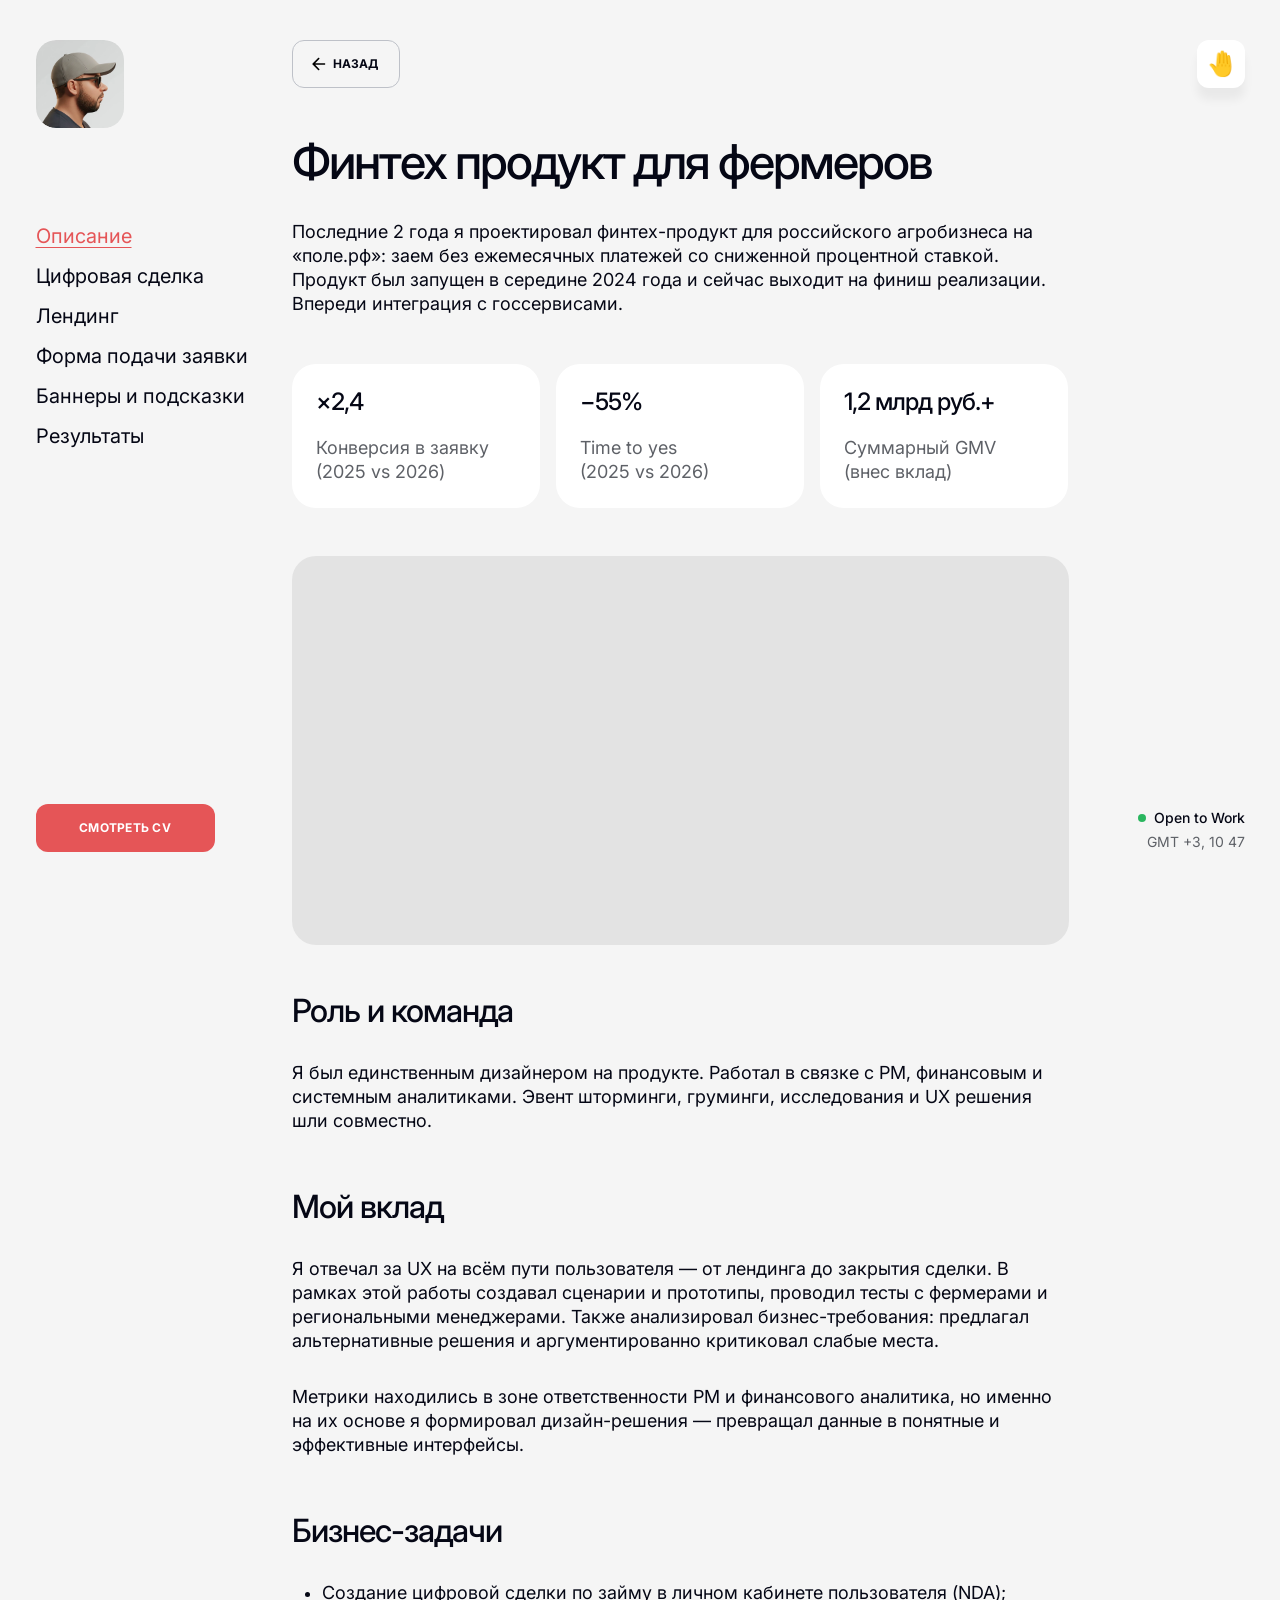
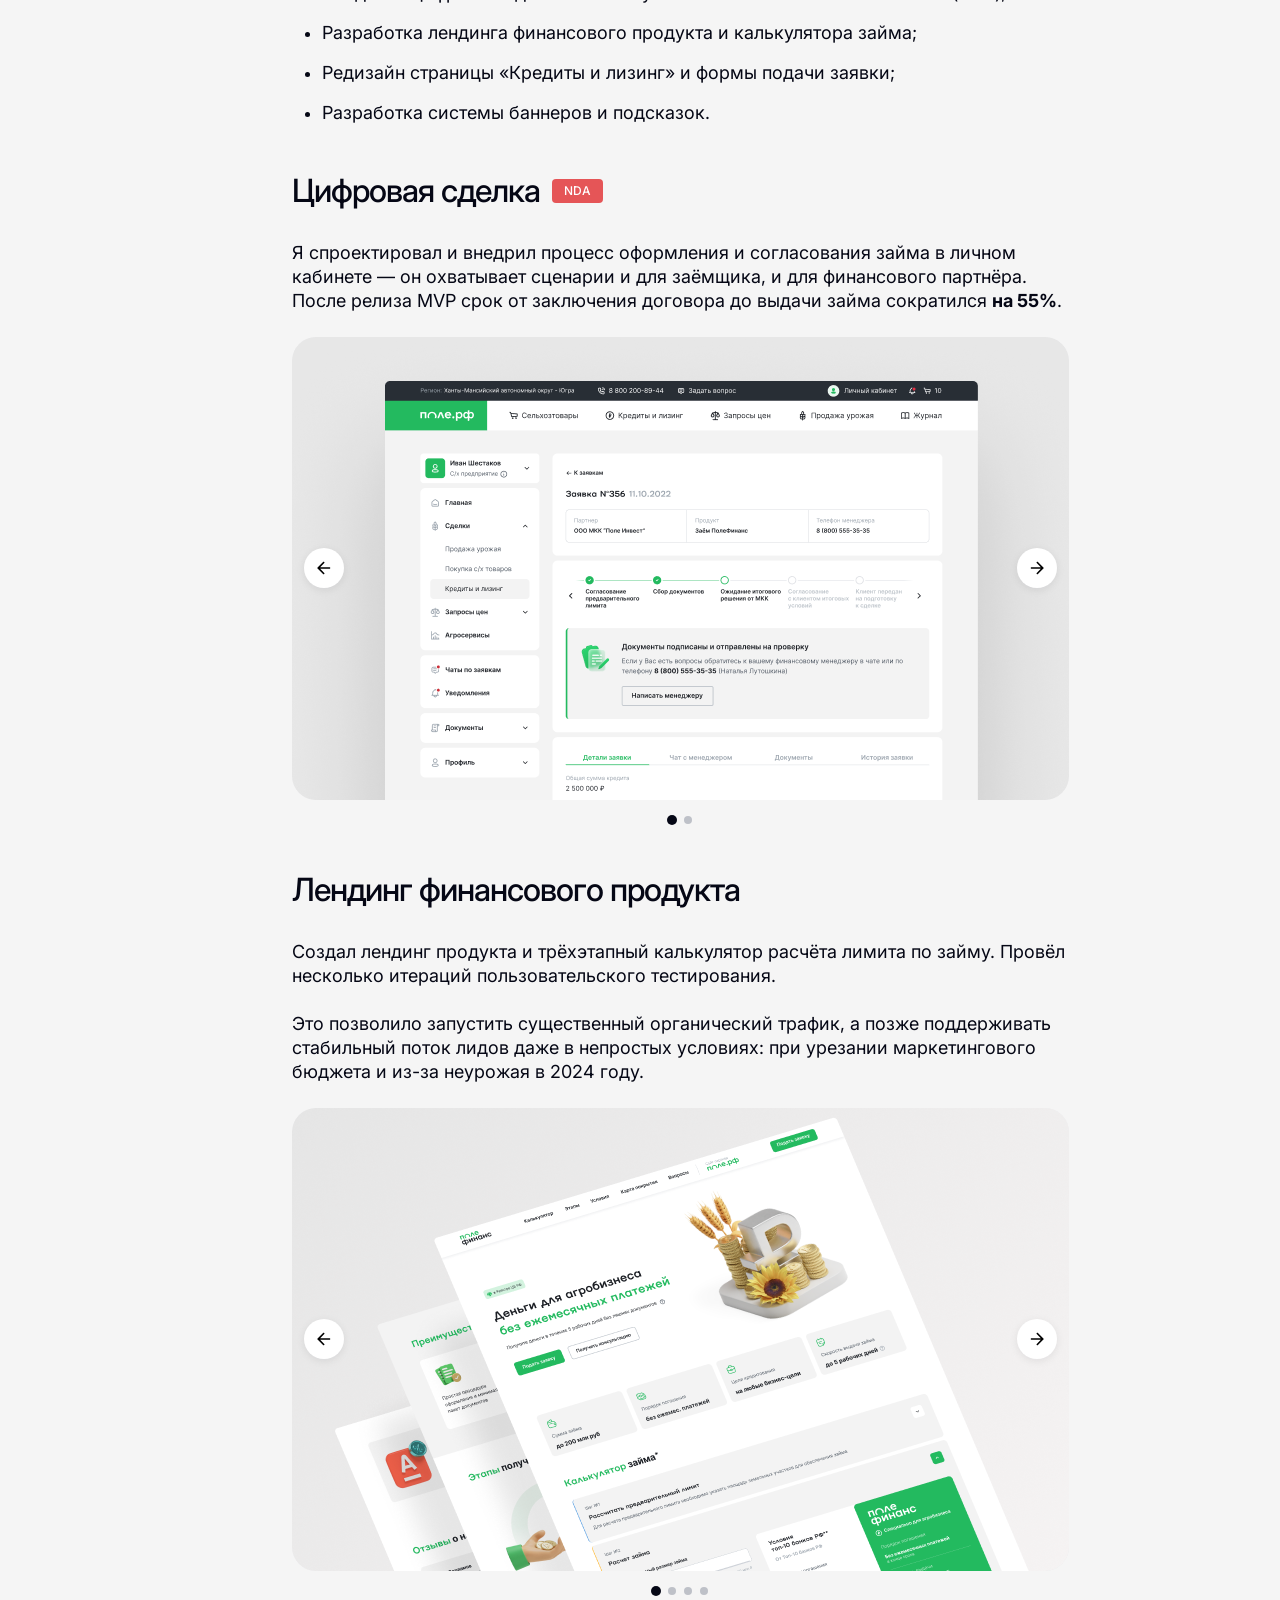
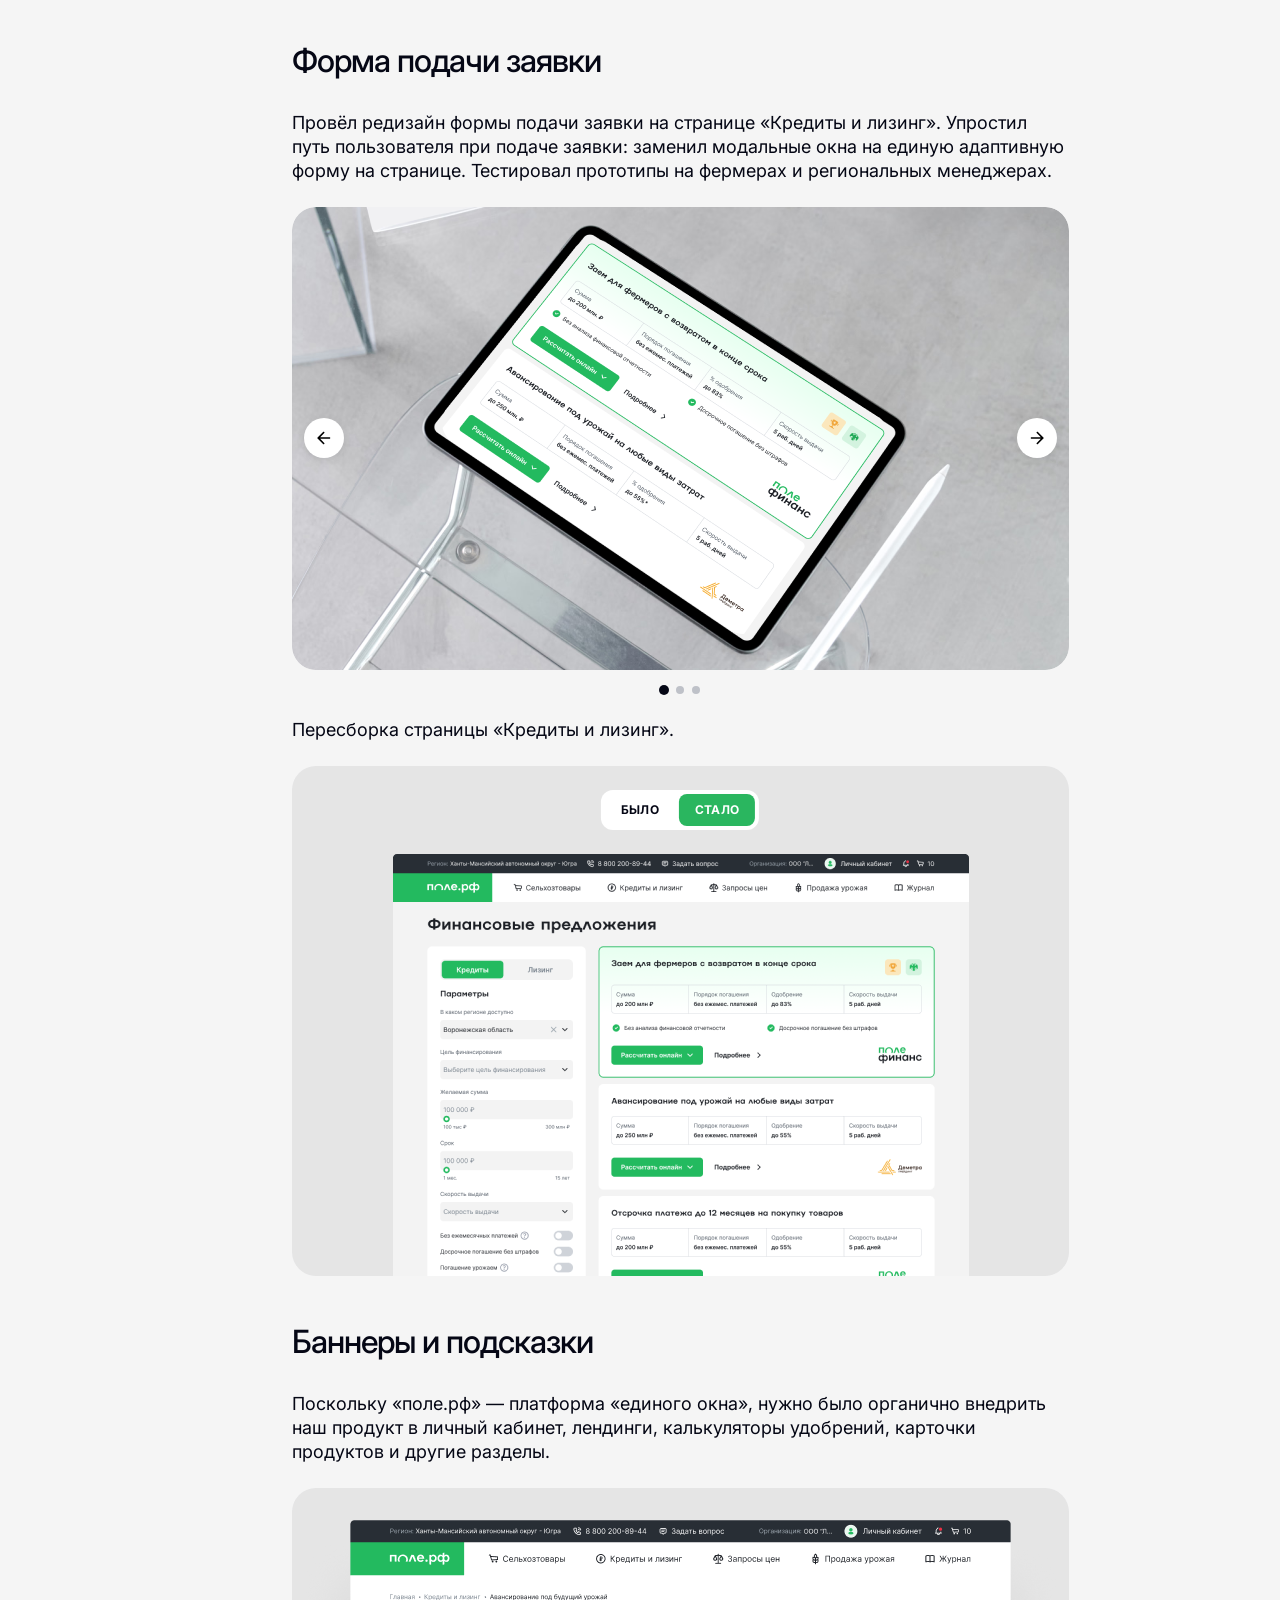
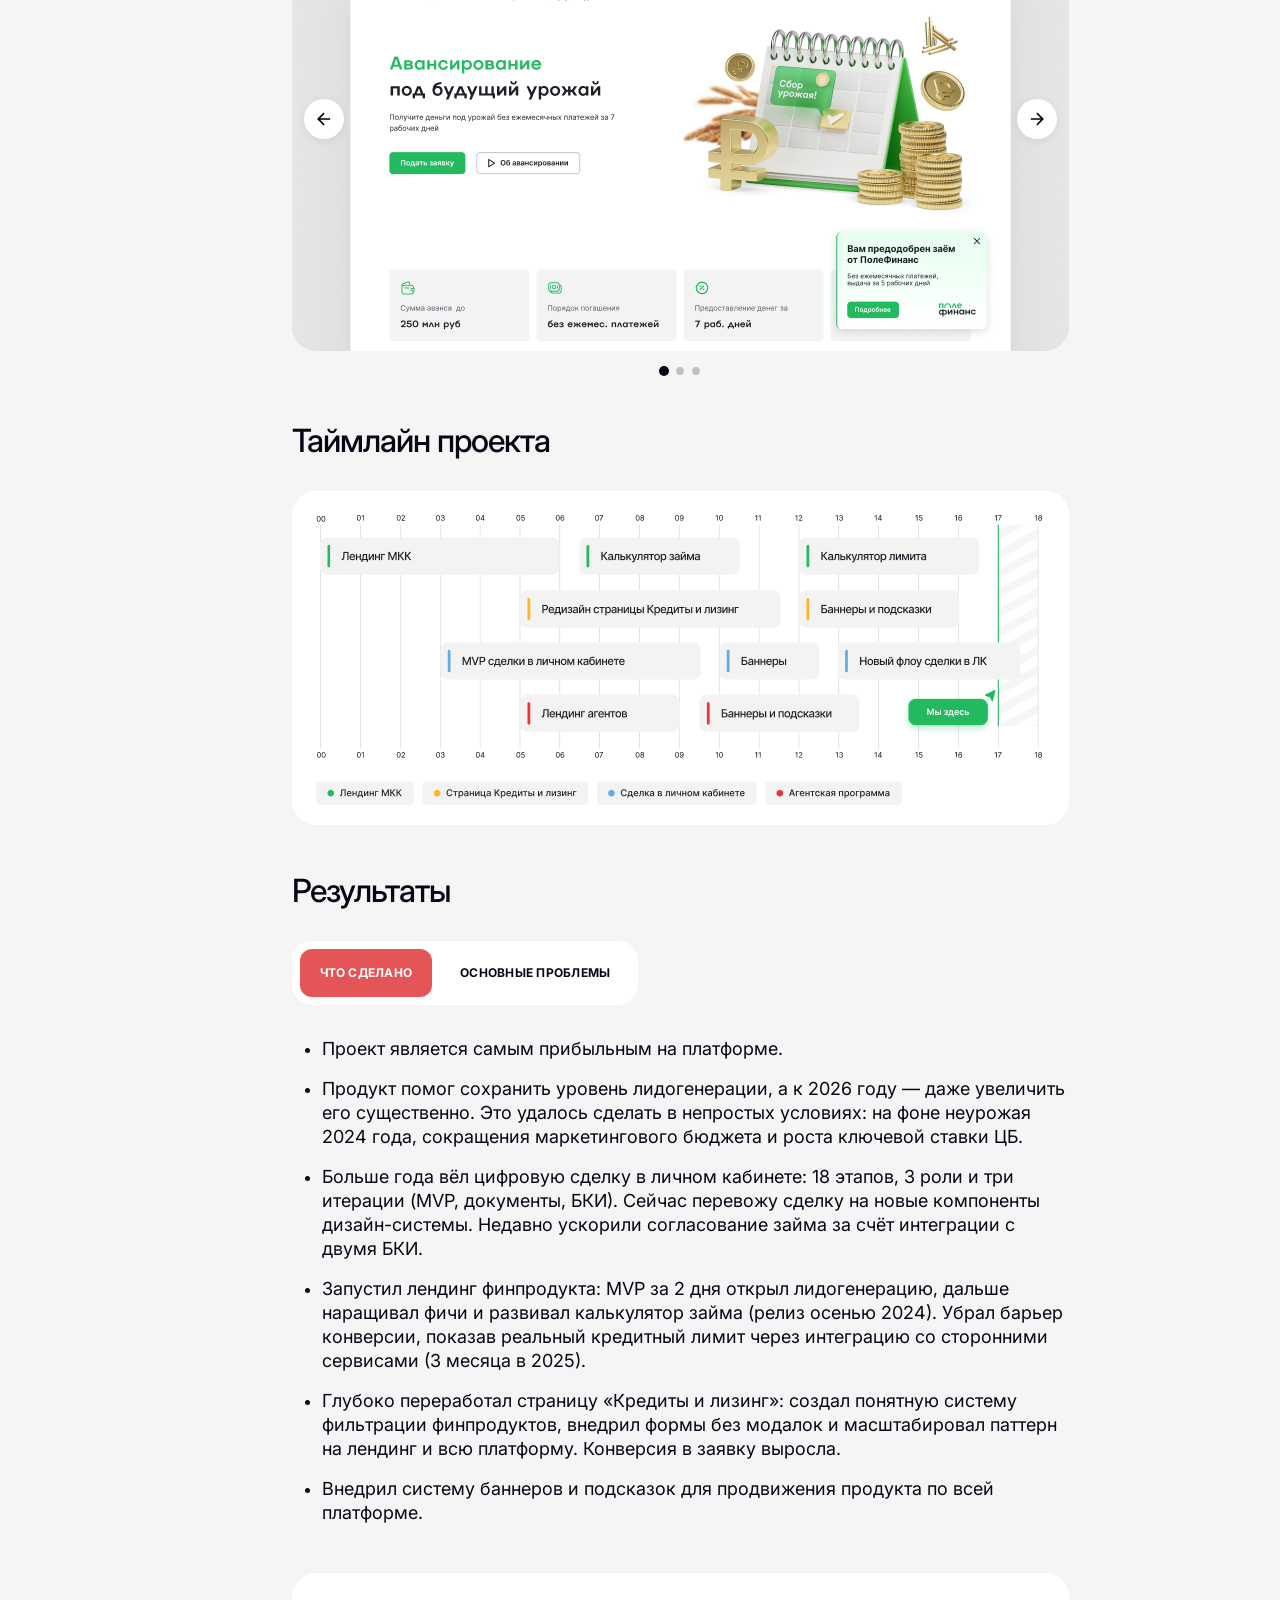
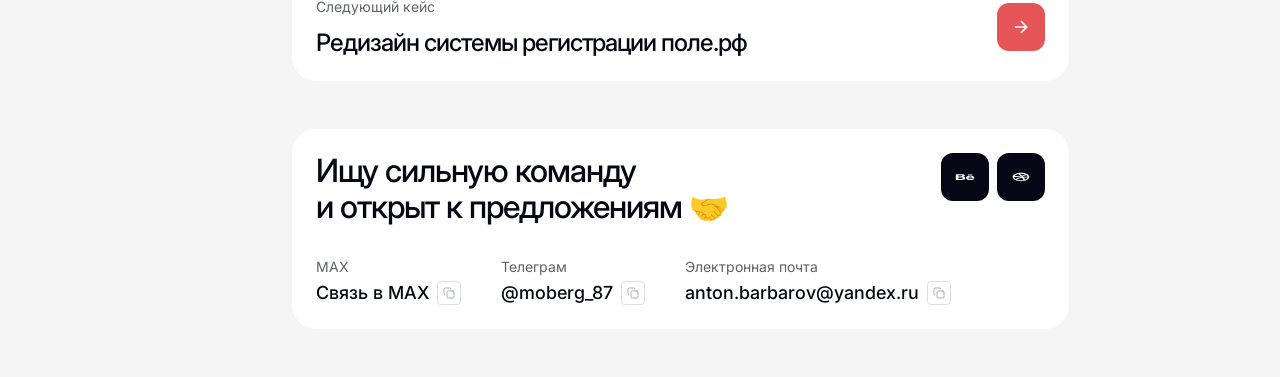
==== case-01.html @ 185c8147 "Update case-01 cover video cropped to card aspect ratio. Co-authored-by: Cursor <cursoragent@cursor." ====
﻿<!DOCTYPE html>
<html lang="ru">
  <head>
    <meta charset="UTF-8" />
    <meta name="viewport" content="width=device-width, initial-scale=1.0" />
    <script>if('scrollRestoration' in history)history.scrollRestoration='manual'</script>
    <title>Кейс — Финтех продукт для фермеров</title>
    <link rel="icon" href="./favicon.ico" sizes="any" />
    <link rel="icon" type="image/png" sizes="32x32" href="./favicon-32x32.png" />
    <link rel="icon" type="image/png" sizes="16x16" href="./favicon-16x16.png" />
    <link rel="apple-touch-icon" href="./apple-touch-icon.png" />
    <link rel="manifest" href="./site.webmanifest" />
    <link rel="preconnect" href="https://fonts.googleapis.com" />
    <link rel="preconnect" href="https://fonts.gstatic.com" crossorigin />
    <link
      href="https://fonts.googleapis.com/css2?family=Inter:wght@400;500;600;700&display=swap"
      rel="stylesheet"
    />
    <link rel="stylesheet" href="./src/styles/tokens.css?v=20260807-1" />
    <link rel="stylesheet" href="./src/styles/components.css?v=20260730-7" />
    <link rel="stylesheet" href="./src/styles/main.css?v=20260731-2" />
  </head>
  <body class="case-page">
    <div class="app">
      <aside class="panel panel--left" aria-label="Навигация">
        <div class="panel__top">
          <a href="./" class="js-scroll-top" aria-label="На главную">
            <div class="avatar avatar--big" aria-hidden="true">
              <img
                src="./src/assets/img/avatar/avatar-88.png?v=11"
                alt=""
                width="88"
                height="88"
              />
            </div>
          </a>
          <nav class="side-nav" aria-label="Разделы кейса">
            <a class="side-nav__link js-nav-link is-active" href="#main">Описание</a>
            <a class="side-nav__link js-nav-link" href="#case-digital-deal">Цифровая сделка</a>
            <a class="side-nav__link js-nav-link" href="#case-landing">Лендинг</a>
            <a class="side-nav__link js-nav-link" href="#case-application-form">Форма подачи заявки</a>
            <a class="side-nav__link js-nav-link" href="#case-banners-hints">Баннеры и подсказки</a>
            <a class="side-nav__link js-nav-link" href="#case-results-block">Результаты</a>
          </nav>
        </div>
        <a class="btn btn--primary" href="./src/assets/docs/Barbarov-Anton-CV.pdf" target="_blank" rel="noopener noreferrer">
          Смотреть CV
        </a>
      </aside>

      <main class="panel panel--center" id="main" aria-label="Основной контент">
        <div class="panel__scroll">
          <header class="mobile-topbar" aria-label="Мобильная шапка">
            <div class="mobile-topbar__head">
              <a href="./" class="js-scroll-top" aria-label="На главную">
                <div class="avatar avatar--small" aria-hidden="true">
                  <img
                    src="./src/assets/img/avatar/avatar-64.png?v=11"
                    alt=""
                    width="64"
                    height="64"
                  />
                </div>
              </a>
              <button
                class="btn btn--menu js-menu-toggle"
                type="button"
                aria-label="Открыть меню"
                aria-controls="mobile-menu"
                aria-expanded="false"
              >
                <img
                  class="btn__icon btn__icon--default"
                  src="./src/assets/svg/ui/menu.svg"
                  alt=""
                  width="20"
                  height="20"
                />
                <img
                  class="btn__icon btn__icon--pressed"
                  src="./src/assets/svg/ui/menu-pressed.svg"
                  alt=""
                  width="20"
                  height="20"
                />
                <img
                  class="btn__icon btn__icon--close"
                  src="./src/assets/svg/ui/close.svg"
                  alt=""
                  width="20"
                  height="20"
                />
              </button>
            </div>
            <div class="mobile-topbar__identity">
              <p class="mobile-topbar__name">Антон Барбаров</p>
            </div>
          </header>

          <div class="mobile-sticky-topbar" aria-label="Дополнительная мобильная шапка" hidden>
            <div class="mobile-sticky-topbar__left">
              <a href="./" class="js-scroll-top" aria-label="На главную">
                <div class="avatar mobile-sticky-topbar__avatar" aria-hidden="true">
                  <img
                    src="./src/assets/img/avatar/avatar-48.png?v=11"
                    alt=""
                    width="48"
                    height="48"
                  />
                </div>
              </a>
              <div class="mobile-sticky-topbar__identity">
                <p class="mobile-sticky-topbar__name">Антон Барбаров</p>
                <p class="mobile-sticky-topbar__role">Продуктовый дизайнер</p>
              </div>
            </div>
            <button
              class="btn btn--menu js-menu-toggle"
              type="button"
              aria-label="Открыть меню"
              aria-controls="mobile-menu"
              aria-expanded="false"
            >
              <img
                class="btn__icon btn__icon--default"
                src="./src/assets/svg/ui/menu.svg"
                alt=""
                width="20"
                height="20"
              />
              <img
                class="btn__icon btn__icon--pressed"
                src="./src/assets/svg/ui/menu-pressed.svg"
                alt=""
                width="20"
                height="20"
              />
              <img
                class="btn__icon btn__icon--close"
                src="./src/assets/svg/ui/close.svg"
                alt=""
                width="20"
                height="20"
              />
            </button>
          </div>

          <section class="section case-intro" id="case-intro" aria-label="О кейсе">
            <a class="btn btn--outline case-intro__back" href="./">
              <img
                class="case-intro__back-arrow"
                src="./src/assets/svg/ui/arrow-left.svg"
                alt=""
                width="20"
                height="20"
              />
              Назад
            </a>

            <div class="case-intro__lead">
              <div class="case-intro__heading">
                <h1 class="hero__title case-intro__title" id="case-title">
                  Финтех продукт для фермеров
                </h1>
              </div>

              <p class="case-intro__description">
                Последние 2 года я проектировал финтех<span class="type-sign">-</span>продукт
                для российского агробизнеса на «поле.рф»: заем без ежемесячных платежей со
                сниженной процентной ставкой. Продукт был запущен в середине 2024 года и
                сейчас выходит на финиш реализации. Впереди интеграция с госсервисами.
              </p>
            </div>

            <div class="case-results" id="case-results" aria-label="Результаты">
              <article class="case-result-card">
                <div class="case-result-card__confetti" aria-hidden="true">
                  <span></span><span></span><span></span><span></span><span></span><span></span>
                  <span></span><span></span><span></span><span></span><span></span><span></span>
                </div>
                <h2 class="case-result-card__value">×2,4</h2>
                <p class="case-result-card__label">
                  Конверсия в заявку
                  <br class="case-result-card__br" />(2025 vs 2026)
                </p>
              </article>
              <article class="case-result-card">
                <div class="case-result-card__confetti" aria-hidden="true">
                  <span></span><span></span><span></span><span></span><span></span><span></span>
                  <span></span><span></span><span></span><span></span><span></span><span></span>
                </div>
                <h2 class="case-result-card__value"><span class="type-sign">−</span>55%</h2>
                <p class="case-result-card__label">
                  Time to yes
                  <br class="case-result-card__br" />(2025 vs 2026)
                </p>
              </article>
              <article class="case-result-card">
                <div class="case-result-card__confetti" aria-hidden="true">
                  <span></span><span></span><span></span><span></span><span></span><span></span>
                  <span></span><span></span><span></span><span></span><span></span><span></span>
                </div>
                <h2 class="case-result-card__value">1,2 млрд руб.+</h2>
                <p class="case-result-card__label">Суммарный GMV (внес вклад)</p>
              </article>
            </div>

            <figure class="case-cover" aria-label="Обложка проекта">
              <video
                class="case-cover__video"
                src="./src/assets/video/cases/case-01-cover-experiment.mp4?v=5"
                autoplay
                muted
                loop
                playsinline
                preload="auto"
                aria-label="Мокап финтех-приложения"
              ></video>
            </figure>

            <div class="case-content" aria-label="Подробности кейса">
              <section class="case-content__section" aria-label="Роль и команда">
                <h2 class="case-content__title">Роль и команда</h2>
                <p class="case-content__text">
                  Я был единственным дизайнером на продукте. Работал в связке с PM,
                  финансовым и системным аналитиками. Эвент шторминги, груминги,
                  исследования и UX решения шли совместно.
                </p>
              </section>

              <section class="case-content__section" aria-label="Мой вклад">
                <h2 class="case-content__title">Мой вклад</h2>
                <p class="case-content__text">
                  Я отвечал за UX на всём пути пользователя — от лендинга до закрытия сделки.
                  В рамках этой работы создавал сценарии и прототипы, проводил тесты с фермерами
                  и региональными менеджерами. Также анализировал
                  бизнес<span class="type-sign">-</span>требования: предлагал альтернативные
                  решения и аргументированно критиковал слабые места.
                </p>
                <p class="case-content__text">
                  Метрики находились в зоне ответственности PM и финансового аналитика, но именно
                  на их основе я формировал дизайн<span class="type-sign">-</span>решения —
                  превращал данные в понятные и эффективные интерфейсы.
                </p>
              </section>

              <section class="case-content__section" aria-label="Бизнес-задачи">
                <h2 class="case-content__title">Бизнес<span class="type-sign">-</span>задачи</h2>
                <ul class="case-content__list">
                  <li>
                    Создание цифровой сделки по займу в личном кабинете пользователя (NDA);
                  </li>
                  <li>Разработка лендинга финансового продукта и калькулятора займа;</li>
                  <li>Редизайн страницы «Кредиты и лизинг» и формы подачи заявки;</li>
                  <li>Разработка системы баннеров и подсказок.</li>
                </ul>
              </section>
            </div>

            <section
              class="case-showcase"
              id="case-digital-deal"
              aria-label="Цифровая сделка"
            >
              <div class="case-showcase__heading">
                <h2 class="case-content__title case-showcase__title">Цифровая сделка</h2>
                <span class="badge badge--accent">NDA</span>
              </div>
              <p class="case-content__text">
                Я спроектировал и внедрил процесс оформления и согласования займа в личном
                кабинете — он охватывает сценарии и для заёмщика, и для финансового партнёра.
                После релиза MVP срок от заключения договора до выдачи займа сократился
                <strong>на 55%</strong>.
              </p>
              <div
                class="case-carousel js-carousel"
                role="region"
                aria-roledescription="carousel"
                aria-label="Слайды цифровой сделки"
                tabindex="0"
              >
                <div class="case-carousel__viewport">
                  <ul class="case-carousel__track" aria-live="polite">
                    <li class="case-carousel__slide is-active" data-slide="0">
                      <img
                        class="case-carousel__img"
                        src="./src/assets/img/cases/case-01-digital-deal-01.png?v=2"
                        alt="Заявка на кредит в личном кабинете: статус сделки и этапы согласования"
                        width="777"
                        height="463"
                        decoding="async"
                      />
                    </li>
                    <li class="case-carousel__slide" data-slide="1" aria-hidden="true">
                      <img
                        class="case-carousel__img"
                        src="./src/assets/img/cases/case-01-digital-deal-02.png"
                        alt="Карта экранов цифровой сделки в Figma"
                        width="777"
                        height="463"
                        loading="lazy"
                        decoding="async"
                      />
                    </li>
                  </ul>
                  <button
                    class="case-carousel__arrow case-carousel__arrow--prev js-carousel-prev"
                    type="button"
                    aria-label="Предыдущий слайд"
                  >
                    <img
                      src="./src/assets/svg/ui/arrow.svg"
                      alt=""
                      width="20"
                      height="20"
                      aria-hidden="true"
                    />
                  </button>
                  <button
                    class="case-carousel__arrow case-carousel__arrow--next js-carousel-next"
                    type="button"
                    aria-label="Следующий слайд"
                  >
                    <img
                      src="./src/assets/svg/ui/arrow.svg"
                      alt=""
                      width="20"
                      height="20"
                      aria-hidden="true"
                    />
                  </button>
                </div>
                <div class="case-carousel__dots" role="tablist" aria-label="Навигация по слайдам">
                  <button
                    class="case-carousel__dot js-carousel-dot is-active"
                    type="button"
                    role="tab"
                    aria-label="Слайд 1"
                    aria-selected="true"
                    data-slide="0"
                  ></button>
                  <button
                    class="case-carousel__dot js-carousel-dot"
                    type="button"
                    role="tab"
                    aria-label="Слайд 2"
                    aria-selected="false"
                    data-slide="1"
                  ></button>
                </div>
              </div>
            </section>

            <section
              class="case-showcase"
              id="case-landing"
              aria-label="Лендинг финансового продукта"
            >
              <h2 class="case-content__title case-showcase__title">Лендинг финансового продукта</h2>
              <p class="case-content__text">
                Создал лендинг продукта и трёхэтапный калькулятор расчёта лимита по займу. Провёл
                несколько итераций пользовательского тестирования.
              </p>
              <p class="case-content__text">
                Это позволило запустить существенный органический трафик, а позже поддерживать
                стабильный поток лидов даже в непростых условиях: при урезании маркетингового
                бюджета и из-за неурожая в 2024 году.
              </p>
              <div
                class="case-carousel js-carousel"
                role="region"
                aria-roledescription="carousel"
                aria-label="Слайды лендинга финансового продукта"
                tabindex="0"
              >
                <div class="case-carousel__viewport">
                  <ul class="case-carousel__track" aria-live="polite">
                    <li class="case-carousel__slide is-active" data-slide="0">
                      <img
                        class="case-carousel__img"
                        src="./src/assets/img/cases/case-01-landing-01.png"
                        alt="Десктопный лендинг Поле Финанс"
                        width="777"
                        height="463"
                        decoding="async"
                      />
                    </li>
                    <li class="case-carousel__slide" data-slide="1" aria-hidden="true">
                      <img
                        class="case-carousel__img"
                        src="./src/assets/img/cases/case-01-landing-02.png"
                        alt="Мобильные экраны лендинга Поле Финанс"
                        width="777"
                        height="463"
                        loading="lazy"
                        decoding="async"
                      />
                    </li>
                    <li class="case-carousel__slide" data-slide="2" aria-hidden="true">
                      <img
                        class="case-carousel__img"
                        src="./src/assets/img/cases/case-01-landing-03.png"
                        alt="Мобильное меню лендинга Поле Финанс"
                        width="777"
                        height="463"
                        loading="lazy"
                        decoding="async"
                      />
                    </li>
                    <li class="case-carousel__slide" data-slide="3" aria-hidden="true">
                      <img
                        class="case-carousel__img"
                        src="./src/assets/img/cases/case-01-landing-04.png"
                        alt="Форма заявки и экран успешной отправки"
                        width="777"
                        height="463"
                        loading="lazy"
                        decoding="async"
                      />
                    </li>
                  </ul>
                  <button
                    class="case-carousel__arrow case-carousel__arrow--prev js-carousel-prev"
                    type="button"
                    aria-label="Предыдущий слайд"
                  >
                    <img
                      src="./src/assets/svg/ui/arrow.svg"
                      alt=""
                      width="20"
                      height="20"
                      aria-hidden="true"
                    />
                  </button>
                  <button
                    class="case-carousel__arrow case-carousel__arrow--next js-carousel-next"
                    type="button"
                    aria-label="Следующий слайд"
                  >
                    <img
                      src="./src/assets/svg/ui/arrow.svg"
                      alt=""
                      width="20"
                      height="20"
                      aria-hidden="true"
                    />
                  </button>
                </div>
                <div class="case-carousel__dots" role="tablist" aria-label="Навигация по слайдам">
                  <button
                    class="case-carousel__dot js-carousel-dot is-active"
                    type="button"
                    role="tab"
                    aria-label="Слайд 1"
                    aria-selected="true"
                    data-slide="0"
                  ></button>
                  <button
                    class="case-carousel__dot js-carousel-dot"
                    type="button"
                    role="tab"
                    aria-label="Слайд 2"
                    aria-selected="false"
                    data-slide="1"
                  ></button>
                  <button
                    class="case-carousel__dot js-carousel-dot"
                    type="button"
                    role="tab"
                    aria-label="Слайд 3"
                    aria-selected="false"
                    data-slide="2"
                  ></button>
                  <button
                    class="case-carousel__dot js-carousel-dot"
                    type="button"
                    role="tab"
                    aria-label="Слайд 4"
                    aria-selected="false"
                    data-slide="3"
                  ></button>
                </div>
              </div>
            </section>

            <section class="case-showcase" id="case-application-form" aria-label="Форма подачи заявки">
              <h2 class="case-content__title case-showcase__title">Форма подачи заявки</h2>
              <p class="case-content__text">
                Провёл редизайн формы подачи заявки на странице «Кредиты и лизинг». Упростил путь
                пользователя при подаче заявки: заменил модальные окна на единую адаптивную форму на
                странице. Тестировал прототипы на фермерах и региональных менеджерах.
              </p>
              <div
                class="case-carousel js-carousel"
                role="region"
                aria-roledescription="carousel"
                aria-label="Слайды формы подачи заявки"
                tabindex="0"
              >
                <div class="case-carousel__viewport">
                  <ul class="case-carousel__track" aria-live="polite">
                    <li class="case-carousel__slide is-active" data-slide="0">
                      <img
                        class="case-carousel__img"
                        src="./src/assets/img/cases/case-01-form-01.png"
                        alt="Планшет с карточками финансовых продуктов"
                        width="777"
                        height="463"
                        decoding="async"
                      />
                    </li>
                    <li class="case-carousel__slide" data-slide="1" aria-hidden="true">
                      <img
                        class="case-carousel__img"
                        src="./src/assets/img/cases/case-01-form-05.png"
                        alt="Десктоп и мобильная форма заявки на кредит для фермеров"
                        width="777"
                        height="463"
                        loading="lazy"
                        decoding="async"
                      />
                    </li>
                    <li class="case-carousel__slide" data-slide="2" aria-hidden="true">
                      <img
                        class="case-carousel__img"
                        src="./src/assets/img/cases/case-01-form-04.png"
                        alt="Пользовательский флоу: калькулятор, заявка, консультация и успешная отправка"
                        width="777"
                        height="463"
                        loading="lazy"
                        decoding="async"
                      />
                    </li>
                  </ul>
                  <button
                    class="case-carousel__arrow case-carousel__arrow--prev js-carousel-prev"
                    type="button"
                    aria-label="Предыдущий слайд"
                  >
                    <img
                      src="./src/assets/svg/ui/arrow.svg"
                      alt=""
                      width="20"
                      height="20"
                      aria-hidden="true"
                    />
                  </button>
                  <button
                    class="case-carousel__arrow case-carousel__arrow--next js-carousel-next"
                    type="button"
                    aria-label="Следующий слайд"
                  >
                    <img
                      src="./src/assets/svg/ui/arrow.svg"
                      alt=""
                      width="20"
                      height="20"
                      aria-hidden="true"
                    />
                  </button>
                </div>
                <div class="case-carousel__dots" role="tablist" aria-label="Навигация по слайдам">
                  <button
                    class="case-carousel__dot js-carousel-dot is-active"
                    type="button"
                    role="tab"
                    aria-label="Слайд 1"
                    aria-selected="true"
                    data-slide="0"
                  ></button>
                  <button
                    class="case-carousel__dot js-carousel-dot"
                    type="button"
                    role="tab"
                    aria-label="Слайд 2"
                    aria-selected="false"
                    data-slide="1"
                  ></button>
                  <button
                    class="case-carousel__dot js-carousel-dot"
                    type="button"
                    role="tab"
                    aria-label="Слайд 3"
                    aria-selected="false"
                    data-slide="2"
                  ></button>
                </div>
              </div>

              <p class="case-content__text">Пересборка страницы «Кредиты и лизинг».</p>
              <div
                class="ba-toggle js-ba-toggle"
                role="region"
                aria-label="Сравнение интерфейса: было и стало"
              >
                <div class="ba-toggle__switch" role="tablist" aria-label="Переключатель было и стало">
                  <button
                    class="ba-toggle__tab"
                    type="button"
                    role="tab"
                    id="ba-toggle-before"
                    aria-controls="ba-toggle-panel-before"
                    aria-selected="false"
                    tabindex="-1"
                    data-ba-view="before"
                  >
                    Было
                  </button>
                  <button
                    class="ba-toggle__tab is-active"
                    type="button"
                    role="tab"
                    id="ba-toggle-after"
                    aria-controls="ba-toggle-panel-after"
                    aria-selected="true"
                    data-ba-view="after"
                  >
                    Стало
                  </button>
                </div>
                <div class="ba-toggle__frame">
                  <img
                    class="ba-toggle__img"
                    id="ba-toggle-panel-before"
                    role="tabpanel"
                    aria-labelledby="ba-toggle-before"
                    src="./src/assets/img/cases/case-01-form-before-v2.png"
                    alt="Страница кредитов и лизинга до редизайна"
                    width="777"
                    height="510"
                    decoding="async"
                    aria-hidden="true"
                    data-ba-panel="before"
                  />
                  <img
                    class="ba-toggle__img is-active"
                    id="ba-toggle-panel-after"
                    role="tabpanel"
                    aria-labelledby="ba-toggle-after"
                    src="./src/assets/img/cases/case-01-form-after-v2.png"
                    alt="Страница финансовых предложений после редизайна"
                    width="777"
                    height="510"
                    decoding="async"
                    aria-hidden="false"
                    data-ba-panel="after"
                  />
                </div>
              </div>
              <div
                class="ba-slider js-ba-slider"
                role="region"
                aria-label="Сравнение интерфейса: было и стало"
              >
                <div class="ba-slider__frame">
                  <img
                    class="ba-slider__img ba-slider__img--after"
                    src="./src/assets/img/cases/case-01-form-after.png"
                    alt="Страница финансовых предложений после редизайна"
                    width="777"
                    height="463"
                    decoding="async"
                    draggable="false"
                  />
                  <div class="ba-slider__before" data-ba-before>
                    <img
                      class="ba-slider__img ba-slider__img--before"
                      src="./src/assets/img/cases/case-01-form-before.png"
                      alt="Страница кредитов и лизинга до редизайна"
                      width="777"
                      height="463"
                      decoding="async"
                      draggable="false"
                    />
                  </div>
                  <div class="ba-slider__divider" data-ba-divider aria-hidden="true">
                    <span class="ba-slider__line"></span>
                    <span class="ba-slider__thumb">
                      <svg
                        class="ba-slider__arrows"
                        width="20"
                        height="12"
                        viewBox="0 0 20 12"
                        fill="none"
                        xmlns="http://www.w3.org/2000/svg"
                        aria-hidden="true"
                      >
                        <path d="M7 1L2 6L7 11" stroke="currentColor" stroke-width="1.5" stroke-linecap="round" stroke-linejoin="round"/>
                        <path d="M13 1L18 6L13 11" stroke="currentColor" stroke-width="1.5" stroke-linecap="round" stroke-linejoin="round"/>
                      </svg>
                    </span>
                  </div>
                  <input
                    class="ba-slider__range"
                    type="range"
                    min="0"
                    max="100"
                    value="50"
                    step="0.1"
                    aria-label="Позиция сравнения было и стало"
                    data-ba-range
                  />
                </div>
              </div>
            </section>

            <section class="case-showcase" id="case-banners-hints" aria-label="Баннеры и подсказки">
              <h2 class="case-content__title case-showcase__title">Баннеры и подсказки</h2>
              <p class="case-content__text">
                Поскольку «поле.рф» — платформа «единого окна», нужно было органично внедрить наш
                продукт в личный кабинет, лендинги, калькуляторы удобрений, карточки продуктов и
                другие разделы.
              </p>
              <div
                class="case-carousel js-carousel"
                role="region"
                aria-roledescription="carousel"
                aria-label="Слайды баннеров и подсказок"
                tabindex="0"
              >
                <div class="case-carousel__viewport">
                  <ul class="case-carousel__track" aria-live="polite">
                    <li class="case-carousel__slide is-active" data-slide="0">
                      <img
                        class="case-carousel__img"
                        src="./src/assets/img/cases/case-01-banners-carousel-02.png"
                        alt="Лендинг авансирования с подсказкой о предодобренном займе"
                        width="777"
                        height="463"
                        decoding="async"
                      />
                    </li>
                    <li class="case-carousel__slide" data-slide="1" aria-hidden="true">
                      <img
                        class="case-carousel__img"
                        src="./src/assets/img/cases/case-01-banners-carousel-01.png"
                        alt="Блок с карточками агентской программы и сервисов"
                        width="777"
                        height="463"
                        loading="lazy"
                        decoding="async"
                      />
                    </li>
                    <li class="case-carousel__slide" data-slide="2" aria-hidden="true">
                      <img
                        class="case-carousel__img"
                        src="./src/assets/img/cases/case-01-banners-carousel-03.png"
                        alt="Результаты расчета с промо-баннером финансирования"
                        width="777"
                        height="463"
                        loading="lazy"
                        decoding="async"
                      />
                    </li>
                  </ul>
                  <button
                    class="case-carousel__arrow case-carousel__arrow--prev js-carousel-prev"
                    type="button"
                    aria-label="Предыдущий слайд"
                  >
                    <img
                      src="./src/assets/svg/ui/arrow.svg"
                      alt=""
                      width="20"
                      height="20"
                      aria-hidden="true"
                    />
                  </button>
                  <button
                    class="case-carousel__arrow case-carousel__arrow--next js-carousel-next"
                    type="button"
                    aria-label="Следующий слайд"
                  >
                    <img
                      src="./src/assets/svg/ui/arrow.svg"
                      alt=""
                      width="20"
                      height="20"
                      aria-hidden="true"
                    />
                  </button>
                </div>
                <div class="case-carousel__dots" role="tablist" aria-label="Навигация по слайдам">
                  <button
                    class="case-carousel__dot js-carousel-dot is-active"
                    type="button"
                    role="tab"
                    aria-label="Слайд 1"
                    aria-selected="true"
                    data-slide="0"
                  ></button>
                  <button
                    class="case-carousel__dot js-carousel-dot"
                    type="button"
                    role="tab"
                    aria-label="Слайд 2"
                    aria-selected="false"
                    data-slide="1"
                  ></button>
                  <button
                    class="case-carousel__dot js-carousel-dot"
                    type="button"
                    role="tab"
                    aria-label="Слайд 3"
                    aria-selected="false"
                    data-slide="2"
                  ></button>
                </div>
              </div>
            </section>

            <section class="case-timeline" aria-label="Таймлайн проекта">
              <h2 class="case-content__title case-timeline__title">Таймлайн проекта</h2>
              <div class="case-timeline__media">
                <img
                  class="case-timeline__img"
                  src="./src/assets/img/cases/case-01-timeline-v2.png"
                  alt="Таймлайн проекта с этапами разработки и бизнес-задачами"
                  width="777"
                  height="334"
                  loading="lazy"
                  decoding="async"
                />
              </div>
            </section>

            <section
              class="case-results-tabs js-tabs"
              id="case-results-block"
              aria-label="Результаты проекта"
            >
              <h2 class="case-content__title">Результаты</h2>

              <div class="case-results-tabs__head" role="tablist" aria-label="Переключение блока результатов">
                <button
                  class="case-results-tabs__tab is-active"
                  type="button"
                  role="tab"
                  id="tab-done"
                  aria-controls="panel-done"
                  aria-selected="true"
                >
                  Что сделано
                </button>
                <button
                  class="case-results-tabs__tab"
                  type="button"
                  role="tab"
                  id="tab-problems"
                  aria-controls="panel-problems"
                  aria-selected="false"
                >
                  Основные проблемы
                </button>
              </div>

              <div class="case-results-tabs__body">
                <div
                  class="case-results-tabs__panel is-active"
                  role="tabpanel"
                  id="panel-done"
                  aria-labelledby="tab-done"
                >
                  <ul class="case-content__list">
                    <li>Проект является самым прибыльным на платформе.</li>
                    <li>
                      Продукт помог сохранить уровень лидогенерации, а к 2026 году — даже увеличить
                      его существенно. Это удалось сделать в непростых условиях: на фоне неурожая
                      2024 года, сокращения маркетингового бюджета и роста ключевой ставки ЦБ.
                    </li>
                    <li>
                      Больше года вёл цифровую сделку в личном кабинете: 18 этапов, 3 роли и три
                      итерации (MVP, документы, БКИ). Сейчас перевожу сделку на новые компоненты
                      дизайн-системы. Недавно ускорили согласование займа за счёт интеграции с
                      двумя БКИ.
                    </li>
                    <li>
                      Запустил лендинг финпродукта: MVP за 2 дня открыл лидогенерацию, дальше
                      наращивал фичи и развивал калькулятор займа (релиз осенью 2024). Убрал
                      барьер конверсии, показав реальный кредитный лимит через интеграцию со
                      сторонними сервисами (3 месяца в 2025).
                    </li>
                    <li>
                      Глубоко переработал страницу «Кредиты и лизинг»: создал понятную систему
                      фильтрации финпродуктов, внедрил формы без модалок и масштабировал паттерн
                      на лендинг и всю платформу. Конверсия в заявку выросла.
                    </li>
                    <li>
                      Внедрил систему баннеров и подсказок для продвижения продукта по всей
                      платформе.
                    </li>
                  </ul>
                </div>

                <div
                  class="case-results-tabs__panel"
                  role="tabpanel"
                  id="panel-problems"
                  aria-labelledby="tab-problems"
                  hidden
                >
                  <ul class="case-content__list">
                    <li>
                      Внешние шоки: неурожай 2024 года, повышение ставки ЦБ, отток аудитории в
                      оффлайн.
                    </li>
                    <li>Отсутствие опыта внедрения собственного финансового продукта.</li>
                    <li>
                      Низкая подкованность целевой аудитории в использовании онлайн ресурсов.
                    </li>
                    <li>
                      Большая нагрузка на операционных менеджеров, обрабатывающих заявки в личном
                      кабинете вручную.
                    </li>
                    <li>Проблемы с UX и UI в целом на платформе.</li>
                    <li>
                      Недоработанная дизайн-система, слишком мало стандартизации в оформлении
                      компонентов.
                    </li>
                    <li>
                      Сложный пользовательский путь от входа на страницу финансовых продуктов до
                      оставления заявки.
                    </li>
                  </ul>
                </div>

                <button class="case-results-tabs__more" type="button" hidden>Показать еще</button>
              </div>
            </section>

            <a class="case-next-link" href="./case-03.html" aria-label="Следующий кейс: Редизайн системы регистрации поле.рф">
              <article class="case-next-card">
                <div class="case-next-card__content">
                  <p class="case-next-card__label">Следующий кейс</p>
                  <h3 class="case-next-card__title">Редизайн системы регистрации поле.рф</h3>
                </div>
                <span class="case-next-card__action" aria-hidden="true">
                  <img src="./src/assets/svg/ui/arrow.svg" alt="" width="20" height="20" />
                </span>
              </article>
            </a>

            <section class="section" id="contact" aria-label="Контакты">
              <div class="contact-card">
                <div class="contact-card__intro">
                  <p class="contact-card__headline">
                    Ищу сильную команду<br class="contact-card__br" /> и открыт к предложениям 🤝
                  </p>
                </div>
                <div class="contact-card__footer">
                  <div class="contact-card__channels">
                    <div class="contact-channel">
                      <span class="contact-channel__label">MAX</span>
                      <div class="contact-channel__row">
                        <a
                          class="contact-channel__value"
                          href="https://max.ru/u/f9LHodD0cOKr0xqk1KRdXEsyyB_GgEJP7KQJLOe1sSsJ6-SrYSAY1ud70Zg"
                          target="_blank"
                          rel="noopener noreferrer"
                          >Связь в MAX</a
                        >
                        <button
                          class="btn-copy js-copy"
                          type="button"
                          data-copy="https://max.ru/u/f9LHodD0cOKr0xqk1KRdXEsyyB_GgEJP7KQJLOe1sSsJ6-SrYSAY1ud70Zg"
                          aria-label="Скопировать ссылку MAX"
                        >
                          <img
                            class="btn-copy__icon btn-copy__icon--copy"
                            src="./src/assets/svg/ui/copy.svg?v=4"
                            alt=""
                            width="12"
                            height="12"
                          />
                          <img
                            class="btn-copy__icon btn-copy__icon--done"
                            src="./src/assets/svg/ui/check.svg"
                            alt=""
                            width="12"
                            height="12"
                          />
                        </button>
                      </div>
                    </div>
                    <div class="contact-channel">
                      <span class="contact-channel__label">Телеграм</span>
                      <div class="contact-channel__row">
                        <a
                          class="contact-channel__value"
                          href="https://t.me/moberg_87"
                          target="_blank"
                          rel="noopener noreferrer"
                          >@moberg_87</a
                        >
                        <button
                          class="btn-copy js-copy"
                          type="button"
                          data-copy="@moberg_87"
                          aria-label="Скопировать @moberg_87"
                        >
                          <img
                            class="btn-copy__icon btn-copy__icon--copy"
                            src="./src/assets/svg/ui/copy.svg?v=4"
                            alt=""
                            width="12"
                            height="12"
                          />
                          <img
                            class="btn-copy__icon btn-copy__icon--done"
                            src="./src/assets/svg/ui/check.svg"
                            alt=""
                            width="12"
                            height="12"
                          />
                        </button>
                      </div>
                    </div>
                    <div class="contact-channel">
                      <span class="contact-channel__label">Электронная почта</span>
                      <div class="contact-channel__row">
                        <a
                          class="contact-channel__value"
                          href="mailto:anton.barbarov@yandex.ru"
                          >anton.barbarov@yandex.ru</a
                        >
                        <button
                          class="btn-copy js-copy"
                          type="button"
                          data-copy="anton.barbarov@yandex.ru"
                          aria-label="Скопировать anton.barbarov@yandex.ru"
                        >
                          <img
                            class="btn-copy__icon btn-copy__icon--copy"
                            src="./src/assets/svg/ui/copy.svg?v=4"
                            alt=""
                            width="12"
                            height="12"
                          />
                          <img
                            class="btn-copy__icon btn-copy__icon--done"
                            src="./src/assets/svg/ui/check.svg"
                            alt=""
                            width="12"
                            height="12"
                          />
                        </button>
                      </div>
                    </div>
                  </div>
                  <div class="contact-card__socials">
                    <a
                      class="btn btn--social btn--behance"
                      href="https://www.behance.net/moberg1987"
                      aria-label="Behance"
                      target="_blank"
                      rel="noopener noreferrer"
                    >
                      <img
                        class="btn__icon"
                        src="./src/assets/svg/ui/behance.svg"
                        alt=""
                        width="20"
                        height="20"
                      />
                    </a>
                    <a
                      class="btn btn--social btn--dribbble"
                      href="https://dribbble.com/Moberg1987"
                      aria-label="Dribbble"
                      target="_blank"
                      rel="noopener noreferrer"
                    >
                      <img
                        class="btn__icon"
                        src="./src/assets/svg/ui/dribbble.svg"
                        alt=""
                        width="20"
                        height="20"
                      />
                    </a>
                  </div>
                </div>
              </div>
            </section>
          </section>
        </div>
      </main>

      <aside class="panel panel--right" aria-label="Статус">
        <div class="wave-stack" aria-label="Быстрые контакты">
          <button class="wave" type="button" aria-label="Открыть ссылки">
            🤚
          </button>
          <div class="wave-stack__socials" aria-hidden="true">
            <a
              class="btn btn--social btn--behance wave-stack__social"
              href="https://www.behance.net/moberg1987"
              aria-label="Behance"
              target="_blank"
              rel="noopener noreferrer"
            >
              <img
                class="btn__icon"
                src="./src/assets/svg/ui/behance.svg"
                alt=""
                width="20"
                height="20"
              />
            </a>
            <a
              class="btn btn--social btn--dribbble wave-stack__social"
              href="https://dribbble.com/Moberg1987"
              aria-label="Dribbble"
              target="_blank"
              rel="noopener noreferrer"
            >
              <img
                class="btn__icon"
                src="./src/assets/svg/ui/dribbble.svg"
                alt=""
                width="20"
                height="20"
              />
            </a>
            <a
              class="btn btn--ghost btn--max wave-stack__social"
              href="https://max.ru/u/f9LHodD0cOKr0xqk1KRdXEsyyB_GgEJP7KQJLOe1sSsJ6-SrYSAY1ud70Zg"
              aria-label="Max"
              target="_blank"
              rel="noopener noreferrer"
            >
              <img
                class="btn__icon btn__icon--default"
                src="./src/assets/svg/ui/max.svg"
                alt=""
                width="20"
                height="20"
              />
              <img
                class="btn__icon btn__icon--hover"
                src="./src/assets/svg/ui/max-hover.svg"
                alt=""
                width="20"
                height="20"
              />
            </a>
            <a
              class="btn btn--ghost btn--telegram wave-stack__social"
              href="https://t.me/moberg_87"
              aria-label="Telegram"
              target="_blank"
              rel="noopener noreferrer"
            >
              <img
                class="btn__icon btn__icon--default"
                src="./src/assets/svg/ui/telegram.svg"
                alt=""
                width="20"
                height="20"
              />
              <img
                class="btn__icon btn__icon--hover"
                src="./src/assets/svg/ui/telegram-hover.svg"
                alt=""
                width="20"
                height="20"
              />
            </a>
            <a
              class="btn btn--ghost btn--mail wave-stack__social"
              href="mailto:anton.barbarov@yandex.ru"
              aria-label="Email"
            >
              <img
                class="btn__icon"
                src="./src/assets/svg/ui/mail.svg"
                alt=""
                width="20"
                height="20"
              />
            </a>
          </div>
        </div>
        <div class="status-block">
          <p class="availability">
            <span class="availability__dot" aria-hidden="true"></span>
            Open to Work
          </p>
          <p class="clock" id="clock">GMT +3, --:--</p>
        </div>
      </aside>

      <section class="mobile-menu" id="mobile-menu" aria-label="Мобильное меню" hidden>
        <div class="mobile-menu__main">
          <div class="mobile-menu__top">
            <div class="avatar avatar--small" aria-hidden="true">
              <img
                src="./src/assets/img/avatar/avatar-64.png?v=11"
                alt=""
                width="64"
                height="64"
              />
            </div>
            <button
              class="btn btn--menu js-menu-toggle is-open"
              type="button"
              aria-label="Закрыть меню"
              aria-controls="mobile-menu"
              aria-expanded="true"
            >
              <img
                class="btn__icon btn__icon--default"
                src="./src/assets/svg/ui/menu.svg"
                alt=""
                width="20"
                height="20"
              />
              <img
                class="btn__icon btn__icon--pressed"
                src="./src/assets/svg/ui/menu-pressed.svg"
                alt=""
                width="20"
                height="20"
              />
              <img
                class="btn__icon btn__icon--close"
                src="./src/assets/svg/ui/close.svg"
                alt=""
                width="20"
                height="20"
              />
            </button>
          </div>
          <div class="mobile-menu__identity">
            <p class="mobile-menu__name">Антон Барбаров</p>
            <p class="mobile-menu__role">Продуктовый дизайнер</p>
          </div>
          <div class="status-block mobile-menu__status mobile-menu__status--top">
            <p class="availability">
              <span class="availability__dot" aria-hidden="true"></span>
              Open to Work
            </p>
            <p class="clock mobile-menu__clock" id="clock-menu">GMT +3, --:--</p>
          </div>
          <nav class="mobile-menu__nav" aria-label="Мобильная навигация">
            <a class="mobile-menu__link js-nav-link is-active" href="#main">Описание</a>
            <a class="mobile-menu__link js-nav-link" href="#case-digital-deal">Цифровая сделка</a>
            <a class="mobile-menu__link js-nav-link" href="#case-landing">Лендинг</a>
            <a class="mobile-menu__link js-nav-link" href="#case-application-form"
              >Форма подачи заявки</a
            >
            <a class="mobile-menu__link js-nav-link" href="#case-banners-hints"
              >Баннеры и подсказки</a
            >
            <a class="mobile-menu__link js-nav-link" href="#case-results-block">Результаты</a>
          </nav>
        </div>
        <div class="mobile-menu__footer">
          <a class="btn btn--primary mobile-menu__cv" href="./src/assets/docs/Barbarov-Anton-CV.pdf" target="_blank" rel="noopener noreferrer">
            Смотреть CV
          </a>
          <p class="clock mobile-menu__clock mobile-menu__clock--bottom" id="clock-menu-bottom">
            GMT +3, --:--
          </p>
          <div class="mobile-menu__socials">
            <a
              class="btn btn--ghost btn--mail"
              href="mailto:anton.barbarov@yandex.ru"
              aria-label="Email"
            >
              <img
                class="btn__icon"
                src="./src/assets/svg/ui/mail.svg"
                alt=""
                width="20"
                height="20"
              />
            </a>
            <a
              class="btn btn--ghost btn--telegram"
              href="https://t.me/moberg_87"
              aria-label="Telegram"
              target="_blank"
              rel="noopener noreferrer"
            >
              <img
                class="btn__icon btn__icon--default"
                src="./src/assets/svg/ui/telegram.svg"
                alt=""
                width="20"
                height="20"
              />
              <img
                class="btn__icon btn__icon--hover"
                src="./src/assets/svg/ui/telegram-hover.svg"
                alt=""
                width="20"
                height="20"
              />
            </a>
            <a
              class="btn btn--social btn--behance"
              href="https://www.behance.net/moberg1987"
              aria-label="Behance"
              target="_blank"
              rel="noopener noreferrer"
            >
              <img
                class="btn__icon"
                src="./src/assets/svg/ui/behance.svg"
                alt=""
                width="20"
                height="20"
              />
            </a>
            <a
              class="btn btn--social btn--dribbble"
              href="https://dribbble.com/Moberg1987"
              aria-label="Dribbble"
              target="_blank"
              rel="noopener noreferrer"
            >
              <img
                class="btn__icon"
                src="./src/assets/svg/ui/dribbble.svg"
                alt=""
                width="20"
                height="20"
              />
            </a>
          </div>
        </div>
      </section>
    </div>

    <script src="./src/js/main.js?v=20260730-18" type="module"></script>
  </body>
</html>
---- src/styles/tokens.css ----
/* Design tokens — Figma node 185:22537
   + Mini text / Button from layout usage where marked */

:root {
  /* ——— Colors / Neutral ——— */
  --color-neutral-050715: #050715;
  --color-neutral-5e6167: #5e6167;
  --color-neutral-bec1c8: #bec1c8;
  --color-neutral-d5d7db: #d5d7db;
  --color-neutral-dcdfe6: #dcdfe6;
  --color-neutral-ececee: #ececee;
  --color-neutral-ffffff: #ffffff;

  /* ——— Colors / Accent ——— */
  --color-accent-e55557: #e55557;
  --color-accent-d74244: #d74244;

  /* Semantic aliases */
  --color-text-primary: var(--color-neutral-050715);
  --color-text-secondary: var(--color-neutral-5e6167);
  --color-text-muted: var(--color-neutral-bec1c8);
  --color-border: var(--color-neutral-dcdfe6);
  --color-border-subtle: var(--color-neutral-d5d7db);
  --color-surface-subtle: var(--color-neutral-ececee);
  --color-surface: var(--color-neutral-ffffff);
  --color-accent: var(--color-accent-e55557);
  --color-accent-hover: var(--color-accent-d74244);

  /* Page chrome (layout frame, not in 185:22537 swatches) */
  --color-page-bg: #f5f5f5;

  /* ——— Font family ——— */
  --font-family: "Inter", system-ui, sans-serif;
  --font-heading-family: "Inter", system-ui, sans-serif;

  /* Heading - 1: 48 / 52 / Medium / -2 */
  --font-h1-size: 48px;
  --font-h1-line: 52px;
  --font-h1-weight: 500;
  --font-h1-tracking: -2px;

  /* Heading - 2: 32 / 36 / Medium / -1 */
  --font-h2-size: 32px;
  --font-h2-line: 36px;
  --font-h2-weight: 500;
  --font-h2-tracking: -1px;

  /* Heading - 3: 24 / 28 / Medium / -1 */
  --font-h3-size: 24px;
  --font-h3-line: 28px;
  --font-h3-weight: 500;
  --font-h3-tracking: -1px;

  /* Heading - 4: 18 / 24 / Medium / 0 */
  --font-h4-size: 18px;
  --font-h4-line: 24px;
  --font-h4-weight: 500;
  --font-h4-tracking: 0;

  /* Body text: 18 / 24 / Regular / 0 · default color secondary */
  --font-body-size: 18px;
  --font-body-line: 24px;
  --font-body-weight: 400;
  --font-body-tracking: 0;

  /* Item text: 20 / 24 / Regular / 0 · default color primary */
  --font-item-size: 20px;
  --font-item-line: 24px;
  --font-item-weight: 400;
  --font-item-tracking: 0;

  /* Badge: 12 / 16 / Medium / 0 · uppercase */
  --font-badge-size: 12px;
  --font-badge-line: 16px;
  --font-badge-weight: 500;
  --font-badge-tracking: 0;

  /* Button: 12 / 16 / Bold / 0.24px · uppercase (sample in 185:22546) */
  --font-button-size: 12px;
  --font-button-line: 16px;
  --font-button-weight: 700;
  --font-button-tracking: 0.24px;

  /* Mini text — used in layout labels/clock (not on 185:22537 sheet) */
  --font-mini-size: 14px;
  --font-mini-line: 20px;
  --font-mini-weight: 400;
  --font-mini-tracking: 0;
}

/* ——— Type utilities ——— */

.text-h1 {
  font-family: var(--font-heading-family);
  font-size: var(--font-h1-size);
  line-height: var(--font-h1-line);
  font-weight: var(--font-h1-weight);
  letter-spacing: var(--font-h1-tracking);
  color: var(--color-text-primary);
}

.text-h2 {
  font-family: var(--font-heading-family);
  font-size: var(--font-h2-size);
  line-height: var(--font-h2-line);
  font-weight: var(--font-h2-weight);
  letter-spacing: var(--font-h2-tracking);
  color: var(--color-text-primary);
}

.text-h3 {
  font-family: var(--font-heading-family);
  font-size: var(--font-h3-size);
  line-height: var(--font-h3-line);
  font-weight: var(--font-h3-weight);
  letter-spacing: var(--font-h3-tracking);
  color: var(--color-text-primary);
}

.text-h4 {
  font-family: var(--font-family);
  font-size: var(--font-h4-size);
  line-height: var(--font-h4-line);
  font-weight: var(--font-h4-weight);
  letter-spacing: var(--font-h4-tracking);
  color: var(--color-text-primary);
}

.text-body {
  font-family: var(--font-family);
  font-size: var(--font-body-size);
  line-height: var(--font-body-line);
  font-weight: var(--font-body-weight);
  letter-spacing: var(--font-body-tracking);
  color: var(--color-text-secondary);
}

.text-item {
  font-family: var(--font-family);
  font-size: var(--font-item-size);
  line-height: var(--font-item-line);
  font-weight: var(--font-item-weight);
  letter-spacing: var(--font-item-tracking);
  color: var(--color-text-primary);
}

.text-badge {
  font-family: var(--font-family);
  font-size: var(--font-badge-size);
  line-height: var(--font-badge-line);
  font-weight: var(--font-badge-weight);
  letter-spacing: var(--font-badge-tracking);
  text-transform: uppercase;
  color: var(--color-text-primary);
}

.text-button {
  font-family: var(--font-family);
  font-size: var(--font-button-size);
  line-height: var(--font-button-line);
  font-weight: var(--font-button-weight);
  letter-spacing: var(--font-button-tracking);
  text-transform: uppercase;
}

.text-mini {
  font-family: var(--font-family);
  font-size: var(--font-mini-size);
  line-height: var(--font-mini-line);
  font-weight: var(--font-mini-weight);
  letter-spacing: var(--font-mini-tracking);
  color: var(--color-text-secondary);
}
---- src/styles/components.css ----
/* UI kit — Figma nodes:
   185:22563 case logos · 185:22622 stack icons · 185:22677 badges
   185:22716 buttons · 185:22864 menu · 185:22853 avatars */

:root {
  --btn-size: 48px;
  --btn-radius: 12px;
  --icon-size: 20px;
  --stack-icon-size: 24px;
  --logo-size: 40px;
  --logo-radius: 8px;

  --avatar-big: 88px;
  --avatar-big-radius: 20px;
  --avatar-small: 64px;
  --avatar-small-radius: calc(var(--avatar-big-radius) * 64 / 88);

  --btn-behance-hover: #0055ff;
  --btn-dribbble-hover: #ea4c89;
  --btn-max-hover: #805eff;
  --btn-telegram-hover: #249bd7;
  --btn-mail-hover: #e55557;
}

/* ——— Avatar ——— */

.avatar {
  position: relative;
  overflow: hidden;
  background: #eaeaea;
  flex-shrink: 0;
  isolation: isolate;
}

.avatar--big {
  width: var(--avatar-big);
  height: var(--avatar-big);
  border-radius: var(--avatar-big-radius);
}

.avatar--small {
  width: var(--avatar-small);
  height: var(--avatar-small);
  border-radius: var(--avatar-small-radius);
}

.avatar img {
  display: block;
  width: 100%;
  height: 100%;
  object-fit: cover;
  object-position: center top;
  border-radius: inherit;
}

.avatar__anim {
  position: absolute;
  inset: 0;
  z-index: 1;
  width: 100%;
  height: 100%;
  object-fit: cover;
  object-position: center top;
  border-radius: inherit;
  pointer-events: none;
  /* не display:none — иначе animated webp часто залипает на 1-м кадре */
  opacity: 0;
  visibility: hidden;
  backface-visibility: hidden;
  transform: translateZ(0);
}

.avatar.is-intro-playing {
  contain: layout paint;
  transform: translateZ(0);
}

.avatar__anim.is-playing {
  opacity: 1;
  visibility: visible;
}

.avatar__anim[hidden] {
  display: none;
}

.avatar__base {
  backface-visibility: hidden;
}

/* ——— Buttons ——— */

.btn {
  display: inline-flex;
  align-items: center;
  justify-content: center;
  gap: 8px;
  height: var(--btn-size);
  margin: 0;
  padding: 0 20px;
  border: 0;
  border-radius: var(--btn-radius);
  background: transparent;
  font-family: var(--font-family);
  font-size: var(--font-button-size);
  font-weight: var(--font-button-weight);
  line-height: var(--font-button-line);
  letter-spacing: var(--font-button-tracking);
  text-transform: uppercase;
  text-decoration: none;
  color: inherit;
  cursor: pointer;
  transition:
    background-color 0.2s ease,
    border-color 0.2s ease,
    color 0.2s ease;
}

.btn__icon {
  width: var(--icon-size);
  height: var(--icon-size);
  flex-shrink: 0;
  display: block;
  object-fit: contain;
  pointer-events: none;
}

.btn--primary {
  gap: 8px;
  background: var(--color-accent);
  color: var(--color-neutral-ffffff);
}

.btn--primary:hover {
  background: var(--color-accent-hover);
}

.btn--primary .btn__icon {
  filter: brightness(0) invert(1);
}

.btn--secondary {
  gap: 8px;
  border: 1px solid var(--color-accent);
  background: transparent;
  color: var(--color-accent);
}

.btn--secondary:hover {
  border-color: var(--color-accent-hover);
  color: var(--color-accent-hover);
}

.btn--outline {
  gap: 4px;
  border: 1px solid var(--color-neutral-bec1c8);
  background: transparent;
  color: var(--color-text-primary);
}

.btn--outline:hover {
  border-color: color-mix(in srgb, var(--color-neutral-bec1c8) 65%, var(--color-neutral-5e6167));
}

.btn--icon {
  width: var(--btn-size);
  padding: 0;
}

.btn--social {
  width: var(--btn-size);
  padding: 0;
  background: var(--color-text-primary);
}

.btn--social .btn__icon {
  filter: brightness(0) invert(1);
}

.btn--behance:hover {
  background: var(--btn-behance-hover);
}

.btn--dribbble:hover {
  background: var(--btn-dribbble-hover);
}

.btn--ghost {
  width: var(--btn-size);
  padding: 0;
  border: 1px solid var(--color-neutral-bec1c8);
  background: transparent;
}

.btn--ghost .btn__icon {
  opacity: 0.55;
  transition: opacity 0.2s ease, filter 0.2s ease;
}

.btn--max:hover {
  border-color: var(--btn-max-hover);
}

.btn--max:hover .btn__icon {
  opacity: 1;
  filter: none;
}

.btn--max:hover .btn__icon--default {
  display: none;
}

.btn--max:hover .btn__icon--hover {
  display: block;
}

.btn--max .btn__icon--hover {
  display: none;
}

.btn--telegram:hover {
  border-color: var(--btn-telegram-hover);
}

.btn--telegram:hover .btn__icon {
  opacity: 1;
  filter: none;
  /* tint via replacing src in CSS isn't possible; use mask version */
}

.btn--telegram:hover .btn__icon--default {
  display: none;
}

.btn--telegram:hover .btn__icon--hover {
  display: block;
}

.btn--telegram .btn__icon--hover {
  display: none;
}

.btn--mail:hover {
  border-color: var(--btn-mail-hover);
}

.btn--mail:hover .btn__icon {
  opacity: 1;
  filter: invert(40%) sepia(74%) saturate(1846%) hue-rotate(328deg) brightness(95%) contrast(90%);
}

.btn--arrow {
  width: var(--btn-size);
  padding: 0;
  background: var(--color-accent);
}

.btn--arrow:hover {
  background: var(--color-accent-hover);
}

.btn--arrow .btn__icon {
  filter: brightness(0) invert(1);
}

.btn--menu {
  width: var(--btn-size);
  padding: 0;
  border: 1px solid var(--color-neutral-bec1c8);
  background: transparent;
  position: relative;
  overflow: hidden;
  transition:
    background-color 0.2s ease,
    border-color 0.2s ease,
    color 0.2s ease;
}

.btn--menu .btn__icon {
  position: absolute;
  inset: 0;
  margin: auto;
  opacity: 0;
  transform: scale(0.9);
  transition:
    opacity 0.2s ease,
    transform 0.28s cubic-bezier(0.22, 1, 0.36, 1),
    filter 0.2s ease;
}

.btn--menu .btn__icon--default {
  opacity: 1;
  transform: scale(1);
}

.btn--menu:not(.is-open):hover,
.btn--menu:not(.is-open).is-pressed {
  border-color: transparent;
  background: var(--color-accent);
}

.btn--menu:not(.is-open):hover .btn__icon--default,
.btn--menu:not(.is-open).is-pressed .btn__icon--default {
  opacity: 0;
  transform: scale(0.86);
}

.btn--menu:not(.is-open):hover .btn__icon--pressed,
.btn--menu:not(.is-open).is-pressed .btn__icon--pressed {
  opacity: 1;
  transform: scale(1);
}

.btn--menu.is-open {
  border-color: var(--color-neutral-bec1c8);
  background: transparent;
}

.btn--menu.is-open .btn__icon--default,
.btn--menu.is-open .btn__icon--pressed {
  opacity: 0;
  transform: scale(0.86);
}

.btn--menu.is-open .btn__icon--close {
  opacity: 1;
  transform: scale(1);
}

/* Figma: active(close) hover also has red fill */
.btn--menu.is-open:hover,
.btn--menu.is-pressed {
  border-color: transparent;
  background: var(--color-accent);
}

.btn--menu.is-open:hover .btn__icon--close,
.btn--menu.is-open.is-pressed .btn__icon--close {
  filter: brightness(0) invert(1);
}

/* ——— Badges ——— */

.badge {
  display: inline-flex;
  align-items: center;
  justify-content: center;
  gap: 4px;
  height: 24px;
  padding: 0 12px;
  border-radius: 4px;
  background: var(--badge-bg);
  font-size: var(--font-badge-size);
  font-weight: var(--font-badge-weight);
  line-height: var(--font-badge-line);
  letter-spacing: var(--font-badge-tracking);
  text-transform: uppercase;
  color: var(--color-text-primary);
  white-space: nowrap;
}

.badge--surface {
  background: var(--color-surface);
}

.badge--accent {
  background: var(--color-accent);
  color: var(--color-neutral-ffffff);
}

.badge--stack {
  height: 48px;
  padding: 0 16px;
  border-radius: 12px;
  border: 1px solid var(--color-border);
  background: transparent;
  gap: 4px;
}

.badge__icon {
  width: 16px;
  height: 16px;
  flex-shrink: 0;
  object-fit: contain;
}

.badge--stack .badge__icon,
.stack-tag__icon {
  display: block;
  width: var(--stack-icon-size);
  height: var(--stack-icon-size);
  object-fit: contain;
  flex-shrink: 0;
  background: transparent;
}

/* ——— Case logos ——— */

.case-logo {
  flex-shrink: 0;
  width: var(--logo-size);
  height: var(--logo-size);
  border-radius: var(--logo-radius);
  overflow: hidden;
  display: block;
  object-fit: cover;
  background: transparent;
}

/* brand tiles (PS/AI/Miro) — soft clip */
.stack-tag__icon--tile {
  border-radius: 5px;
}
---- src/styles/main.css ----
/* Portfolio v2.0 — layout (tokens: tokens.css / Figma 185:22537) */

:root {
  --bg: var(--color-page-bg);
  --surface: var(--color-surface);
  --text: var(--color-text-primary);
  --text-secondary: var(--color-text-secondary);
  --text-muted: var(--color-text-muted);
  --accent: var(--color-accent);
  --accent-hover: var(--color-accent-hover);
  --badge-bg: #f4f4f4;
  --border: var(--color-border);
  --cover-gray: #e3e3e3;
  --cover-light: var(--color-surface-subtle);
  --cover-dark: #202020;

  --font: var(--font-family);

  --pad-page-x: 48px;
  --pad-page-y: 40px;
  --pad-page-b: 48px;
  --col-gap: 16px;
  --col-left: 324px;
  --col-center: 777px;
  --col-right: 211px;

  --r-lg: 24px;
  --r-md: 12px;
  --r-sm: 8px;
  --r-xs: 4px;
  --panel-fade-up-duration: 1s;
  --panel-side-delay: 0.5s;
  --panel-side-shift: 100px;
  --panel-reveal-duration: 1.25s;
}

*,
*::before,
*::after {
  box-sizing: border-box;
}

/* scroll-behavior: smooth конфликтует с JS RAF-скроллом меню
   (каждый scrollTo становится анимированным → лаг/ломаные якоря на проде) */

html,
body {
  margin: 0;
  min-height: 100%;
}

body {
  font-family: var(--font);
  color: var(--text);
  background: var(--bg);
  -webkit-font-smoothing: antialiased;
  -webkit-tap-highlight-color: transparent;
}

h1,
h2,
h3 {
  font-family: var(--font-heading-family);
}

/* Hide scrollbar, keep page scroll anywhere */
html {
  scrollbar-width: none;
  -ms-overflow-style: none;
}

html::-webkit-scrollbar {
  display: none;
  width: 0;
  height: 0;
}

a {
  color: inherit;
  text-decoration: none;
}

img {
  display: block;
  max-width: 100%;
}

/* ——— Shell: left / center / right ——— */

.app {
  display: grid;
  grid-template-columns: var(--col-left) minmax(0, var(--col-center)) var(--col-right);
  justify-content: center;
  align-items: start;
  gap: var(--col-gap);
  min-height: 100dvh;
  padding: var(--pad-page-y) var(--pad-page-x) var(--pad-page-b);
  background: var(--bg);
}

.panel {
  min-width: 0;
}

@keyframes panel-fade {
  from {
    opacity: 0;
  }
  to {
    opacity: 1;
  }
}

@keyframes panel-fade-in-left {
  from {
    opacity: 0;
    transform: translateX(calc(var(--panel-side-shift) * -1));
  }
  to {
    opacity: 1;
    transform: translateX(0);
  }
}

@keyframes panel-fade-in-right {
  from {
    opacity: 0;
    transform: translateX(var(--panel-side-shift));
  }
  to {
    opacity: 1;
    transform: translateX(0);
  }
}

/* Центр: один fade при загрузке; ниже fold без scroll-reveal */
.panel--center {
  animation: panel-fade var(--panel-reveal-duration) cubic-bezier(0.22, 1, 0.36, 1) both;
  overflow-anchor: none;
}

.panel--left {
  animation: panel-fade-in-left var(--panel-fade-up-duration) cubic-bezier(0.22, 1, 0.36, 1) both;
  animation-delay: var(--panel-side-delay);
}

.panel--right {
  animation: panel-fade-in-right var(--panel-fade-up-duration) cubic-bezier(0.22, 1, 0.36, 1) both;
  animation-delay: var(--panel-side-delay);
}

/* Left & right — sticky while page scrolls */
.panel--left,
.panel--right {
  display: flex;
  flex-direction: column;
  justify-content: space-between;
  height: calc(100dvh - var(--pad-page-y) - var(--pad-page-b));
  position: sticky;
  top: var(--pad-page-y);
  align-self: start;
}

.panel--left .panel__top {
  display: flex;
  flex-direction: column;
  justify-content: flex-start;
  gap: 40px;
}

.js-scroll-top {
  display: inline-block;
  width: fit-content;
  align-self: flex-start;
}

.panel--right {
  align-items: flex-end;
}

/* Center — лента, высота по контенту */
.panel--center {
  display: flex;
  flex-direction: column;
}

.panel__scroll {
  display: flex;
  flex-direction: column;
  gap: 48px;
}

.mobile-topbar,
.mobile-menu {
  display: none;
}

.mobile-sticky-topbar {
  display: none;
}

.mobile-sticky-topbar[hidden] {
  display: none !important;
}

/* ——— Atoms (avatar/btn/badge → components.css) ——— */

.badges {
  display: flex;
  flex-wrap: wrap;
  gap: 4px;
}

.btn--primary {
  min-width: 179px;
  width: max-content;
}

/* ——— Typography map (selector -> token type) ———
   h1: .hero__title
   h2: .section__title, .contact-card__headline
   h3: .case-card__title
   h4: .hero__name, .mini-case__title, .stack-card__title, .contact-card__name, .contact-channel__value
   body: .case-card__meta dd
   mini: .case-card__meta dt, .mini-case__year, .contact-card__role, .contact-channel__label, .clock, .availability
   badge: .badge
   item: .side-nav__link
*/

/* ——— Side nav ——— */

.side-nav {
  display: flex;
  flex-direction: column;
  gap: 16px;
}

@media (min-width: 1025px) {
  .side-nav {
    margin-top: 120px;
  }

  .case-page .side-nav {
    margin-top: 56px;
  }
}

.side-nav__link {
  font-size: var(--font-item-size);
  font-weight: var(--font-item-weight);
  line-height: var(--font-item-line);
  letter-spacing: var(--font-item-tracking);
  color: var(--text);
  width: fit-content;
  transition: color 0.2s ease;
}

.side-nav__link:hover {
  color: var(--accent);
}

.side-nav__link.is-active {
  color: var(--accent);
  text-decoration: underline;
  text-underline-offset: 4px;
  text-decoration-thickness: 1px;
}

/* ——— Hero ——— */

.hero {
  display: flex;
  flex-direction: column;
  gap: 24px;
}

.hero__name {
  margin: 0;
  font-family: var(--font-family);
  font-size: var(--font-h4-size);
  font-weight: var(--font-h4-weight);
  line-height: var(--font-h4-line);
  letter-spacing: var(--font-h4-tracking);
  color: var(--text);
}

.hero__title {
  margin: 0;
  max-width: 100%;
  font-size: var(--font-h1-size);
  font-weight: var(--font-h1-weight);
  line-height: var(--font-h1-line);
  letter-spacing: var(--font-h1-tracking);
  overflow-wrap: break-word;
}

.hero__title-primary {
  white-space: nowrap;
  color: var(--accent);
}

.hero__title-muted {
  color: var(--text);
}

/* ——— Cases ——— */

.cases {
  display: flex;
  flex-direction: column;
  gap: 40px;
}

.case-card {
  display: flex;
  flex-direction: column;
  gap: 24px;
  background: var(--surface);
  border-radius: var(--r-lg);
  overflow: hidden;
  padding-bottom: 24px;
  cursor: pointer;
  transition: box-shadow 0.2s ease, transform 0.2s ease;
}

.case-card:hover {
  box-shadow: 0 8px 20px rgba(15, 23, 42, 0.08);
  transform: translateY(-1px);
}

.case-card__cover {
  position: relative;
  aspect-ratio: 944 / 419;
  min-height: 220px;
  overflow: hidden;
  border-radius: var(--r-lg) var(--r-lg) 0 0;
  background: var(--cover-light);
}

.case-card__cover--phone {
  background: var(--cover-gray);
}

.case-card__cover--dark {
  background: var(--cover-dark);
}

.case-card__cover-img {
  position: absolute;
  inset: 0;
  width: 100%;
  height: 100%;
  object-fit: cover;
  object-position: center;
  transition: transform 0.7s ease;
}

/* Universal cover export */
.case-card__cover-img--shot {
  inset: 0;
  width: 100%;
  height: 100%;
  object-fit: cover;
  object-position: center;
  transition: transform 0.7s ease;
}

@media (hover: hover) and (pointer: fine) {
  .case-card__cover-img:hover,
  .case-card__cover-img--shot:hover {
    transform: scale(1.1);
  }
}

.case-card__cover-video {
  position: absolute;
  inset: 0;
  width: 100%;
  height: 100%;
  object-fit: cover;
  object-position: center;
  display: block;
  pointer-events: none;
}

.case-card__body {
  display: flex;
  flex-direction: column;
  gap: 16px;
  padding: 0 24px;
}

.case-card__head {
  display: flex;
  flex-direction: column;
  gap: 16px;
  padding-bottom: 16px;
  border-bottom: 1px solid var(--border);
}

.case-card__title {
  margin: 0;
  font-size: var(--font-h3-size);
  font-weight: var(--font-h3-weight);
  line-height: var(--font-h3-line);
  letter-spacing: var(--font-h3-tracking);
  color: var(--text);
}

.case-card__meta {
  display: flex;
  flex-direction: column;
  gap: 8px;
  margin: 0;
  max-width: 596px;
}

.case-card__meta div {
  display: flex;
  flex-direction: column;
}

.case-card__meta dt {
  margin: 0;
  font-size: var(--font-mini-size);
  font-weight: var(--font-mini-weight);
  line-height: var(--font-mini-line);
  letter-spacing: var(--font-mini-tracking);
  color: var(--text-secondary);
}

.case-card__meta dd {
  margin: 0;
  font-size: var(--font-body-size);
  font-weight: var(--font-body-weight);
  line-height: var(--font-body-line);
  letter-spacing: var(--font-body-tracking);
  color: var(--text);
}

/* ——— Case page intro block ——— */

.case-intro {
  display: flex;
  flex-direction: column;
  gap: 48px;
}

.case-intro__lead {
  display: flex;
  flex-direction: column;
  gap: 32px;
}

.case-intro__back {
  width: fit-content;
  gap: 4px;
  padding-left: 16px;
  font-weight: 700;
}

.case-intro__back-arrow {
  width: 20px;
  height: 20px;
  flex-shrink: 0;
  display: block;
  object-fit: contain;
  pointer-events: none;
}

.case-intro__heading {
  display: flex;
  flex-direction: column;
  gap: 12px;
}

.case-intro__title {
  margin: 0;
}

.case-intro__description {
  margin: 0;
  font-size: var(--font-body-size);
  font-weight: var(--font-body-weight);
  line-height: var(--font-body-line);
  letter-spacing: var(--font-body-tracking);
  color: var(--text);
}

.case-results {
  display: grid;
  grid-template-columns: repeat(3, minmax(0, 1fr));
  gap: 16px;
}

.case-result-card {
  display: flex;
  flex-direction: column;
  justify-content: space-between;
  position: relative;
  isolation: isolate;
  overflow: hidden;
  min-height: 144px;
  padding: 24px;
  border-radius: var(--r-lg);
  background: var(--surface);
  gap: 8px;
}

.case-result-card > * {
  position: relative;
  z-index: 2;
}

.case-result-card__confetti {
  position: absolute;
  inset: 0;
  z-index: 1;
  overflow: hidden;
  pointer-events: none;
  opacity: 0;
  transition: opacity 0.12s ease-out;
  -webkit-mask-image: linear-gradient(to bottom, rgba(0, 0, 0, 1) 0%, rgba(0, 0, 0, 0.95) 70%, transparent 100%);
  mask-image: linear-gradient(to bottom, rgba(0, 0, 0, 1) 0%, rgba(0, 0, 0, 0.95) 70%, transparent 100%);
}

.case-result-card__confetti span {
  --x: 50%;
  --size: 6px;
  --drift: 0px;
  --dur: 1.02s;
  --delay: 0s;
  --rot: 12deg;
  --color: #ff4d6d;
  position: absolute;
  top: -16px;
  left: var(--x);
  width: var(--size);
  height: calc(var(--size) * 1.45);
  border-radius: 1px;
  background: var(--color);
  opacity: 0;
  transform: translate3d(0, -30px, 0) rotate(var(--rot));
  will-change: transform, opacity;
  animation: card-confetti-drop var(--dur) linear infinite;
  animation-delay: var(--delay);
}

.case-result-card__confetti span:nth-child(1) {
  --x: 7%;
  --size: 4px;
  --drift: 8px;
  --dur: 0.87s;
  --delay: -0.41s;
  --rot: -18deg;
  --color: #f72585;
}

.case-result-card__confetti span:nth-child(2) {
  --x: 15%;
  --size: 6px;
  --drift: -10px;
  --dur: 0.96s;
  --delay: -0.08s;
  --rot: 10deg;
  --color: #ffd166;
}

.case-result-card__confetti span:nth-child(3) {
  --x: 24%;
  --size: 4px;
  --drift: 7px;
  --dur: 0.9s;
  --delay: -0.31s;
  --rot: -6deg;
  --color: #3a86ff;
}

.case-result-card__confetti span:nth-child(4) {
  --x: 32%;
  --size: 6px;
  --drift: -7px;
  --dur: 0.83s;
  --delay: -0.27s;
  --rot: 20deg;
  --color: #06d6a0;
}

.case-result-card__confetti span:nth-child(5) {
  --x: 40%;
  --size: 4px;
  --drift: 11px;
  --dur: 0.93s;
  --delay: -0.12s;
  --rot: -12deg;
  --color: #8338ec;
}

.case-result-card__confetti span:nth-child(6) {
  --x: 48%;
  --size: 6px;
  --drift: -9px;
  --dur: 0.86s;
  --delay: -0.49s;
  --rot: 8deg;
  --color: #ffbe0b;
}

.case-result-card__confetti span:nth-child(7) {
  --x: 56%;
  --size: 4px;
  --drift: 8px;
  --dur: 0.99s;
  --delay: -0.22s;
  --rot: -20deg;
  --color: #80ed99;
}

.case-result-card__confetti span:nth-child(8) {
  --x: 63%;
  --size: 6px;
  --drift: -8px;
  --dur: 0.78s;
  --delay: -0.18s;
  --rot: 14deg;
  --color: #ff4d6d;
}

.case-result-card__confetti span:nth-child(9) {
  --x: 71%;
  --size: 4px;
  --drift: 6px;
  --dur: 0.89s;
  --delay: -0.45s;
  --rot: -9deg;
  --color: #118ab2;
}

.case-result-card__confetti span:nth-child(10) {
  --x: 79%;
  --size: 6px;
  --drift: -12px;
  --dur: 1.05s;
  --delay: -0.06s;
  --rot: 18deg;
  --color: #f77f00;
}

.case-result-card__confetti span:nth-child(11) {
  --x: 87%;
  --size: 4px;
  --drift: 9px;
  --dur: 0.81s;
  --delay: -0.36s;
  --rot: -14deg;
  --color: #fb5607;
}

.case-result-card__confetti span:nth-child(12) {
  --x: 94%;
  --size: 6px;
  --drift: -6px;
  --dur: 0.92s;
  --delay: -0.26s;
  --rot: 7deg;
  --color: #06d6a0;
}

@keyframes card-confetti-drop {
  0% {
    opacity: 0;
    transform: translate3d(calc(var(--drift) * -0.35), -30px, 0) rotate(var(--rot));
  }
  12% {
    opacity: 1;
  }
  76% {
    opacity: 0.92;
  }
  100% {
    opacity: 0;
    transform: translate3d(var(--drift), 174px, 0) rotate(calc(var(--rot) + 240deg));
  }
}

@media (hover: hover) and (pointer: fine) {
  .case-result-card:hover .case-result-card__confetti,
  .case-result-card.is-confetti-active .case-result-card__confetti,
  .case-result-card:focus-within .case-result-card__confetti {
    opacity: 1;
  }
}

.case-result-card__value {
  margin: 0;
  font-size: var(--font-h3-size);
  font-weight: var(--font-h3-weight);
  line-height: var(--font-h3-line);
  letter-spacing: var(--font-h3-tracking);
  color: var(--text);
}

.case-result-card__label {
  margin: 0;
  font-size: var(--font-body-size);
  font-weight: var(--font-body-weight);
  line-height: var(--font-body-line);
  letter-spacing: var(--font-body-tracking);
  color: var(--text-secondary);
}

.case-result-card__br {
  display: none;
}

@media (min-width: 1025px) {
  .case-result-card__br {
    display: block;
  }
}

/* Minus / dash glyphs — keep body font metrics for sign characters */
.type-sign {
  font-family: var(--font-family);
  font-weight: inherit;
}

.case-cover {
  margin: 0;
  border-radius: 24px;
  overflow: hidden;
}

.case-cover__img,
.case-cover__video {
  display: block;
  width: 100%;
  height: auto;
}

.case-cover__video {
  vertical-align: middle;
  background: var(--cover-gray);
}

.case-content {
  display: flex;
  flex-direction: column;
  gap: 56px;
}

.case-content__section {
  display: flex;
  flex-direction: column;
  gap: 32px;
}

.case-content__title {
  margin: 0;
  font-size: var(--font-h2-size);
  font-weight: var(--font-h2-weight);
  line-height: var(--font-h2-line);
  letter-spacing: var(--font-h2-tracking);
  color: var(--text);
}

.case-content__text {
  margin: 0;
  font-size: var(--font-body-size);
  font-weight: var(--font-body-weight);
  line-height: var(--font-body-line);
  letter-spacing: var(--font-body-tracking);
  color: var(--text);
}

.case-content__list {
  margin: 0;
  padding-left: 30px;
  display: flex;
  flex-direction: column;
  gap: 16px;
  font-size: var(--font-body-size);
  font-weight: var(--font-body-weight);
  line-height: var(--font-body-line);
  letter-spacing: var(--font-body-tracking);
  color: var(--text);
}

.case-content__list li::marker {
  font-size: 0.9em;
}

.case-accordions {
  display: flex;
  flex-direction: column;
  gap: 16px;
}

.case-accordion {
  border-radius: 24px;
  background: var(--color-surface);
  overflow: hidden;
  transition: box-shadow 0.2s ease, transform 0.2s ease;
}

.case-accordion:hover {
  box-shadow: 0 8px 20px rgba(15, 23, 42, 0.08);
  transform: translateY(-1px);
}

.case-accordion__summary {
  list-style: none;
  display: flex;
  align-items: center;
  justify-content: space-between;
  gap: 16px;
  min-height: 88px;
  padding: 20px 28px;
  cursor: pointer;
}

.case-accordion__summary::-webkit-details-marker,
.case-accordion__summary::marker {
  display: none;
  content: "";
}

.case-accordion__label {
  display: inline-flex;
  align-items: center;
  gap: 12px;
  font-family: var(--font-family);
  font-size: var(--font-body-size);
  font-weight: var(--font-h4-weight);
  line-height: var(--font-body-line);
  letter-spacing: var(--font-body-tracking);
  color: var(--text);
}

.case-accordion__icon {
  font-size: 22px;
  line-height: 1;
}

.case-accordion__num {
  flex-shrink: 0;
  min-width: 1.5em;
  font-size: var(--font-body-size);
  font-weight: var(--font-body-weight);
  font-variant-numeric: tabular-nums;
  line-height: 1;
  color: var(--text-muted);
}

.case-accordion__chevron {
  flex-shrink: 0;
  width: 20px;
  height: 20px;
  background-color: var(--text);
  -webkit-mask: url("../assets/svg/ui/chevron.svg") center / contain no-repeat;
  mask: url("../assets/svg/ui/chevron.svg") center / contain no-repeat;
  transition: transform 0.24s cubic-bezier(0.25, 1, 0.35, 1);
}

.case-accordion[open] .case-accordion__chevron {
  transform: rotate(180deg);
}

.case-accordion.is-js-accordion {
  will-change: height;
}

.case-accordion.is-js-accordion .case-accordion__content {
  display: block;
  grid-template-rows: none;
  transition: none;
}

.case-accordion.is-js-accordion .case-accordion__content-inner {
  opacity: 1;
  transform: none;
  transition: none;
}

.case-accordion__content {
  display: grid;
  grid-template-rows: 0fr;
  padding: 0 28px;
  font-family: var(--font-family);
  transition:
    grid-template-rows 0.65s cubic-bezier(0.22, 1, 0.36, 1),
    padding-bottom 0.65s cubic-bezier(0.22, 1, 0.36, 1);
  font-size: var(--font-body-size);
  font-weight: var(--font-body-weight);
  line-height: var(--font-body-line);
  letter-spacing: var(--font-body-tracking);
  color: var(--text-secondary);
}

.case-accordion[open] .case-accordion__content {
  grid-template-rows: 1fr;
  padding-bottom: 24px;
}

.case-accordion__content-inner {
  min-height: 0;
  overflow: hidden;
  opacity: 0;
  transform: translateY(-6px);
  transition:
    transform 0.55s cubic-bezier(0.22, 1, 0.36, 1),
    opacity 0.45s ease;
}

.case-accordion[open] .case-accordion__content-inner {
  opacity: 1;
  transform: translateY(0);
}

.case-accordion__img {
  display: block;
  width: auto;
  max-width: 100%;
  height: auto;
  border-radius: 0;
}

.case-accordion__img + .case-accordion__img {
  margin-top: 12px;
}

.case-accordion__body-text {
  margin: 0;
  font-size: var(--font-body-size);
  font-weight: var(--font-body-weight);
  line-height: var(--font-body-line);
  letter-spacing: var(--font-body-tracking);
  color: var(--text);
}

.case-accordion__body-text + .case-accordion__body-text {
  margin-top: 12px;
}

.case-accordion__body-text + .case-accordion__img {
  margin-top: 32px;
}

.case-accordion__img + .case-accordion__body-text {
  margin-top: 32px;
}

.case-accordion__heading {
  margin: 0;
  font-family: var(--font-family);
  font-size: var(--font-h4-size);
  font-weight: var(--font-h4-weight);
  line-height: var(--font-h4-line);
  letter-spacing: var(--font-h4-tracking);
  color: var(--text);
}

.case-accordion__img + .case-accordion__heading {
  margin-top: 32px;
}

.case-accordion__heading + .case-accordion__list {
  margin-top: 12px;
}

.case-accordion__heading + .case-accordion__body-text {
  margin-top: 12px;
}

.case-accordion__list + .case-accordion__heading {
  margin-top: 24px;
}

.case-accordion__body-text + .case-accordion__heading {
  margin-top: 24px;
}

.case-accordion__list + .case-accordion__body-text {
  margin-top: 24px;
}

.case-accordion__body-text + .case-accordion__list {
  margin-top: 12px;
}

.case-accordion__list {
  margin: 0;
  padding-left: 1.75em;
  display: flex;
  flex-direction: column;
  gap: 8px;
  font-size: var(--font-body-size);
  font-weight: var(--font-body-weight);
  line-height: var(--font-body-line);
  letter-spacing: var(--font-body-tracking);
  color: var(--text);
  min-width: 0;
  max-width: 100%;
  list-style-position: outside;
}

.case-accordion__list > li {
  min-width: 0;
  max-width: 100%;
  overflow-wrap: break-word;
}

.case-accordion__list li::marker {
  font-size: 0.9em;
}

.case-accordion__heading + .case-comment {
  margin-top: 16px;
}

.case-comment {
  margin: 0;
  display: flex;
  flex-direction: column;
  align-items: flex-start;
  gap: 8px;
}

.case-comment + .case-comment {
  margin-top: 24px;
}

.case-comment + .case-accordion__heading {
  margin-top: 32px;
}

.case-accordion__list + .case-accordion__img {
  margin-top: 32px;
}

.case-comment__emoji {
  display: block;
  width: 40px;
  height: 40px;
  object-fit: contain;
}

.case-comment__card {
  margin: 0;
  width: 100%;
  padding: 20px 24px;
  border-radius: var(--r-lg);
  background: var(--badge-bg);
}

.case-comment__author {
  display: block;
  font-style: normal;
  font-size: var(--font-mini-size);
  font-weight: var(--font-mini-weight);
  line-height: var(--font-mini-line);
  letter-spacing: var(--font-mini-tracking);
  color: var(--text-secondary);
}

.case-comment__body {
  margin: 12px 0 0;
  padding-left: 20px;
  display: flex;
  flex-direction: column;
  gap: 12px;
  font-size: var(--font-mini-size);
  font-weight: var(--font-mini-weight);
  line-height: var(--font-mini-line);
  letter-spacing: var(--font-mini-tracking);
  color: var(--text);
}

.case-comment__body li::marker {
  font-size: 0.9em;
}

.case-timeline {
  display: flex;
  flex-direction: column;
  gap: 24px;
}

.case-timeline__title {
  margin-bottom: 8px;
}

.case-timeline__media {
  display: block;
  border-radius: 24px;
  overflow: hidden;
  background: var(--surface);
  aspect-ratio: 777 / 334;
}

.case-timeline__img {
  display: block;
  width: 100%;
  height: auto;
}

.case-showcase {
  display: flex;
  flex-direction: column;
  gap: 24px;
}

.case-showcase__heading {
  display: flex;
  align-items: center;
  flex-wrap: wrap;
  gap: 12px;
  margin-bottom: 8px;
}

.case-showcase__heading .case-showcase__title {
  margin-bottom: 0;
}

.case-showcase__title {
  margin-bottom: 8px;
}

.case-showcase__media {
  border-radius: 24px;
  overflow: hidden;
}

.case-showcase__media--h463 {
  height: 463px;
}

.case-showcase__media--h463 .case-showcase__img,
.case-showcase__media--h463 .case-showcase__video {
  width: 100%;
  height: 100%;
  object-fit: cover;
}

.case-showcase__media--no-radius {
  border-radius: 0;
  overflow: visible;
}

.case-showcase__img,
.case-showcase__video {
  display: block;
  width: 100%;
  height: auto;
}

.case-showcase__video {
  vertical-align: middle;
  background: #000;
}

.case-carousel {
  position: relative;
  width: 100%;
  max-width: 777px;
}

.case-carousel__viewport {
  position: relative;
  width: 100%;
  aspect-ratio: 777 / 463;
  border-radius: var(--r-lg);
  overflow: hidden;
  background: var(--cover-light);
}

.case-carousel--tall .case-carousel__viewport {
  aspect-ratio: 777 / 510;
}

.case-carousel--h463 .case-carousel__viewport {
  aspect-ratio: auto;
  height: 463px;
}

.case-carousel--h463 .case-carousel__img {
  object-fit: cover;
}

.case-carousel__track {
  position: relative;
  margin: 0;
  padding: 0;
  list-style: none;
  width: 100%;
  height: 100%;
}

.case-carousel__slide {
  position: absolute;
  inset: 0;
  margin: 0;
  opacity: 0;
  visibility: hidden;
  transition: opacity 0.35s ease, visibility 0.35s ease;
  pointer-events: none;
}

.case-carousel__slide.is-active {
  opacity: 1;
  visibility: visible;
  pointer-events: auto;
  z-index: 1;
}

.case-carousel__img {
  display: block;
  width: 100%;
  height: 100%;
  object-fit: contain;
  object-position: center;
}

.case-carousel__arrow {
  position: absolute;
  top: 50%;
  z-index: 2;
  display: grid;
  place-items: center;
  width: 40px;
  height: 40px;
  padding: 0;
  border: none;
  border-radius: 50%;
  background: var(--color-surface);
  color: var(--color-text-primary);
  cursor: pointer;
  box-shadow: 0 2px 8px rgb(5 7 21 / 8%);
  transform: translateY(-50%);
  transition: background 0.2s ease;
}

.case-carousel__arrow:hover {
  background: var(--accent);
}

.case-carousel__arrow:focus-visible {
  outline: 2px solid var(--accent);
  outline-offset: 2px;
}

.case-carousel__arrow img {
  display: block;
  width: 20px;
  height: 20px;
  pointer-events: none;
  filter: brightness(0);
  transition: filter 0.2s ease;
}

.case-carousel__arrow:hover img {
  filter: brightness(0) invert(1);
}

.case-carousel__arrow--prev {
  left: 12px;
}

.case-carousel__arrow--prev img {
  transform: scaleX(-1);
}

.case-carousel__arrow--next {
  right: 12px;
}

.case-carousel__dots {
  display: flex;
  justify-content: center;
  align-items: center;
  gap: 8px;
  margin-top: 16px;
}

.case-carousel__dot {
  width: 8px;
  height: 8px;
  padding: 0;
  border: none;
  border-radius: 50%;
  background: var(--color-neutral-bec1c8);
  cursor: pointer;
  transition: background 0.2s ease, transform 0.2s ease;
}

.case-carousel__dot:hover {
  background: var(--color-neutral-5e6167);
}

.case-carousel__dot.is-active {
  background: var(--color-text-primary);
  transform: scale(1.25);
}

.case-carousel__dot:focus-visible {
  outline: 2px solid var(--accent);
  outline-offset: 2px;
}

.ba-slider {
  display: none;
  width: 100%;
  max-width: 777px;
  --ba-pos: 50%;
  user-select: none;
  -webkit-user-select: none;
}

.ba-slider__frame {
  position: relative;
  width: 100%;
  aspect-ratio: 777 / 463;
  border-radius: var(--r-lg);
  overflow: hidden;
  background: var(--cover-light);
  cursor: ew-resize;
  touch-action: none;
}

.ba-slider__img {
  display: block;
  width: 100%;
  height: 100%;
  object-fit: contain;
  object-position: center;
  pointer-events: none;
}

.ba-slider__img--after {
  position: absolute;
  inset: 0;
}

.ba-slider__before {
  position: absolute;
  inset: 0;
  z-index: 1;
  clip-path: inset(0 calc(100% - var(--ba-pos)) 0 0);
}

.ba-slider__img--before {
  position: absolute;
  inset: 0;
}

.ba-slider__divider {
  position: absolute;
  top: 0;
  bottom: 0;
  left: var(--ba-pos);
  z-index: 2;
  width: 0;
  pointer-events: none;
}

.ba-slider__line {
  position: absolute;
  top: 0;
  bottom: 0;
  left: 50%;
  width: 2px;
  transform: translateX(-50%);
  background: #fff;
  box-shadow: 0 0 0 1px rgb(5 7 21 / 12%);
}

.ba-slider__thumb {
  position: absolute;
  top: 50%;
  left: 50%;
  display: grid;
  place-items: center;
  width: 44px;
  height: 44px;
  border: 2px solid #fff;
  border-radius: 50%;
  background: rgb(5 7 21 / 45%);
  color: #fff;
  box-shadow: 0 2px 10px rgb(5 7 21 / 25%);
  transform: translate(-50%, -50%);
  backdrop-filter: blur(2px);
}

.ba-slider__arrows {
  display: block;
}

.ba-slider__range {
  position: absolute;
  inset: auto 0 0;
  z-index: 3;
  margin: 0;
  width: 100%;
  height: 44px;
  opacity: 0;
  pointer-events: none;
  appearance: none;
  -webkit-appearance: none;
  background: transparent;
}

.ba-slider__range:focus-visible {
  pointer-events: auto;
}

.ba-slider__frame:has(.ba-slider__range:focus-visible) {
  outline: 2px solid var(--accent);
  outline-offset: 2px;
}

.ba-slider--tall .ba-slider__frame {
  aspect-ratio: 777 / 510;
}

.ba-toggle {
  position: relative;
  width: 100%;
  max-width: 777px;
}

.ba-toggle__switch {
  position: absolute;
  top: 24px;
  left: 50%;
  z-index: 2;
  display: flex;
  align-items: center;
  gap: 4px;
  width: max-content;
  height: 40px;
  padding: 4px;
  border-radius: 12px;
  background: var(--surface);
  transform: translateX(-50%);
  isolation: isolate;
  --ba-toggle-active-x: 4px;
  --ba-toggle-active-w: 72px;
  --ba-toggle-after-bg: #2ab65f;
  --ba-toggle-active-bg: var(--color-accent);
}

.ba-toggle__switch:has(.ba-toggle__tab[data-ba-view="after"].is-active) {
  --ba-toggle-active-bg: var(--ba-toggle-after-bg);
}

.ba-toggle__switch::before {
  content: "";
  position: absolute;
  top: 4px;
  left: 0;
  z-index: 0;
  width: var(--ba-toggle-active-w);
  height: 32px;
  border-radius: 8px;
  background: var(--ba-toggle-active-bg);
  transform: translateX(var(--ba-toggle-active-x));
  transition:
    transform 0.34s cubic-bezier(0.22, 1, 0.36, 1),
    width 0.34s cubic-bezier(0.22, 1, 0.36, 1),
    background-color 0.2s ease;
}

.ba-toggle__switch:not(.is-ready)::before {
  transition: none;
}

.ba-toggle__tab {
  position: relative;
  z-index: 1;
  height: 32px;
  padding: 0 16px;
  border: 0;
  border-radius: 8px;
  background: transparent;
  font-family: var(--font-family);
  font-size: var(--font-button-size);
  font-weight: var(--font-button-weight);
  line-height: var(--font-button-line);
  letter-spacing: var(--font-button-tracking);
  text-transform: uppercase;
  color: var(--text);
  cursor: pointer;
  transition: color 0.2s ease;
}

.ba-toggle__tab.is-active {
  color: var(--color-neutral-ffffff);
}

.ba-toggle__tab.is-active[data-ba-view="before"] {
  background: var(--color-accent);
}

.ba-toggle__tab.is-active[data-ba-view="after"] {
  background: var(--ba-toggle-after-bg);
}

.ba-toggle__switch.is-ready .ba-toggle__tab.is-active {
  background: transparent;
}

.ba-toggle__switch.is-previewing:has(.ba-toggle__tab[data-ba-view="before"].is-preview-target) {
  --ba-toggle-active-bg: var(--color-accent-hover);
}

.ba-toggle__switch.is-previewing:has(.ba-toggle__tab[data-ba-view="after"].is-preview-target) {
  --ba-toggle-active-bg: var(--ba-toggle-after-bg);
}

.ba-toggle__tab.is-preview-target {
  color: var(--color-neutral-ffffff);
}

@media (hover: hover) and (pointer: fine) {
  .ba-toggle__tab[data-ba-view="before"]:not(.is-active):hover {
    color: var(--color-accent-hover);
  }

  .ba-toggle__tab[data-ba-view="after"]:not(.is-active):hover {
    color: var(--ba-toggle-after-bg);
  }

  .ba-toggle__tab.is-active:hover {
    color: var(--color-neutral-ffffff);
  }

  .ba-toggle__switch:has(.ba-toggle__tab[data-ba-view="before"].is-active:hover) {
    --ba-toggle-active-bg: var(--color-accent-hover);
  }

  .ba-toggle__switch:has(.ba-toggle__tab[data-ba-view="after"].is-active:hover) {
    --ba-toggle-active-bg: var(--ba-toggle-after-bg);
  }
}

.ba-toggle__frame {
  position: relative;
  width: 100%;
  aspect-ratio: 777 / 510;
  border-radius: var(--r-lg);
  overflow: hidden;
  background: var(--cover-light);
}

.ba-toggle__img {
  position: absolute;
  inset: 0;
  display: block;
  width: 100%;
  height: 100%;
  object-fit: contain;
  object-position: center top;
  pointer-events: none;
  opacity: 0;
  visibility: hidden;
  transition:
    opacity 0.25s ease,
    visibility 0.25s ease;
}

.ba-toggle__img.is-active {
  opacity: 1;
  visibility: visible;
}

.case-results-tabs {
  display: flex;
  flex-direction: column;
  gap: 32px;
  --tabs-body-min-height: 0px;
}

.case-results-tabs__head {
  width: fit-content;
  display: flex;
  gap: 8px;
  padding: 8px;
  border-radius: 20px;
  background: var(--surface);
  position: relative;
  isolation: isolate;
  --tabs-active-x: 8px;
  --tabs-active-w: 160px;
  --tabs-active-bg: var(--color-accent);
}

.case-results-tabs__head::before {
  content: "";
  position: absolute;
  top: 8px;
  left: 0;
  width: var(--tabs-active-w);
  height: 48px;
  border-radius: 12px;
  background: var(--tabs-active-bg);
  transform: translateX(var(--tabs-active-x));
  transition:
    transform 0.34s cubic-bezier(0.22, 1, 0.36, 1),
    width 0.34s cubic-bezier(0.22, 1, 0.36, 1),
    background-color 0.2s ease;
  z-index: 0;
}

.case-results-tabs__tab {
  height: 48px;
  padding: 0 20px;
  border: 0;
  border-radius: 12px;
  background: transparent;
  font-family: var(--font-family);
  font-size: var(--font-button-size);
  font-weight: var(--font-button-weight);
  line-height: var(--font-button-line);
  letter-spacing: var(--font-button-tracking);
  text-transform: uppercase;
  color: var(--text);
  cursor: pointer;
  position: relative;
  z-index: 1;
  transition: color 0.2s ease;
}

.case-results-tabs__tab.is-active {
  color: var(--surface);
}

.case-results-tabs__head.is-previewing {
  --tabs-active-bg: var(--color-accent-hover);
}

.case-results-tabs__tab.is-preview-target {
  color: var(--color-neutral-ffffff);
}

@media (hover: hover) and (pointer: fine) {
  .case-results-tabs__tab:not(.is-active):hover {
    color: var(--color-accent-hover);
  }

  .case-results-tabs__tab.is-active:hover {
    color: var(--color-neutral-ffffff);
  }

  .case-results-tabs__head:has(.case-results-tabs__tab.is-active:hover) {
    --tabs-active-bg: var(--color-accent-hover);
  }
}

.case-results-tabs__panel {
  display: none;
  position: relative;
}

.case-results-tabs__panel.is-active {
  display: flex;
  flex-direction: column;
  gap: 24px;
}

.case-results-tabs__body {
  display: flex;
  flex-direction: column;
  min-height: var(--tabs-body-min-height);
}

.case-results-tabs__more {
  display: none;
}

.case-next-link {
  display: block;
}

.case-next-card {
  display: flex;
  align-items: center;
  justify-content: space-between;
  gap: 16px;
  padding: 24px;
  border-radius: 24px;
  background: var(--surface);
  transition:
    transform 0.2s ease,
    box-shadow 0.2s ease;
}

.case-next-link:hover .case-next-card {
  transform: translateY(-1px);
  box-shadow: 0 6px 16px rgba(15, 23, 42, 0.08);
}

.case-next-card__content {
  min-width: 0;
  display: flex;
  flex-direction: column;
  gap: 12px;
}

.case-next-card__label {
  margin: 0;
  font-size: var(--font-mini-size);
  font-weight: var(--font-mini-weight);
  line-height: var(--font-mini-line);
  letter-spacing: var(--font-mini-tracking);
  color: var(--text-secondary);
}

.case-next-card__title {
  margin: 0;
  font-size: var(--font-h3-size);
  font-weight: var(--font-h3-weight);
  line-height: var(--font-h3-line);
  letter-spacing: var(--font-h3-tracking);
  color: var(--text);
}

.case-next-card__action {
  width: 48px;
  height: 48px;
  flex-shrink: 0;
  display: grid;
  place-items: center;
  border-radius: 12px;
  background: var(--accent);
  transition: background-color 0.2s ease;
}

.case-next-card__action img {
  width: 20px;
  height: 20px;
}

@media (hover: hover) and (pointer: fine) {
  .case-next-link .case-next-card__action:hover {
    background: var(--accent-hover);
  }
}

/* ——— Mini cases ——— */

.mini-cases {
  display: flex;
  flex-direction: column;
  gap: 16px;
  margin-top: 40px;
}

.mini-cases.mini-cases--with-title {
  margin-top: 0;
}

.mini-case {
  display: flex;
  align-items: center;
  gap: 24px;
  padding: 24px;
  background: var(--surface);
  border-radius: var(--r-lg);
  transition: box-shadow 0.2s ease, transform 0.2s ease;
}

.mini-case:hover {
  background: var(--surface);
  box-shadow: 0 6px 16px rgba(15, 23, 42, 0.08);
  transform: translateY(-1px);
}

.mini-case__title {
  flex: 1;
  min-width: 0;
  font-size: var(--font-h4-size);
  font-weight: var(--font-h4-weight);
  line-height: var(--font-h4-line);
  letter-spacing: var(--font-h4-tracking);
  color: var(--text);
}

.mini-case__year {
  flex-shrink: 0;
  font-size: var(--font-mini-size);
  font-weight: var(--font-mini-weight);
  line-height: var(--font-mini-line);
  letter-spacing: var(--font-mini-tracking);
  color: var(--text-secondary);
}

/* ——— Stack ——— */

.section__title {
  margin: 0 0 32px;
  font-size: var(--font-h2-size);
  font-weight: var(--font-h2-weight);
  line-height: var(--font-h2-line);
  letter-spacing: var(--font-h2-tracking);
  color: var(--text);
}

.section__title.section__title--old-cases {
  margin-top: 48px;
}

.stack-grid {
  display: flex;
  flex-wrap: wrap;
  gap: 16px;
}

.stack-card {
  display: flex;
  flex-direction: column;
  justify-content: space-between;
  align-items: stretch;
  box-sizing: border-box;
  width: calc(50% - 8px);
  min-height: 256px;
  padding: 24px;
  background: var(--surface);
  border-radius: var(--r-lg);
}

.stack-card__heading {
  display: flex;
  align-items: center;
  gap: 8px;
  flex-shrink: 0;
  width: 100%;
}

.stack-card__dot {
  display: block;
  flex-shrink: 0;
  width: 8px;
  height: 8px;
  border-radius: 50%;
}

.stack-card__dot--product {
  background: #e55457;
}

.stack-card__dot--research {
  background: #7b5cdd;
}

.stack-card__dot--3d {
  background: #5577e5;
}

.stack-card__dot--ai {
  background: #f3af42;
}

.stack-card__title {
  margin: 0;
  font-family: var(--font-family);
  font-size: var(--font-h4-size);
  font-weight: var(--font-h4-weight);
  line-height: var(--font-h4-line);
  letter-spacing: var(--font-h4-tracking);
  color: var(--text);
}

.stack-card__tags {
  display: flex;
  flex-wrap: wrap;
  align-content: flex-start;
  gap: 8px;
  width: 100%;
  margin-top: auto;
}

/* ——— Contact ——— */

.contact-card {
  display: grid;
  grid-template-columns: 1fr auto;
  grid-template-areas:
    "headline socials"
    "channels channels";
  column-gap: 24px;
  row-gap: 32px;
  align-items: start;
  padding: 24px;
  background: var(--surface);
  border-radius: var(--r-lg);
}

.contact-card__intro {
  display: contents;
}

.contact-card__person {
  display: flex;
  align-items: center;
  gap: 24px;
}

.contact-card__name {
  margin: 0;
  font-size: var(--font-h4-size);
  font-weight: var(--font-h4-weight);
  line-height: var(--font-h4-line);
  letter-spacing: var(--font-h4-tracking);
  color: var(--text);
}

.contact-card__role {
  margin: 4px 0 0;
  font-size: var(--font-mini-size);
  font-weight: var(--font-mini-weight);
  line-height: var(--font-mini-line);
  letter-spacing: var(--font-mini-tracking);
  color: var(--text-secondary);
}

.contact-card__headline {
  grid-area: headline;
  margin: 0;
  font-family: var(--font-heading-family);
  font-size: var(--font-h2-size);
  font-weight: var(--font-h2-weight);
  line-height: var(--font-h2-line);
  letter-spacing: var(--font-h2-tracking);
  color: var(--text);
}

.contact-card__br {
  display: none;
}

@media (min-width: 1025px) {
  .contact-card__br {
    display: block;
  }
}

.contact-card__footer {
  display: contents;
}

.contact-card__channels {
  grid-area: channels;
  display: flex;
  gap: 40px;
  flex-wrap: wrap;
}

.contact-channel {
  display: flex;
  flex-direction: column;
  gap: 4px;
}

.contact-channel__row {
  display: flex;
  align-items: center;
  gap: 8px;
  min-width: 0;
}

.contact-channel__label {
  font-size: var(--font-mini-size);
  font-weight: var(--font-mini-weight);
  line-height: var(--font-mini-line);
  letter-spacing: var(--font-mini-tracking);
  color: var(--text-secondary);
}

.contact-channel__value {
  font-size: var(--font-h4-size);
  font-weight: var(--font-h4-weight);
  line-height: var(--font-h4-line);
  letter-spacing: var(--font-h4-tracking);
  color: var(--text);
  min-width: 0;
}

.contact-channel__value:hover {
  color: var(--accent);
}

.btn-copy {
  position: relative;
  display: inline-flex;
  align-items: center;
  justify-content: center;
  flex-shrink: 0;
  width: 24px;
  height: 24px;
  padding: 0;
  border: 1px solid var(--border);
  border-radius: var(--r-xs);
  background: transparent;
  cursor: pointer;
  color: inherit;
}

.btn-copy:hover {
  border-color: var(--color-neutral-bec1c8);
}

.btn-copy:focus-visible {
  outline: 2px solid var(--accent);
  outline-offset: 2px;
}

.btn-copy__icon {
  position: absolute;
  width: 12px;
  height: 12px;
  display: block;
  transition: opacity 0.15s ease;
}

.btn-copy__icon--copy {
  opacity: 1;
}

.btn-copy__icon--done {
  opacity: 0;
}

.btn-copy.is-copied .btn-copy__icon--copy {
  opacity: 0;
}

.btn-copy.is-copied .btn-copy__icon--done {
  opacity: 1;
}

.contact-card__socials {
  grid-area: socials;
  display: flex;
  gap: 8px;
  flex-shrink: 0;
}

/* ——— Right panel ——— */

.wave-stack {
  position: relative;
  display: flex;
  flex-direction: column;
  align-items: flex-end;
}

.wave-stack__socials {
  position: absolute;
  top: 56px;
  right: 0;
  display: flex;
  flex-direction: column;
  align-items: flex-end;
  gap: 8px;
  padding-top: 4px;
  pointer-events: none;
}

.wave-stack__social {
  opacity: 0;
  transform: translateY(-10px) scale(0.92);
  pointer-events: none;
  transition:
    opacity 0.24s ease,
    transform 0.24s ease;
}

.wave-stack.is-wave-open .wave-stack__socials {
  pointer-events: auto;
}

.wave-stack.is-wave-open .wave-stack__social {
  opacity: 1;
  transform: translateY(0) scale(1);
  pointer-events: auto;
}

.wave-stack .wave-stack__social:nth-child(1) {
  transition-delay: 0ms;
}

.wave-stack .wave-stack__social:nth-child(2) {
  transition-delay: 36ms;
}

.wave-stack .wave-stack__social:nth-child(3) {
  transition-delay: 72ms;
}

.wave-stack .wave-stack__social:nth-child(4) {
  transition-delay: 108ms;
}

.wave-stack .wave-stack__social:nth-child(5) {
  transition-delay: 144ms;
}

.wave {
  width: 48px;
  height: 48px;
  display: grid;
  place-items: center;
  border: 0;
  border-radius: var(--r-md);
  background: var(--surface);
  box-shadow: 0 12px 10px rgba(0, 0, 0, 0.05);
  font-size: var(--font-h3-size);
  line-height: var(--font-h3-line);
  letter-spacing: var(--font-h3-tracking);
  cursor: pointer;
  transition: transform 0.25s ease;
  position: relative;
  z-index: 2;
}

.wave:hover {
  transform: rotate(20deg) scale(1.05);
}

.status-block {
  display: flex;
  flex-direction: column;
  align-items: flex-end;
  gap: 4px;
}

.availability {
  display: inline-flex;
  align-items: center;
  gap: 8px;
  margin: 0;
  font-size: var(--font-mini-size);
  font-weight: 500;
  line-height: var(--font-mini-line);
  letter-spacing: var(--font-mini-tracking);
  color: var(--text);
  white-space: nowrap;
}

.availability__dot {
  flex-shrink: 0;
  width: 8px;
  height: 8px;
  border-radius: 50%;
  background: #2ab65f;
}

.clock {
  margin: 0;
  font-size: var(--font-mini-size);
  font-weight: var(--font-mini-weight);
  line-height: var(--font-mini-line);
  letter-spacing: var(--font-mini-tracking);
  color: var(--text-secondary);
  text-align: right;
  white-space: nowrap;
}

/* ——— Narrow desktop / laptop ——— */

@media (max-width: 1439px) {
  :root {
    --pad-page-x: 24px;
    --col-left: 240px;
    --col-right: 160px;
  }

  .app {
    grid-template-columns: var(--col-left) minmax(0, var(--col-center)) var(--col-right);
  }

  .hero__title {
    font-size: clamp(32px, 4vw, var(--font-h1-size));
    line-height: clamp(36px, 4.4vw, var(--font-h1-line));
    letter-spacing: var(--font-h1-tracking);
  }

}

@media (max-width: 1024px) {
  :root {
    --pad-page-x: 40px;
    --pad-page-y: 40px;
    --pad-page-b: 40px;
  }

  .app {
    display: block;
    min-height: 100dvh;
    padding: var(--pad-page-y) var(--pad-page-x) var(--pad-page-b);
  }

  .panel--left,
  .panel--right {
    display: none;
  }

  .panel--center {
    width: 100%;
  }

  .panel__scroll {
    gap: 48px;
  }

  .ba-toggle {
    display: none;
  }

  .ba-slider {
    display: block;
  }

  .mobile-topbar {
    display: flex;
    flex-direction: column;
    gap: 16px;
  }

  .mobile-topbar .avatar,
  .mobile-menu .avatar {
    width: var(--avatar-big);
    height: var(--avatar-big);
    border-radius: var(--avatar-big-radius);
  }

  .mobile-sticky-topbar {
    position: fixed;
    top: 0;
    left: 0;
    right: 0;
    z-index: 45;
    display: flex;
    align-items: center;
    justify-content: space-between;
    padding: 8px var(--pad-page-x);
    border-radius: 0;
    background: var(--surface);
    box-shadow: 0 8px 18px rgba(17, 24, 39, 0.12);
    opacity: 1;
    transform: translateY(-100%);
    pointer-events: none;
    transition: transform 0.36s cubic-bezier(0.22, 1, 0.36, 1);
  }

  .mobile-sticky-topbar.is-visible {
    transform: translateY(0);
    pointer-events: auto;
  }

  .mobile-sticky-topbar__avatar {
    width: 48px;
    height: 48px;
    border-radius: var(--btn-radius);
  }

  .mobile-sticky-topbar__left {
    display: flex;
    align-items: center;
    gap: 20px;
    min-width: 0;
  }

  .mobile-sticky-topbar__name {
    margin: 0;
    font-family: var(--font-family);
    font-size: var(--font-h4-size);
    font-weight: var(--font-h4-weight);
    line-height: var(--font-h4-line);
    letter-spacing: var(--font-h4-tracking);
    color: var(--text);
    white-space: nowrap;
  }

  .mobile-topbar__head {
    display: flex;
    align-items: flex-start;
    justify-content: space-between;
    gap: 16px;
  }

  .mobile-topbar__name {
    margin: 0;
    font-family: var(--font-family);
    font-size: var(--font-h4-size);
    font-weight: var(--font-h4-weight);
    line-height: var(--font-h4-line);
    letter-spacing: var(--font-h4-tracking);
    color: var(--text);
  }

  .mobile-topbar__role,
  .mobile-sticky-topbar__role,
  .mobile-menu__role {
    margin: 4px 0 0;
    font-size: var(--font-mini-size);
    font-weight: var(--font-mini-weight);
    line-height: var(--font-mini-line);
    letter-spacing: var(--font-mini-tracking);
    color: var(--text-secondary);
  }

  .mobile-sticky-topbar__identity,
  .mobile-menu__identity {
    display: flex;
    flex-direction: column;
    min-width: 0;
  }

  .hero {
    gap: 16px;
  }

  .hero__name {
    display: none;
  }

  .hero__title {
    font-size: clamp(32px, 5.2vw, var(--font-h1-size));
    line-height: 1.12;
    letter-spacing: var(--font-h1-tracking);
  }

  .hero__title-primary {
    white-space: normal;
  }

  .mini-case__title {
    max-width: 100%;
  }

  .mobile-menu {
    position: fixed;
    inset: 0;
    z-index: 50;
    display: flex;
    padding: 40px;
    background: var(--bg);
    flex-direction: column;
    justify-content: space-between;
    gap: 16px;
    opacity: 0;
    visibility: hidden;
    pointer-events: none;
    will-change: opacity;
    transition:
      opacity 0.24s ease,
      visibility 0s linear 0.24s;
  }

  .mobile-menu[hidden] {
    display: none;
  }

  .mobile-menu.is-open {
    opacity: 1;
    visibility: visible;
    pointer-events: auto;
    transition-delay: 0s;
  }

  .mobile-menu__main {
    display: flex;
    flex: 1 1 auto;
    flex-direction: column;
    gap: 16px;
    min-height: 0;
  }

  .mobile-menu__top {
    display: flex;
    align-items: flex-start;
    justify-content: space-between;
    gap: 16px;
  }

  .mobile-menu__name {
    margin: 0;
    font-family: var(--font-family);
    font-size: var(--font-h4-size);
    font-weight: var(--font-h4-weight);
    line-height: var(--font-h4-line);
    letter-spacing: var(--font-h4-tracking);
    color: var(--text);
  }

  .mobile-menu .status-block.mobile-menu__status {
    align-items: flex-start;
    align-self: flex-start;
    width: fit-content;
    max-width: 100%;
  }

  .mobile-menu .status-block.mobile-menu__status .clock {
    text-align: left;
  }

  .mobile-menu__status--top {
    display: flex;
  }

  .mobile-menu__clock--bottom {
    display: none;
  }

  .mobile-menu__nav {
    display: flex;
    flex-direction: column;
    margin: auto 0;
    gap: 16px;
    min-height: 0;
    overflow-y: auto;
    scrollbar-width: none;
    -ms-overflow-style: none;
  }

  .mobile-menu__nav::-webkit-scrollbar {
    display: none;
    width: 0;
    height: 0;
  }

  .mobile-menu__link {
    font-family: var(--font-heading-family);
    font-size: var(--font-h3-size);
    font-weight: var(--font-h3-weight);
    line-height: var(--font-h3-line);
    letter-spacing: var(--font-h3-tracking);
    color: var(--text);
    max-width: 100%;
    width: fit-content;
    overflow-wrap: break-word;
    transition: color 0.2s ease;
  }

  .mobile-menu__link:hover {
    color: var(--accent);
  }

  .mobile-menu__link.is-active {
    color: var(--accent);
  }

  .mobile-menu__footer {
    display: flex;
    align-items: center;
    justify-content: space-between;
    gap: 16px;
  }

  .mobile-menu__cv {
    width: 179px;
    flex-shrink: 0;
  }

  .mobile-menu__socials {
    display: flex;
    align-items: center;
    gap: 8px;
    flex-wrap: nowrap;
  }

  .mobile-menu__socials .btn {
    width: 48px;
    flex: 0 0 48px;
    padding: 0;
  }

  body.is-menu-open {
    overflow: hidden;
  }

  body.is-menu-open .mobile-sticky-topbar {
    transform: translateY(-100%);
    pointer-events: none;
  }
}

@media (max-width: 768px) {
  :root {
    --pad-page-x: 16px;
    --pad-page-y: 16px;
    --pad-page-b: 16px;
  }

  .panel__scroll {
    gap: 32px;
  }

  .hero {
    gap: 12px;
  }

  .hero__title {
    font-size: clamp(28px, 8.4vw, var(--font-h2-size));
    line-height: 1.15;
    letter-spacing: var(--font-h2-tracking);
  }

  .cases {
    gap: 20px;
  }

  .case-card {
    gap: 20px;
  }

  .case-card__body {
    padding: 0 20px;
  }

  .case-results {
    grid-template-columns: 1fr;
  }

  .case-intro {
    gap: 32px;
  }

  .case-intro__lead {
    gap: 24px;
  }

  .case-intro__title {
    font-size: var(--font-h2-size);
    font-weight: var(--font-h2-weight);
    line-height: var(--font-h2-line);
    letter-spacing: var(--font-h2-tracking);
  }

  .case-result-card {
    min-height: 0;
    padding: 20px;
  }

  .case-result-card__confetti {
    display: none;
  }

  .case-content {
    gap: 40px;
  }

  .case-content__section {
    gap: 24px;
  }

  .case-content__text,
  .case-content__list {
    font-size: var(--font-body-size);
    line-height: var(--font-body-line);
  }

  .case-accordion__summary {
    min-height: 72px;
    padding: 18px 20px;
  }

  .case-accordion__label {
    font-size: var(--font-body-size);
    line-height: var(--font-body-line);
    letter-spacing: var(--font-body-tracking);
  }

  .case-accordion__content {
    padding: 0 20px;
  }

  .case-accordion[open] .case-accordion__content {
    padding-bottom: 20px;
  }

  .case-timeline {
    gap: 20px;
  }

  .case-timeline__media {
    border-radius: 24px;
  }

  .case-showcase {
    gap: 20px;
  }

  .case-carousel__arrow {
    width: 36px;
    height: 36px;
  }

  .case-carousel--h463 .case-carousel__viewport {
    height: auto;
    aspect-ratio: 777 / 463;
  }

  .case-showcase__media--h463 {
    height: auto;
    aspect-ratio: 777 / 463;
  }

  .case-carousel__arrow--prev {
    left: 8px;
  }

  .case-carousel__arrow--next {
    right: 8px;
  }

  .case-results-tabs {
    gap: 24px;
    --tabs-collapsed-height: 280px;
  }

  .case-results-tabs__panel.is-collapsed {
    max-height: var(--tabs-collapsed-height);
    overflow: hidden;
  }

  .case-results-tabs__panel.is-collapsed::after {
    content: "";
    position: absolute;
    left: 0;
    right: 0;
    bottom: 0;
    height: 96px;
    pointer-events: none;
    background: linear-gradient(180deg, rgba(229, 229, 229, 0) 0%, var(--bg) 100%);
  }

  .case-results-tabs__panel.is-expanded {
    max-height: none;
  }

  .case-results-tabs__more {
    display: block;
    width: fit-content;
    height: 48px;
    margin-top: 24px;
    padding: 0 20px;
    border: 1px solid var(--color-neutral-bec1c8);
    border-radius: 12px;
    background: transparent;
    font-family: var(--font-family);
    font-size: var(--font-button-size);
    font-weight: var(--font-button-weight);
    line-height: var(--font-button-line);
    letter-spacing: var(--font-button-tracking);
    text-transform: uppercase;
    color: var(--text);
    cursor: pointer;
    transition:
      border-color 0.2s ease,
      color 0.2s ease;
  }

  .case-results-tabs__more:hover {
    border-color: var(--color-text-primary);
    background: transparent;
  }

  .case-results-tabs__more[hidden] {
    display: none;
  }

  .case-next-card {
    padding: 20px;
  }

  .case-next-card__title {
    font-size: var(--font-h3-size);
    line-height: var(--font-h3-line);
    letter-spacing: var(--font-h3-tracking);
  }

  .case-results-tabs__head {
    flex-direction: column;
    align-self: stretch;
    width: 100%;
    max-width: 100%;
    overflow: visible;
    --tabs-active-y: 8px;
    --tabs-active-h: 48px;
  }

  .case-results-tabs__head::before {
    top: 0;
    left: 8px;
    width: calc(100% - 16px);
    height: var(--tabs-active-h);
    transform: translateY(var(--tabs-active-y));
    transition:
      transform 0.34s cubic-bezier(0.22, 1, 0.36, 1),
      height 0.34s cubic-bezier(0.22, 1, 0.36, 1),
      background-color 0.2s ease;
  }

  .case-results-tabs__tab {
    width: 100%;
    flex-shrink: 0;
    white-space: nowrap;
    text-align: center;
  }

  .mini-cases {
    margin-top: 24px;
    gap: 12px;
  }

  .mini-case {
    flex-direction: column;
    align-items: flex-start;
    padding: 20px;
    gap: 12px;
  }

  .mini-case__title {
    flex: none;
    width: 100%;
  }

  .mini-case__year {
    margin-top: 4px;
  }

  .section__title {
    margin: 0 0 24px;
  }

  .section__title.section__title--old-cases {
    margin-top: 32px;
  }

  .stack-card {
    width: 100%;
    min-height: auto;
    justify-content: flex-start;
    gap: 20px;
  }

  .mobile-menu {
    padding: 16px;
  }

  .contact-card {
    display: flex;
    flex-direction: column;
    gap: 24px;
    padding: 20px;
  }

  .contact-card__person {
    gap: 16px;
  }

  .contact-card__headline {
    font-size: var(--font-h2-size);
    line-height: var(--font-h2-line);
    letter-spacing: var(--font-h2-tracking);
  }

  .contact-card__channels {
    flex-direction: column;
    gap: 16px;
  }

  .contact-card__socials {
    width: auto;
    display: flex;
    gap: 8px;
  }

  .contact-card__socials .btn {
    width: 48px;
    height: 48px;
    flex: 0 0 48px;
    padding: 0;
  }

  .mobile-topbar .avatar,
  .mobile-menu .avatar {
    width: var(--avatar-small);
    height: var(--avatar-small);
    border-radius: var(--avatar-small-radius);
  }

  .mobile-menu__nav {
    margin: auto 0;
    min-height: 0;
    gap: 12px;
  }

  .mobile-menu__footer {
    flex-direction: column;
    align-items: stretch;
    gap: 16px;
  }

  .mobile-menu__cv {
    width: 100%;
  }

  .mobile-menu__socials {
    display: grid;
    grid-template-columns: repeat(4, minmax(0, 1fr));
    width: 100%;
  }

  .mobile-menu__socials .btn {
    width: 100%;
  }
}

@media (max-width: 479px) {
  :root {
    --pad-page-x: 16px;
    --pad-page-y: 16px;
    --pad-page-b: 16px;
  }

  .mobile-topbar .avatar,
  .mobile-menu .avatar {
    width: var(--avatar-small);
    height: var(--avatar-small);
    border-radius: var(--avatar-small-radius);
  }

  .mobile-menu__link {
    font-size: var(--font-h3-size);
    font-weight: var(--font-h3-weight);
    line-height: var(--font-h3-line);
    letter-spacing: var(--font-h3-tracking);
  }

  .case-card__cover {
    aspect-ratio: 311 / 220;
    min-height: 0;
  }

  /* First cover on case pages = same crop as homepage case cards */
  .case-cover {
    position: relative;
    aspect-ratio: 311 / 220;
  }

  .case-cover__img,
  .case-cover__video {
    position: absolute;
    inset: 0;
    width: 100%;
    height: 100%;
    object-fit: cover;
    object-position: center;
  }
}
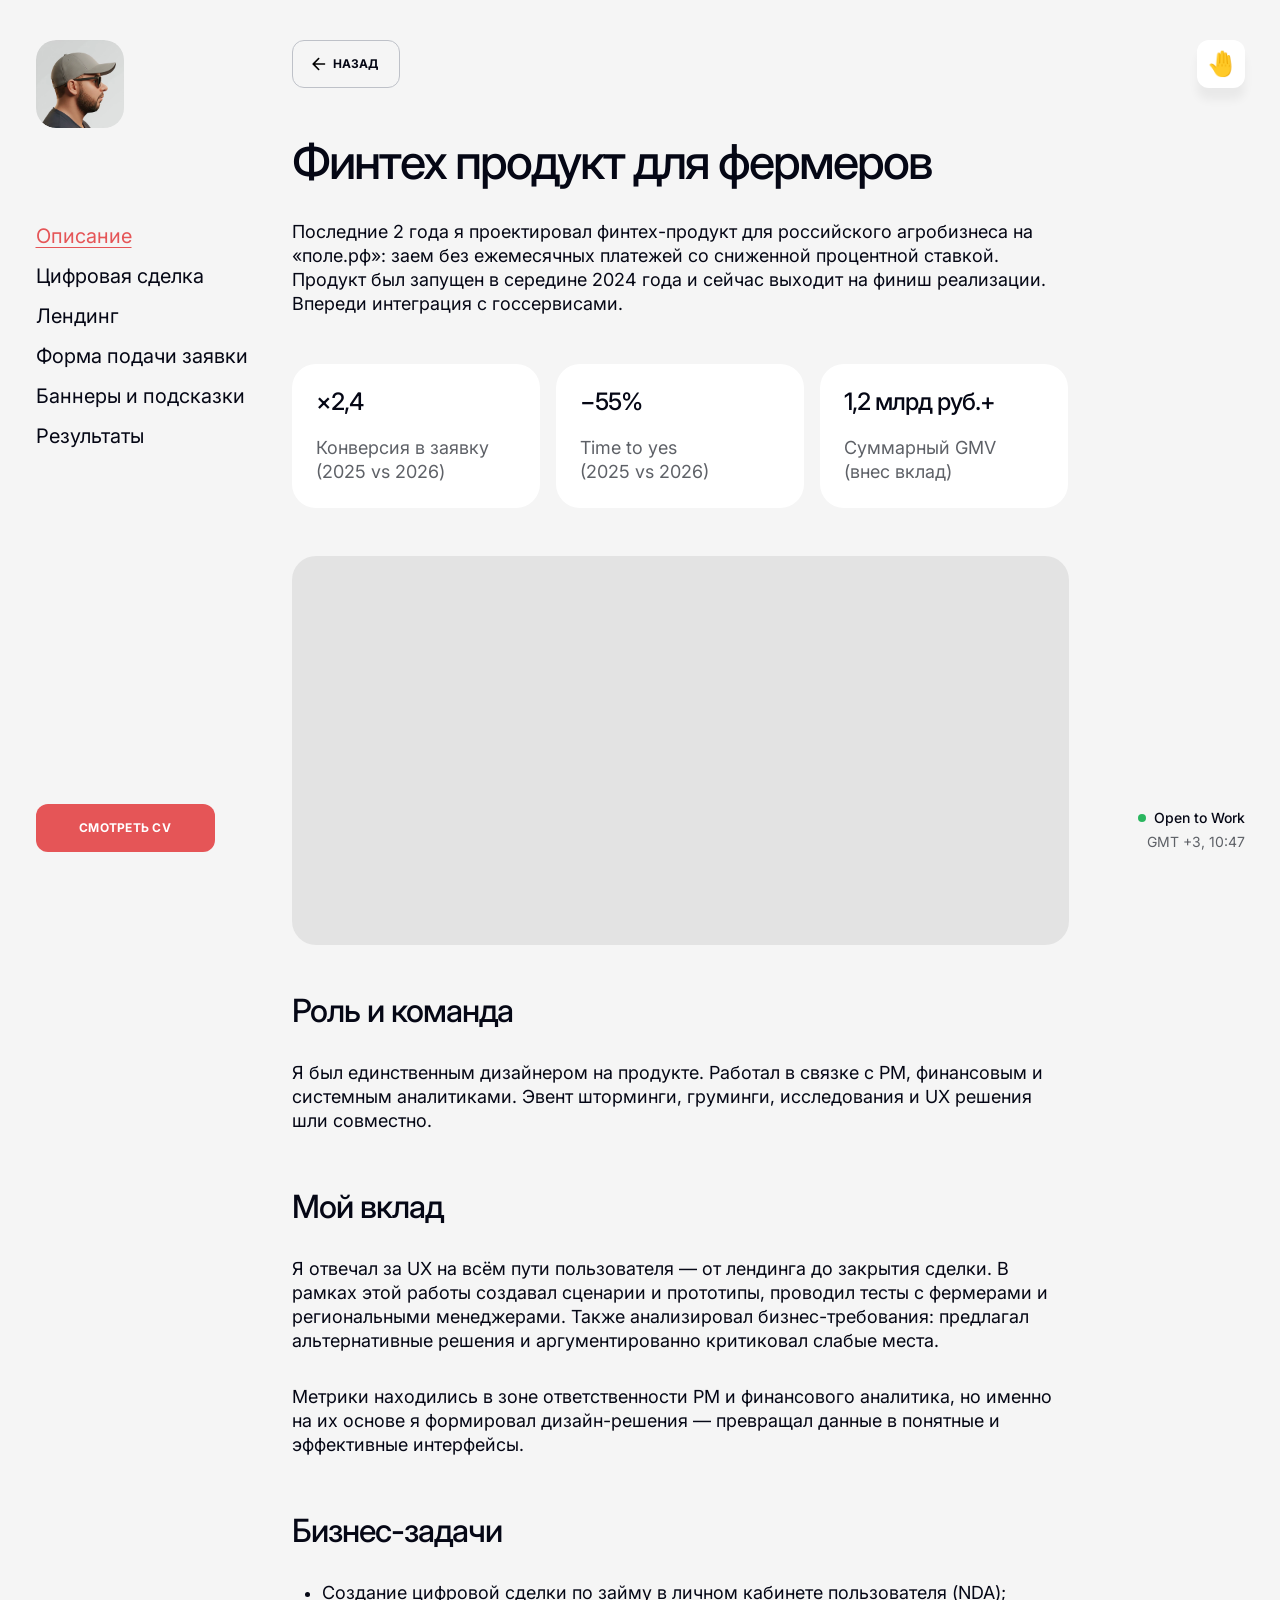
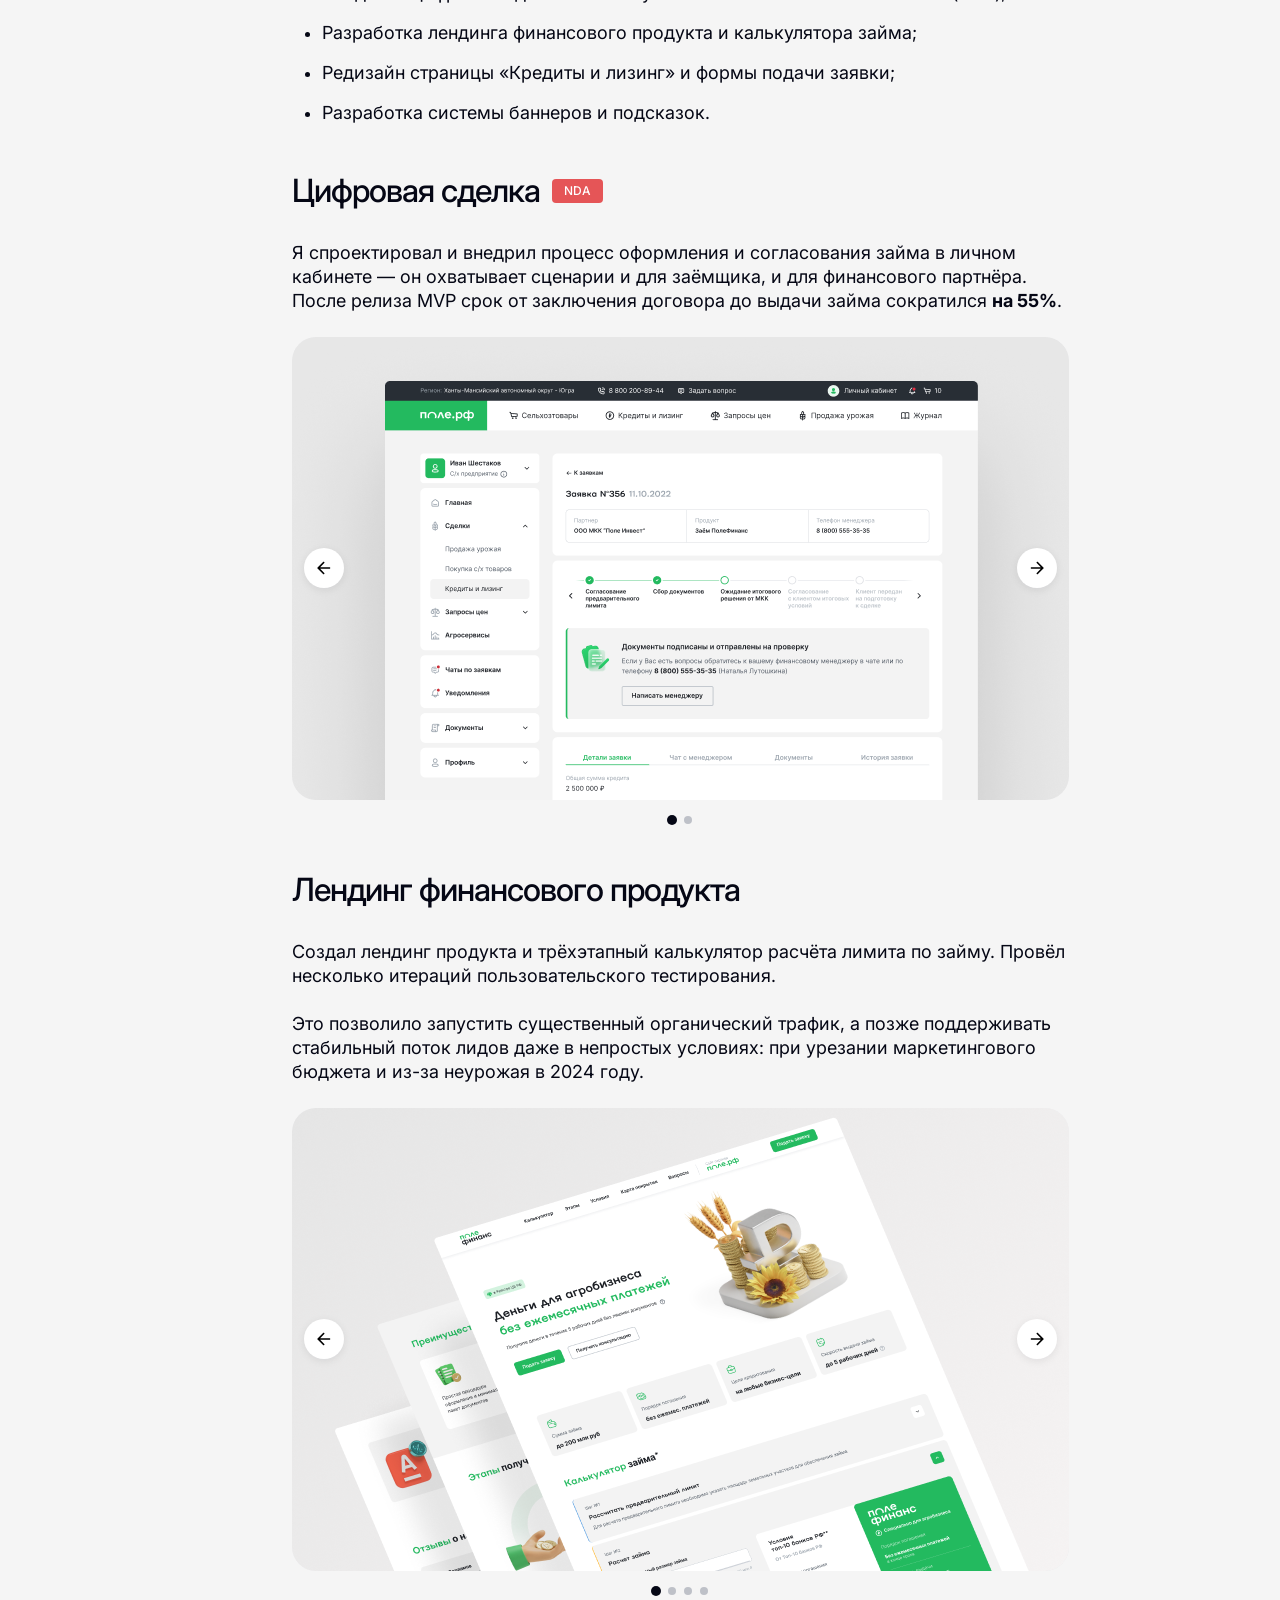
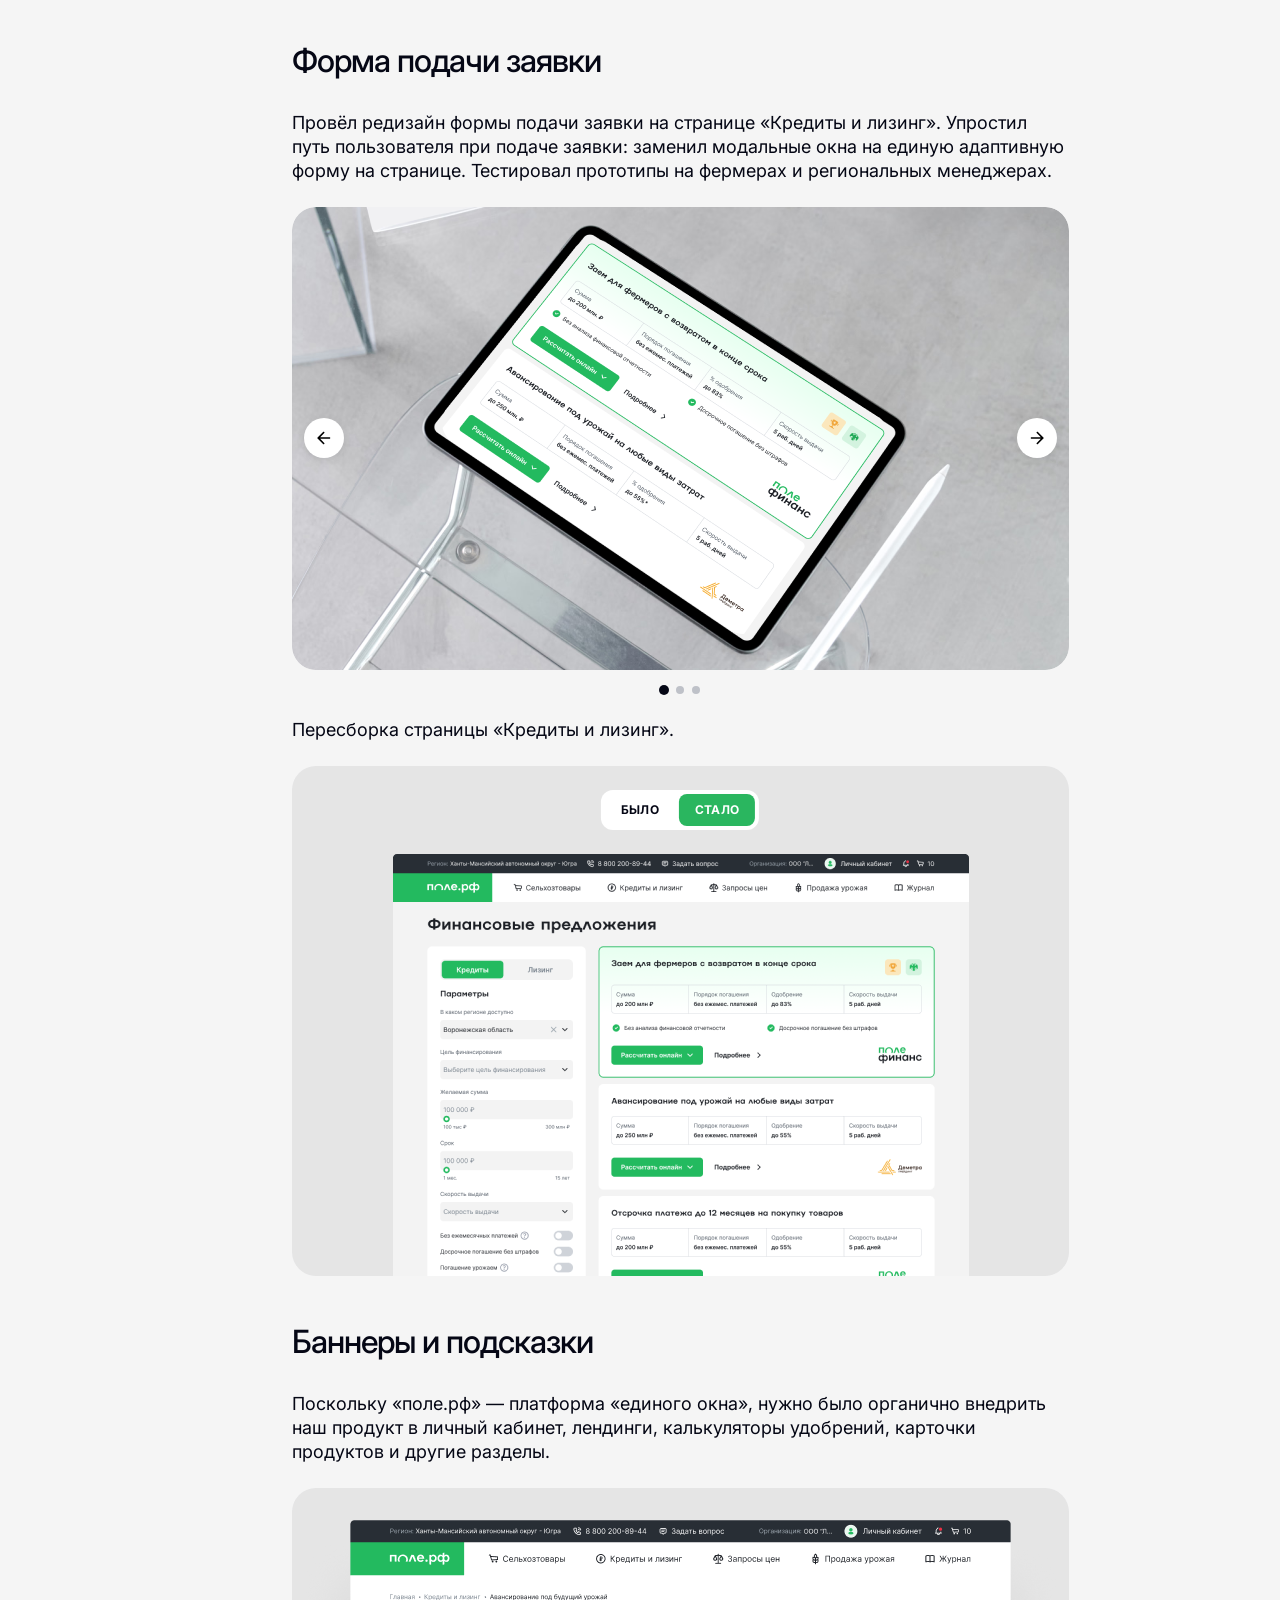
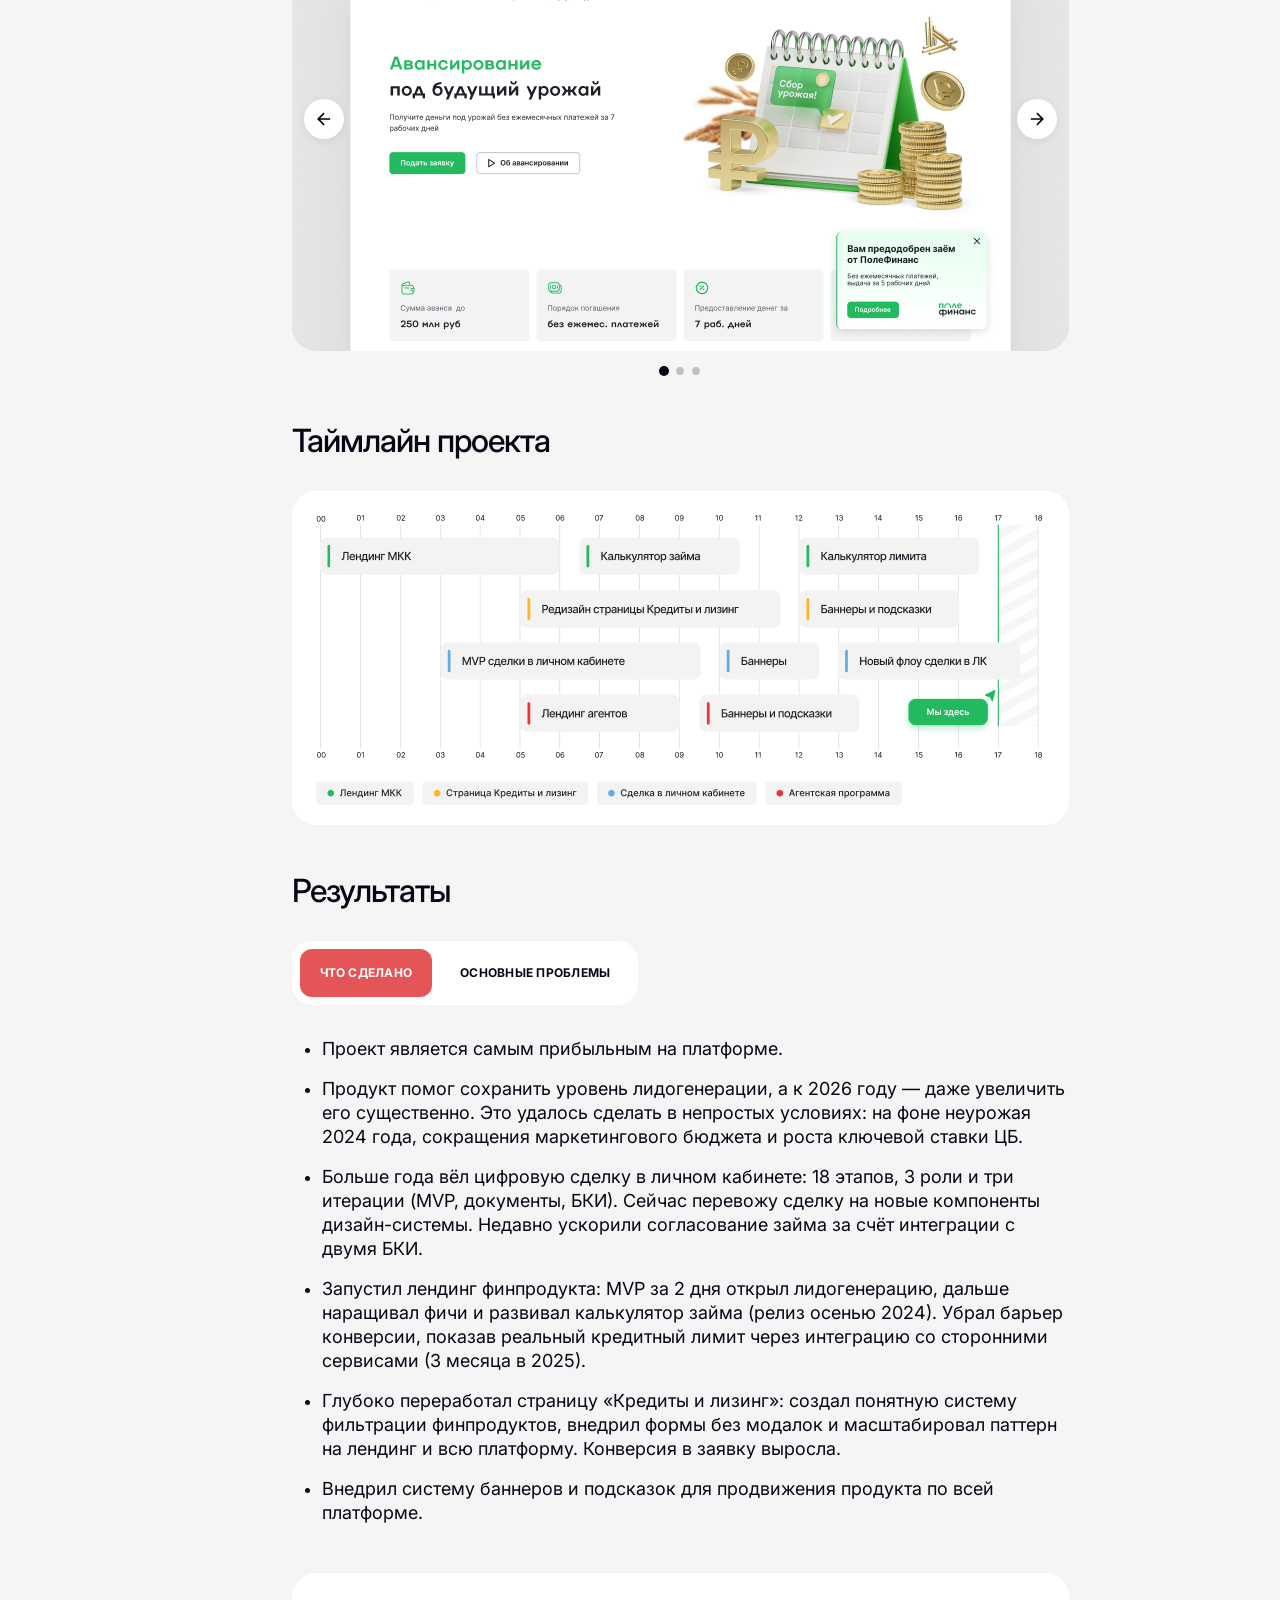
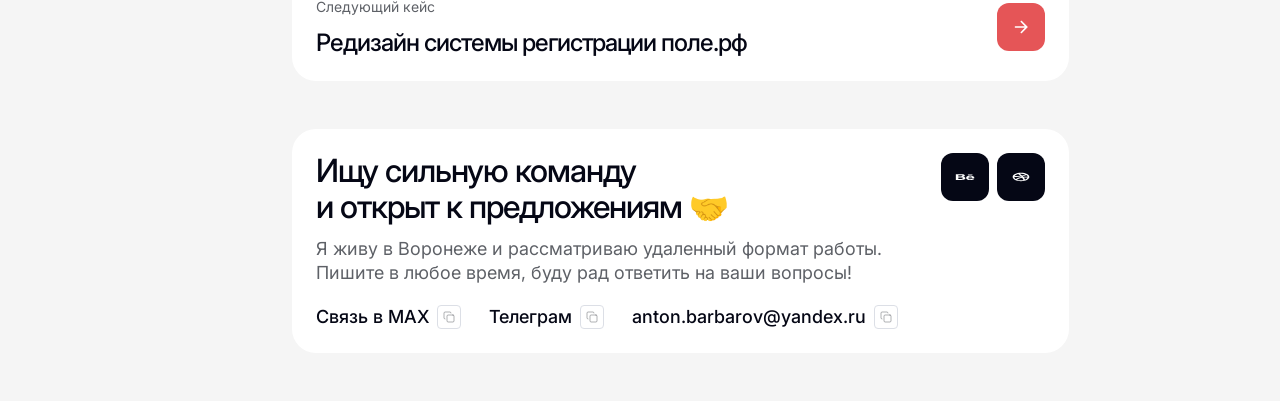
==== commit 00895417: "Refine contact card: intro text, drop labels, tighter spacing Co-authored-by: Cursor <cursoragent@cu" ====
--- a/case-01.html
+++ b/case-01.html
@@ -946,11 +946,14 @@
                   <p class="contact-card__headline">
                     Ищу сильную команду<br class="contact-card__br" /> и открыт к предложениям 🤝
                   </p>
+                  <p class="contact-card__text">
+                    Я живу в Воронеже и рассматриваю удаленный формат работы. Пишите
+                    в любое время, буду рад ответить на ваши вопросы!
+                  </p>
                 </div>
                 <div class="contact-card__footer">
                   <div class="contact-card__channels">
                     <div class="contact-channel">
-                      <span class="contact-channel__label">MAX</span>
                       <div class="contact-channel__row">
                         <a
                           class="contact-channel__value"
@@ -983,14 +986,13 @@
                       </div>
                     </div>
                     <div class="contact-channel">
-                      <span class="contact-channel__label">Телеграм</span>
                       <div class="contact-channel__row">
                         <a
                           class="contact-channel__value"
                           href="https://t.me/moberg_87"
                           target="_blank"
                           rel="noopener noreferrer"
-                          >@moberg_87</a
+                          >Телеграм</a
                         >
                         <button
                           class="btn-copy js-copy"
@@ -1016,7 +1018,6 @@
                       </div>
                     </div>
                     <div class="contact-channel">
-                      <span class="contact-channel__label">Электронная почта</span>
                       <div class="contact-channel__row">
                         <a
                           class="contact-channel__value"
--- a/src/styles/main.css
+++ b/src/styles/main.css
@@ -221,8 +221,8 @@
    h2: .section__title, .contact-card__headline
    h3: .case-card__title
    h4: .hero__name, .mini-case__title, .stack-card__title, .contact-card__name, .contact-channel__value
-   body: .case-card__meta dd
-   mini: .case-card__meta dt, .mini-case__year, .contact-card__role, .contact-channel__label, .clock, .availability
+   body: .case-card__meta dd, .contact-card__text
+   mini: .case-card__meta dt, .mini-case__year, .contact-card__role, .clock, .availability
    badge: .badge
    item: .side-nav__link
 */
@@ -1885,10 +1885,10 @@
   display: grid;
   grid-template-columns: 1fr auto;
   grid-template-areas:
-    "headline socials"
+    "intro socials"
     "channels channels";
   column-gap: 24px;
-  row-gap: 32px;
+  row-gap: 20px;
   align-items: start;
   padding: 24px;
   background: var(--surface);
@@ -1896,7 +1896,11 @@
 }
 
 .contact-card__intro {
-  display: contents;
+  grid-area: intro;
+  display: flex;
+  flex-direction: column;
+  gap: 12px;
+  min-width: 0;
 }
 
 .contact-card__person {
@@ -1924,7 +1928,6 @@
 }
 
 .contact-card__headline {
-  grid-area: headline;
   margin: 0;
   font-family: var(--font-heading-family);
   font-size: var(--font-h2-size);
@@ -1934,6 +1937,16 @@
   color: var(--text);
 }
 
+.contact-card__text {
+  margin: 0;
+  max-width: 52ch;
+  font-size: var(--font-body-size);
+  font-weight: var(--font-body-weight);
+  line-height: var(--font-body-line);
+  letter-spacing: var(--font-body-tracking);
+  color: var(--text-secondary);
+}
+
 .contact-card__br {
   display: none;
 }
@@ -1951,14 +1964,13 @@
 .contact-card__channels {
   grid-area: channels;
   display: flex;
-  gap: 40px;
+  gap: 28px;
   flex-wrap: wrap;
 }
 
 .contact-channel {
   display: flex;
   flex-direction: column;
-  gap: 4px;
 }
 
 .contact-channel__row {
@@ -1966,14 +1978,6 @@
   align-items: center;
   gap: 8px;
   min-width: 0;
-}
-
-.contact-channel__label {
-  font-size: var(--font-mini-size);
-  font-weight: var(--font-mini-weight);
-  line-height: var(--font-mini-line);
-  letter-spacing: var(--font-mini-tracking);
-  color: var(--text-secondary);
 }
 
 .contact-channel__value {
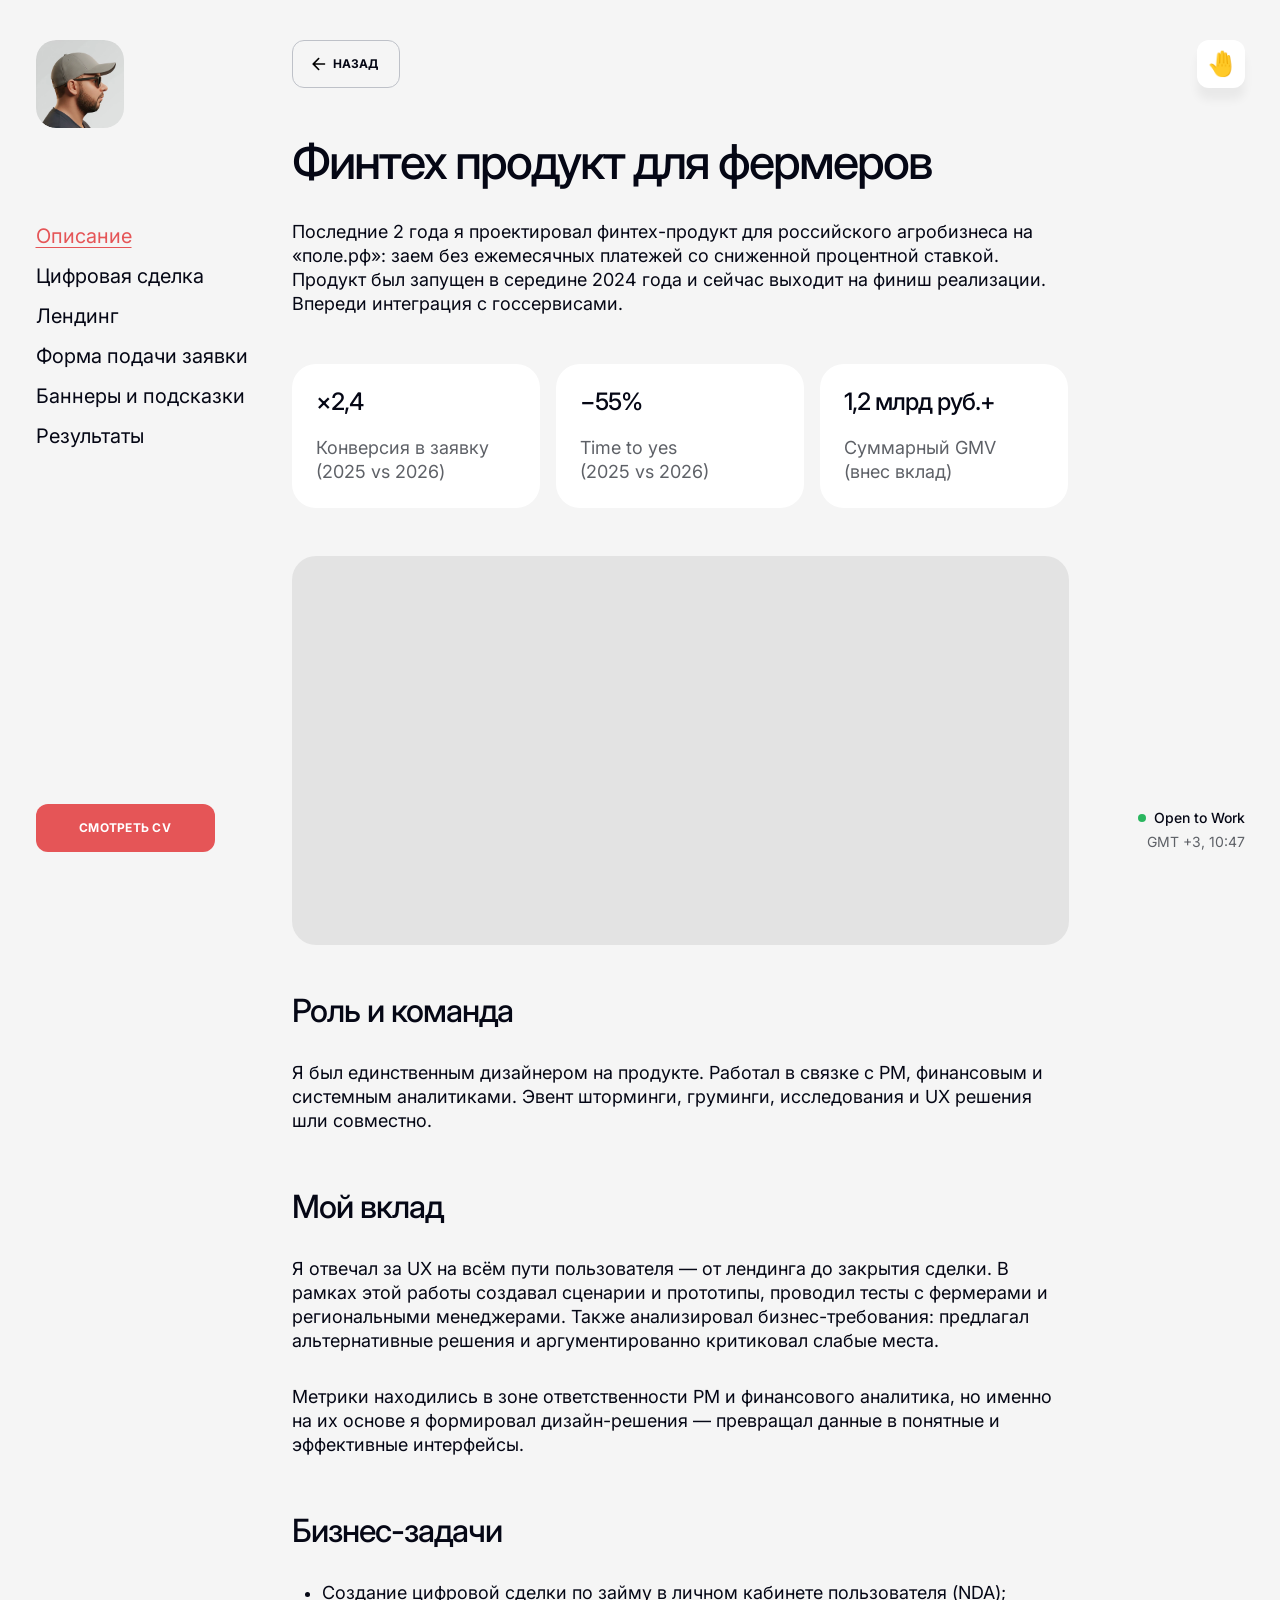
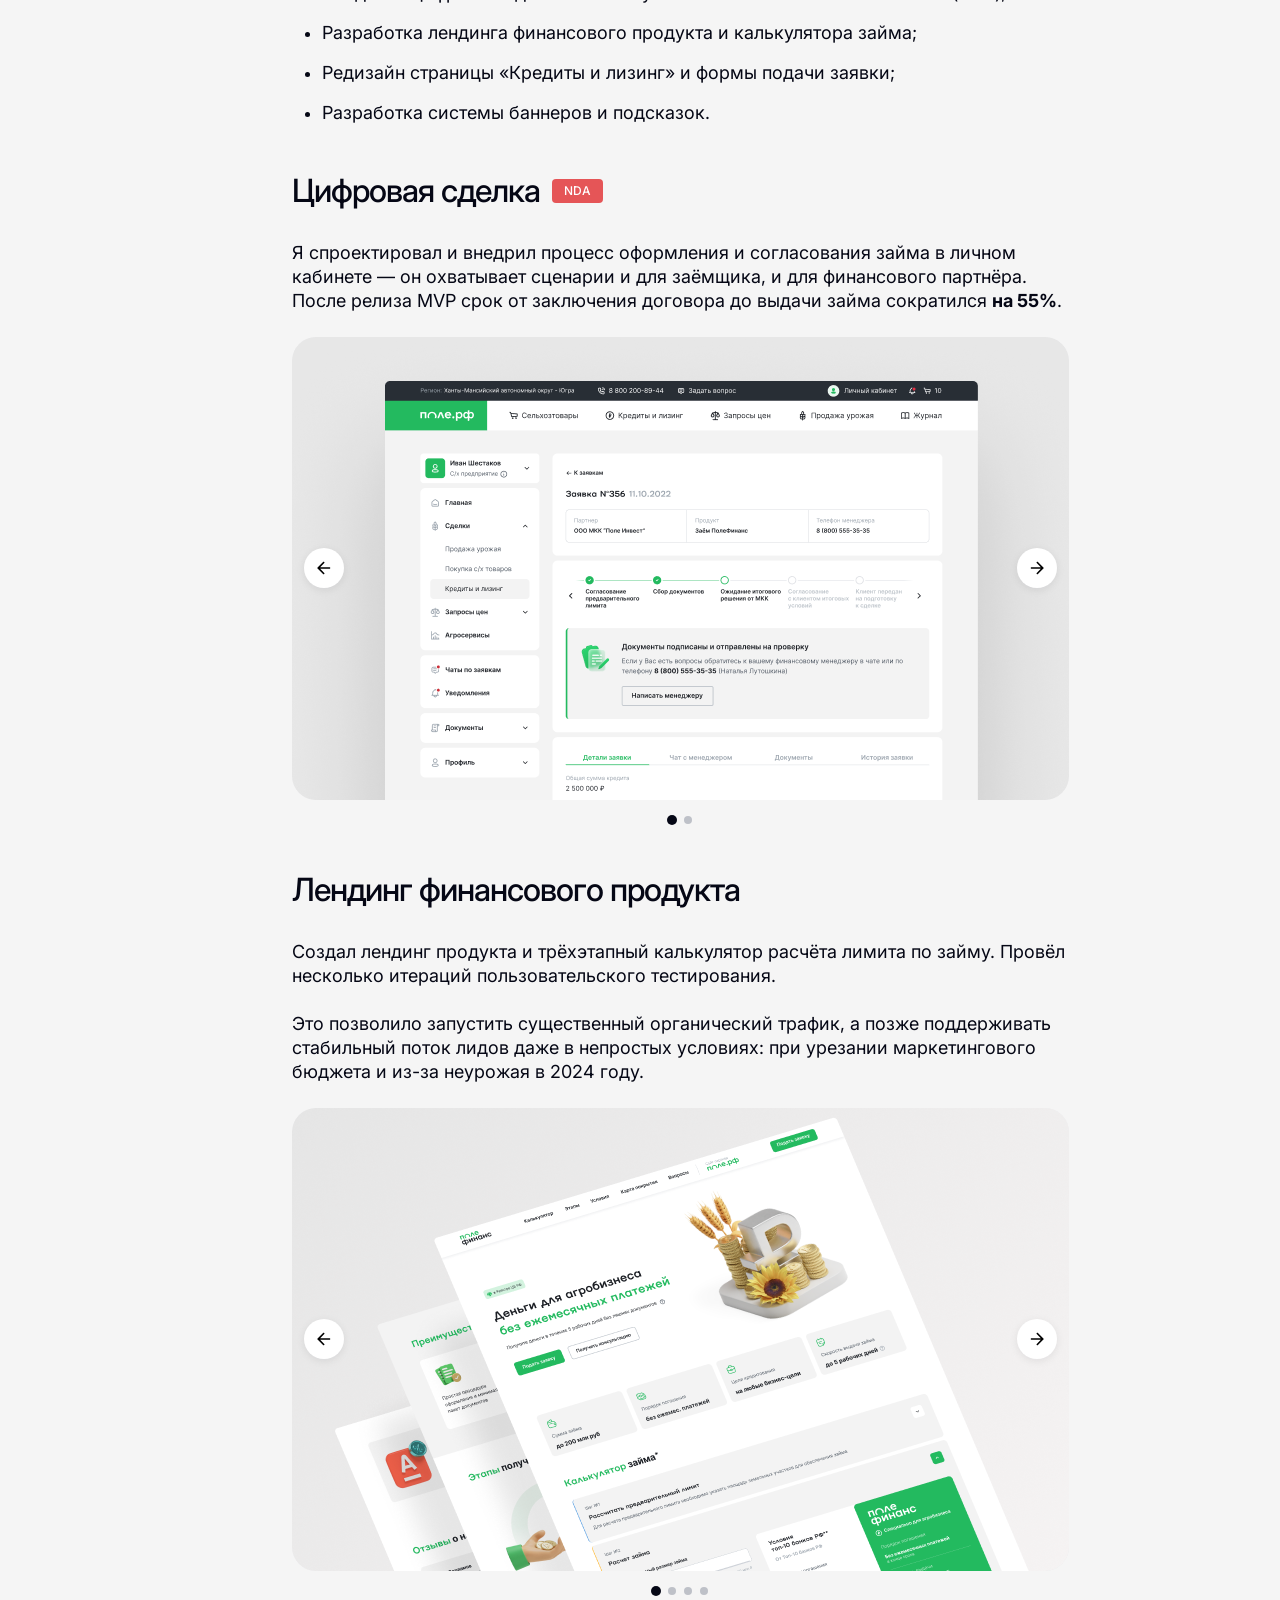
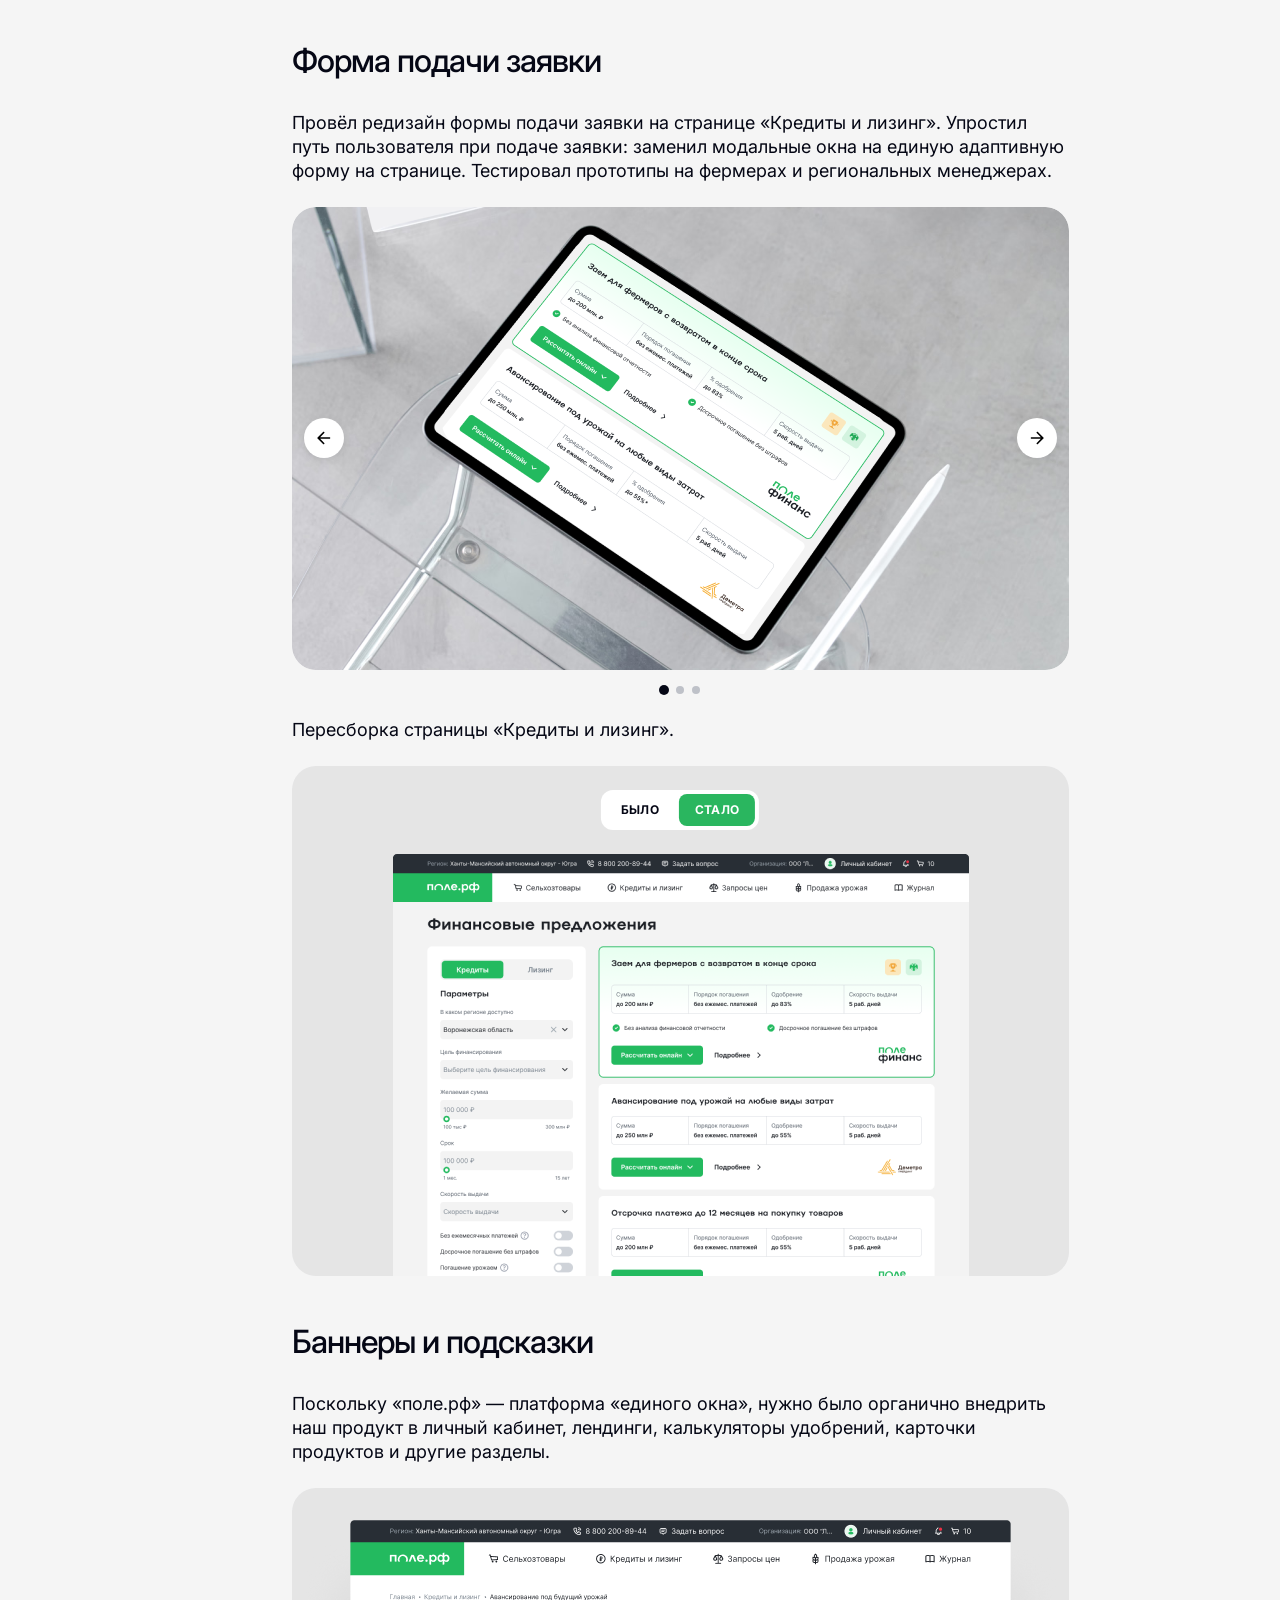
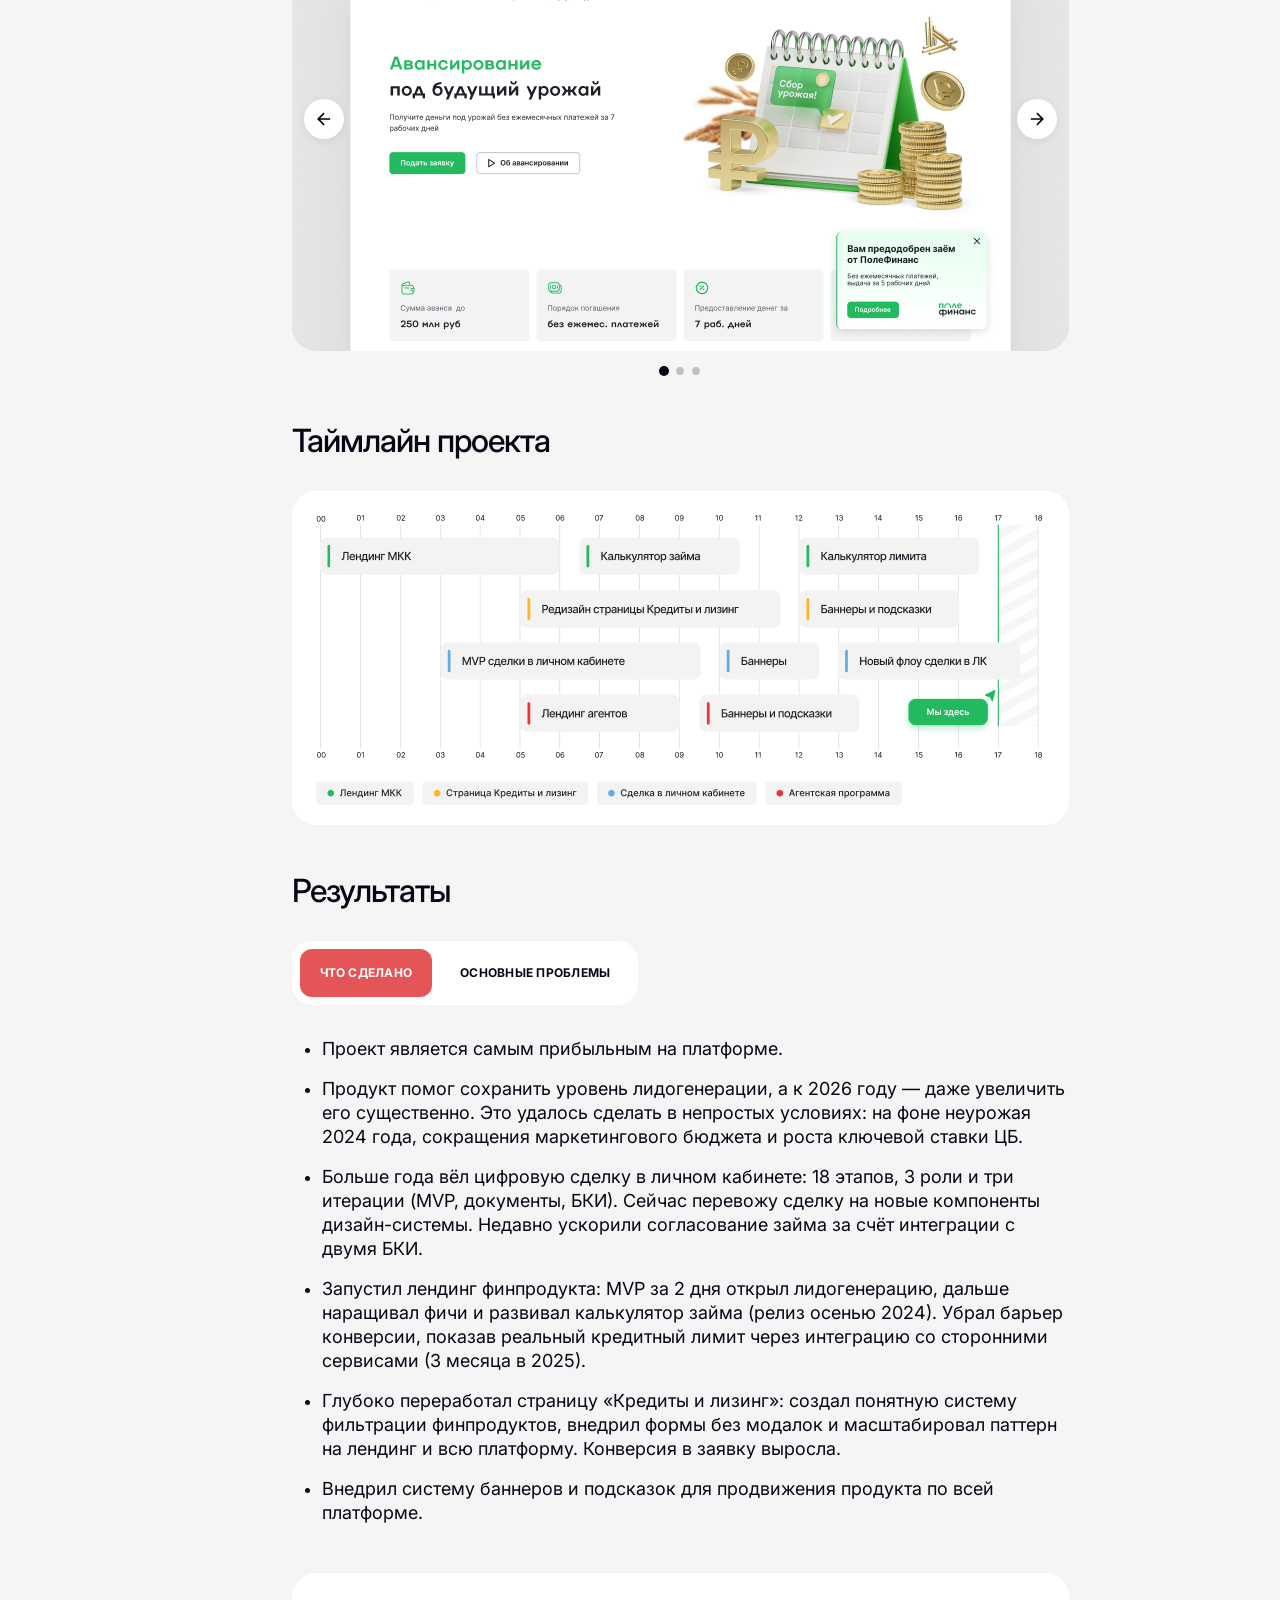
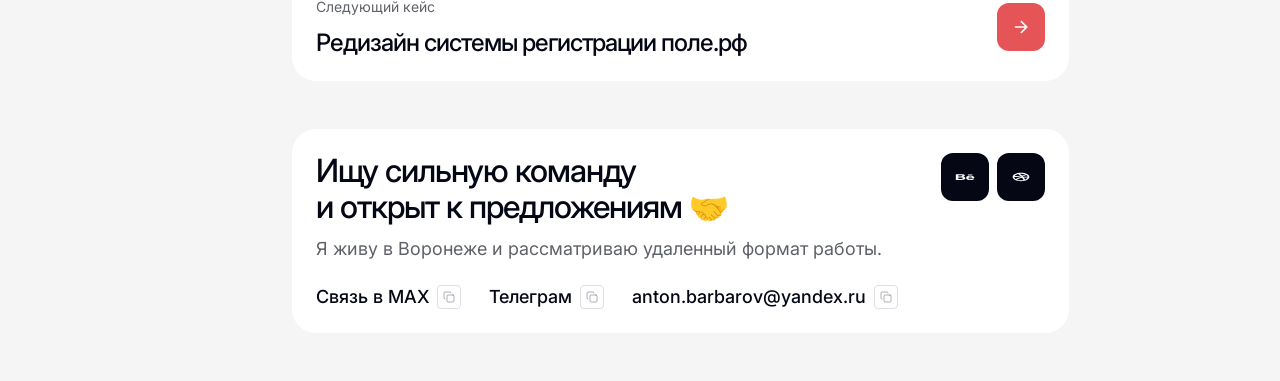
==== commit f0236a1f: "Shorten contact intro and tweak vertical spacing Co-authored-by: Cursor <cursoragent@cursor.com>" ====
--- a/case-01.html
+++ b/case-01.html
@@ -947,8 +947,7 @@
                     Ищу сильную команду<br class="contact-card__br" /> и открыт к предложениям 🤝
                   </p>
                   <p class="contact-card__text">
-                    Я живу в Воронеже и рассматриваю удаленный формат работы. Пишите
-                    в любое время, буду рад ответить на ваши вопросы!
+                    Я живу в Воронеже и рассматриваю удаленный формат работы.
                   </p>
                 </div>
                 <div class="contact-card__footer">
--- a/src/styles/main.css
+++ b/src/styles/main.css
@@ -1888,7 +1888,7 @@
     "intro socials"
     "channels channels";
   column-gap: 24px;
-  row-gap: 20px;
+  row-gap: 24px;
   align-items: start;
   padding: 24px;
   background: var(--surface);
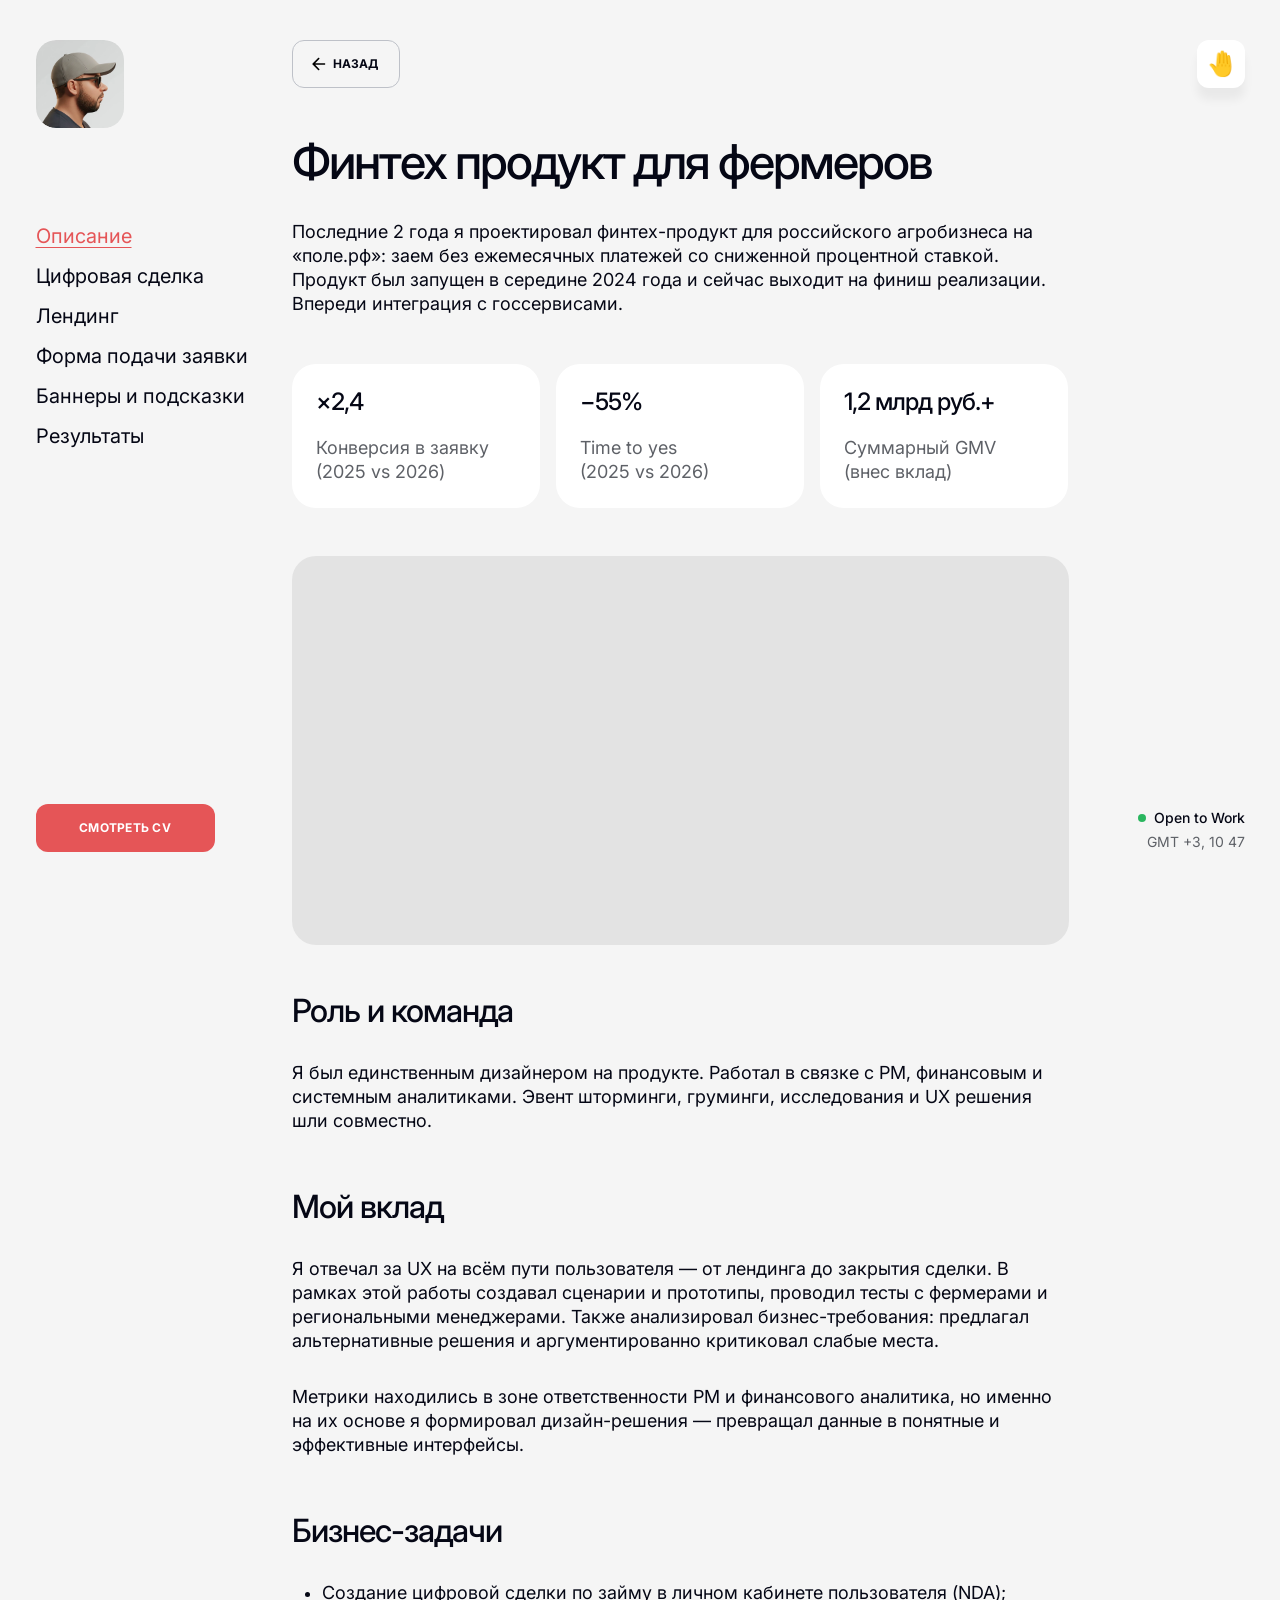
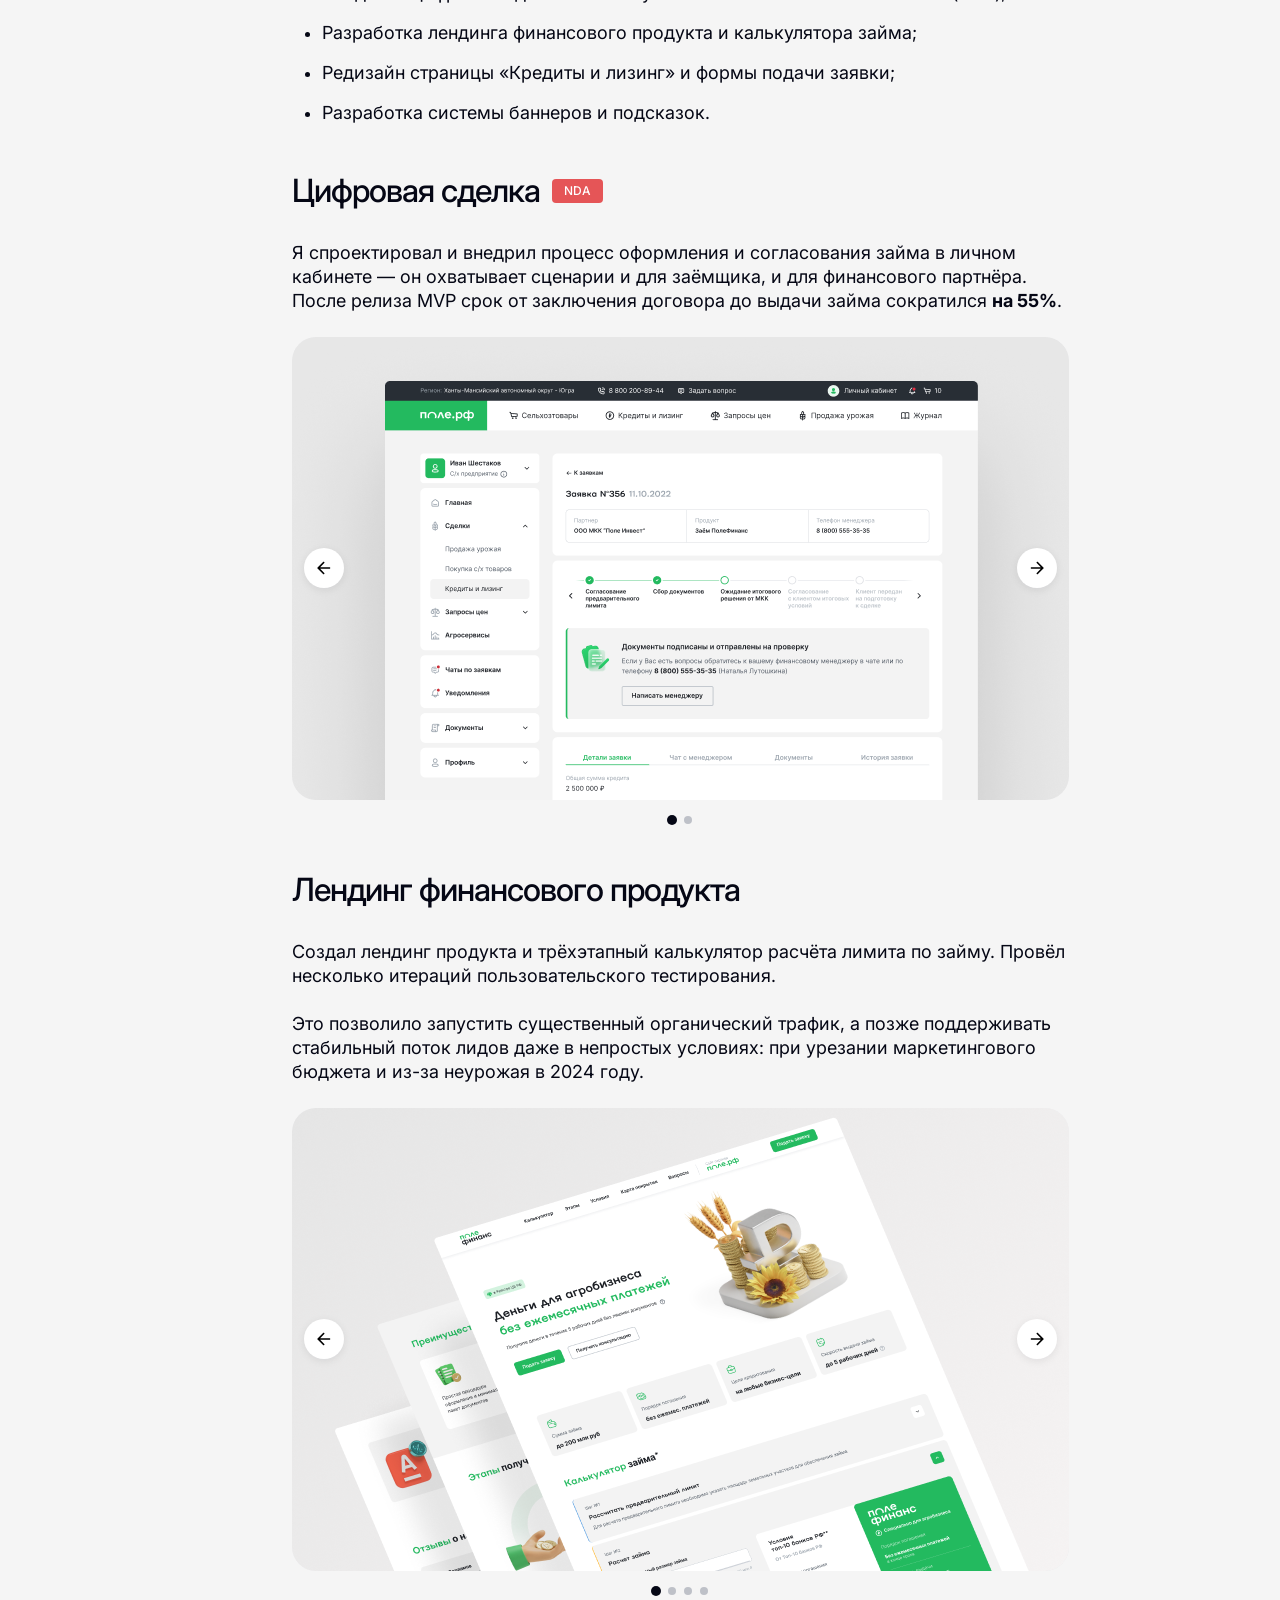
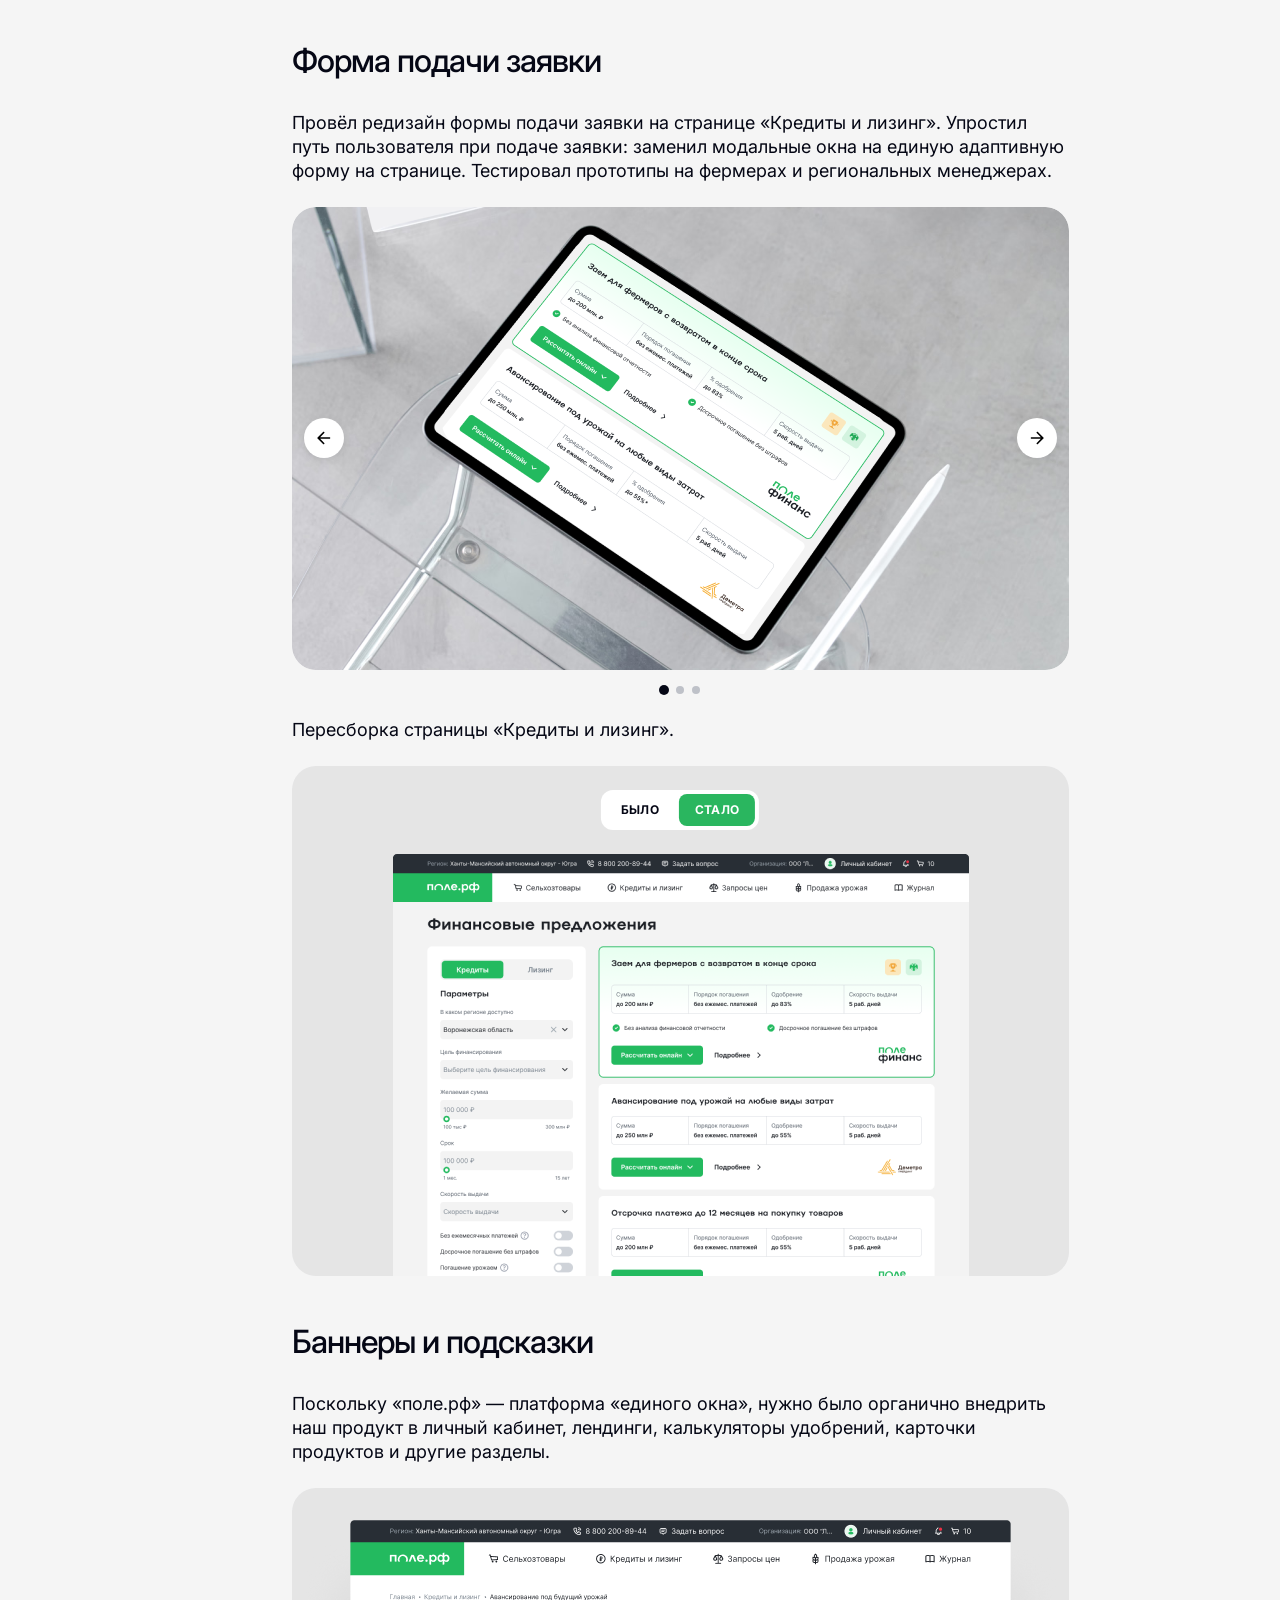
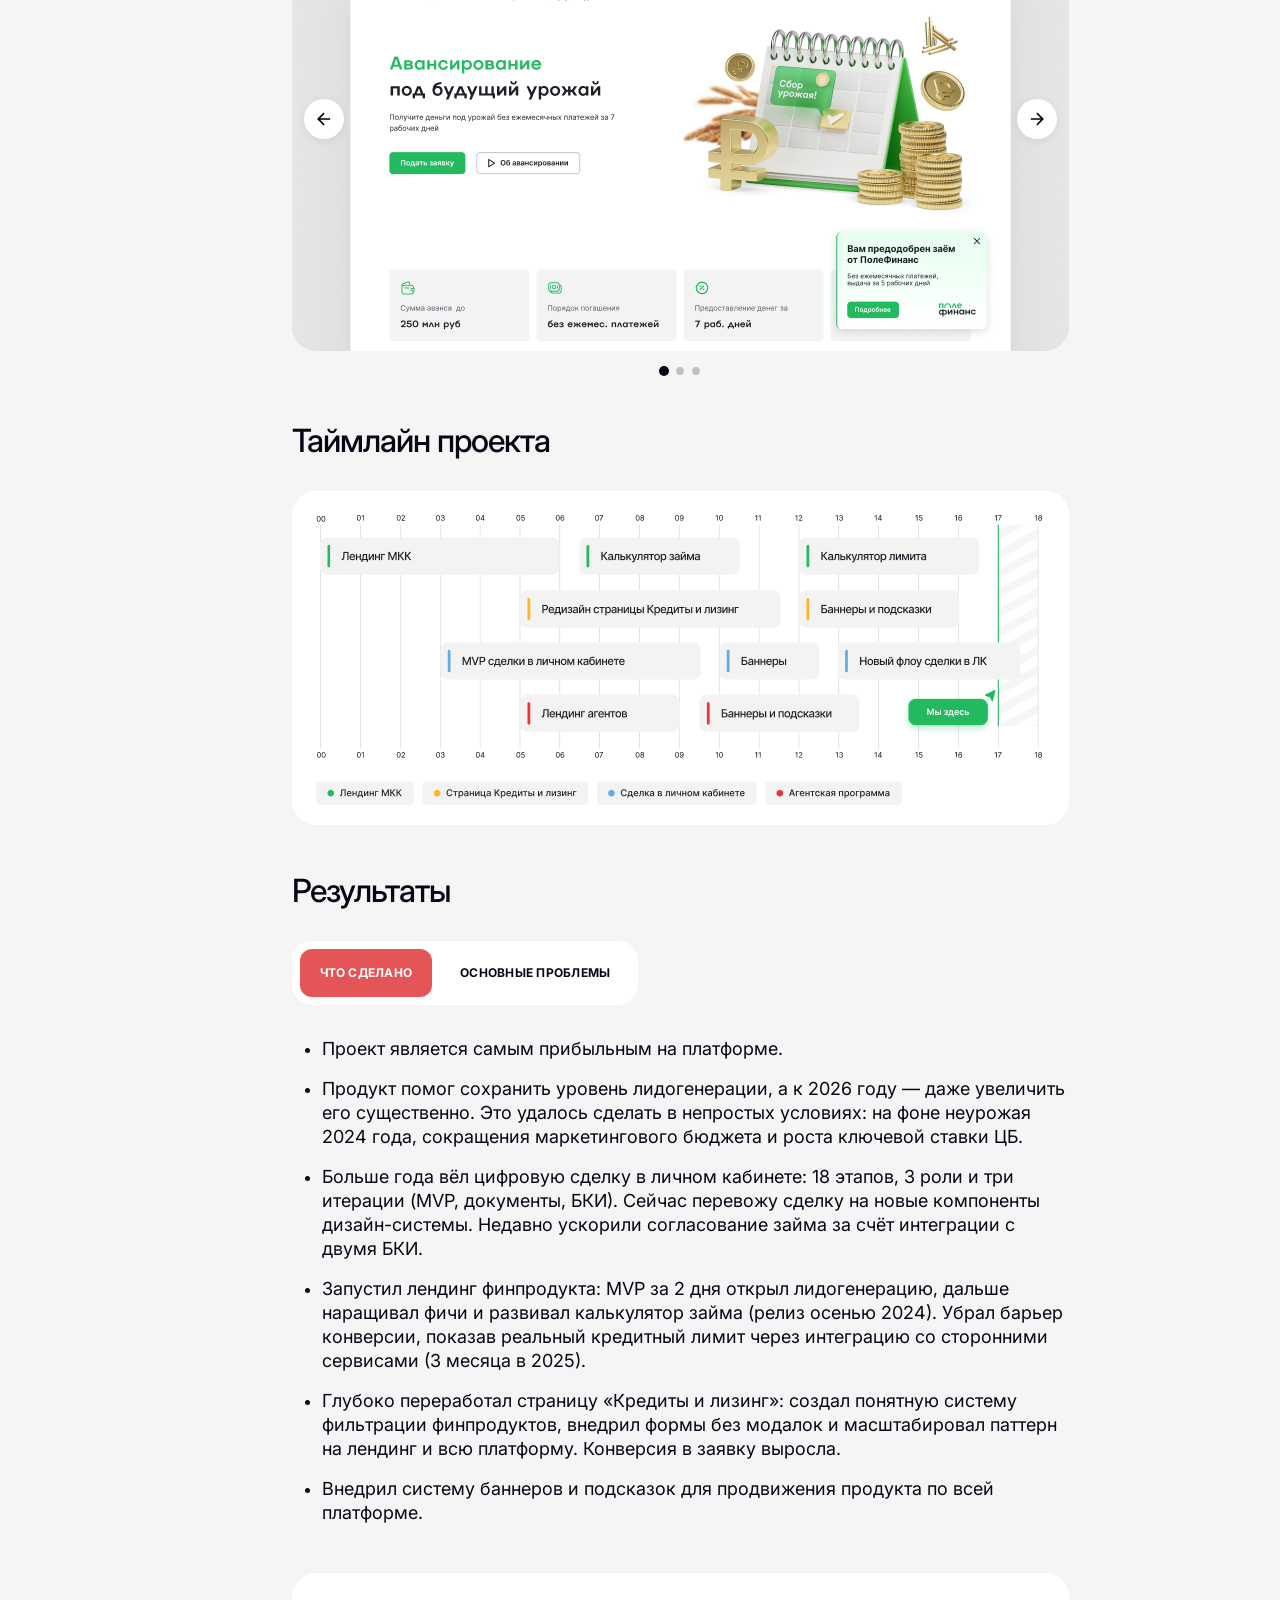
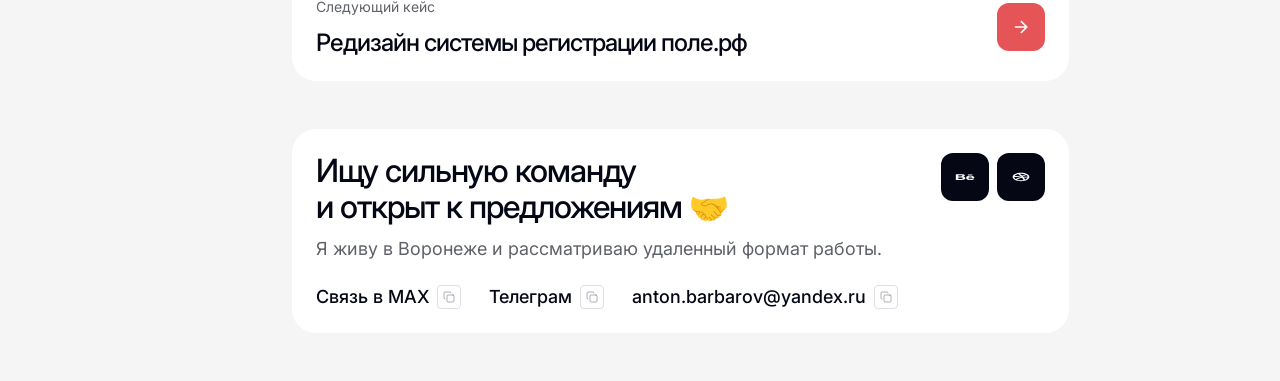
==== commit f1beb6a3: "Bump case-01 script cache-bust to 20260811-7 Co-authored-by: Cursor <cursoragent@cursor.com>" ====
--- a/case-01.html
+++ b/case-01.html
@@ -1333,6 +1333,6 @@
       </section>
     </div>
 
-    <script src="./src/js/main.js?v=20260730-18" type="module"></script>
+    <script src="./src/js/main.js?v=20260811-7" type="module"></script>
   </body>
 </html>
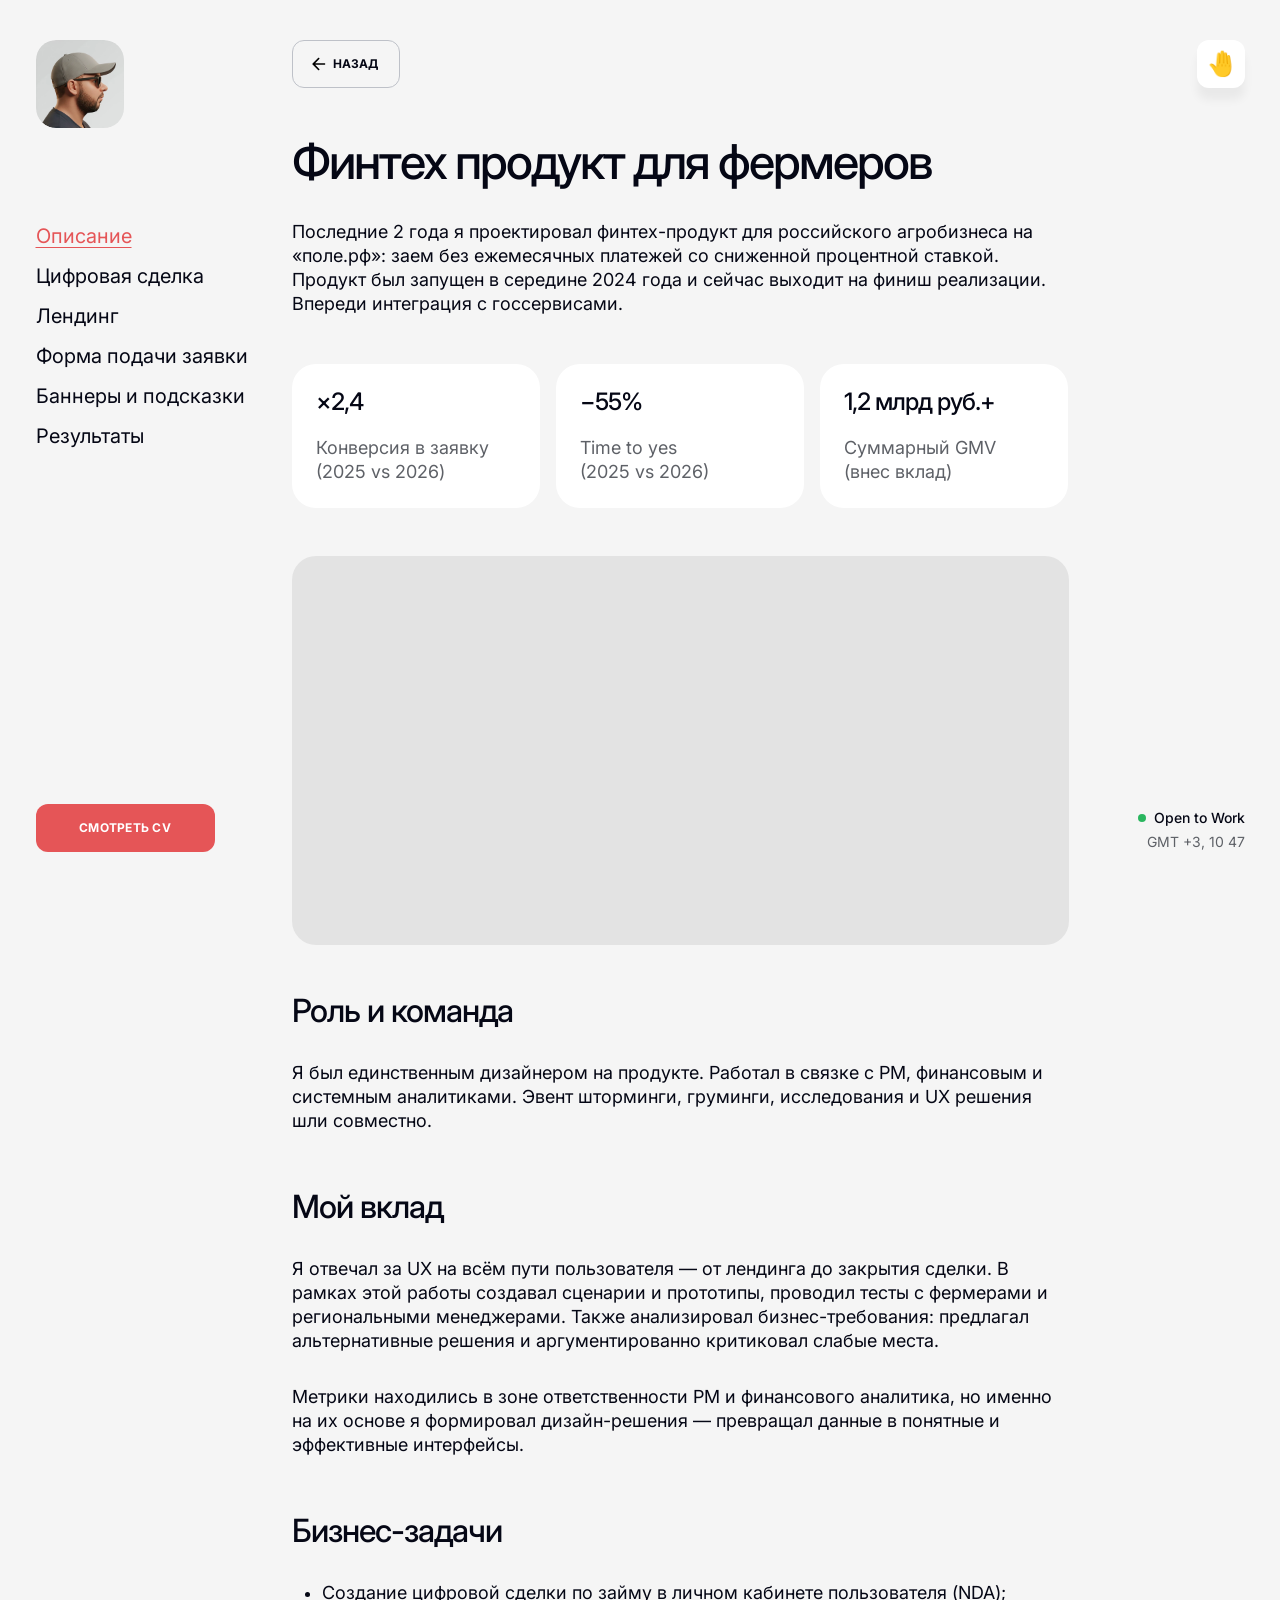
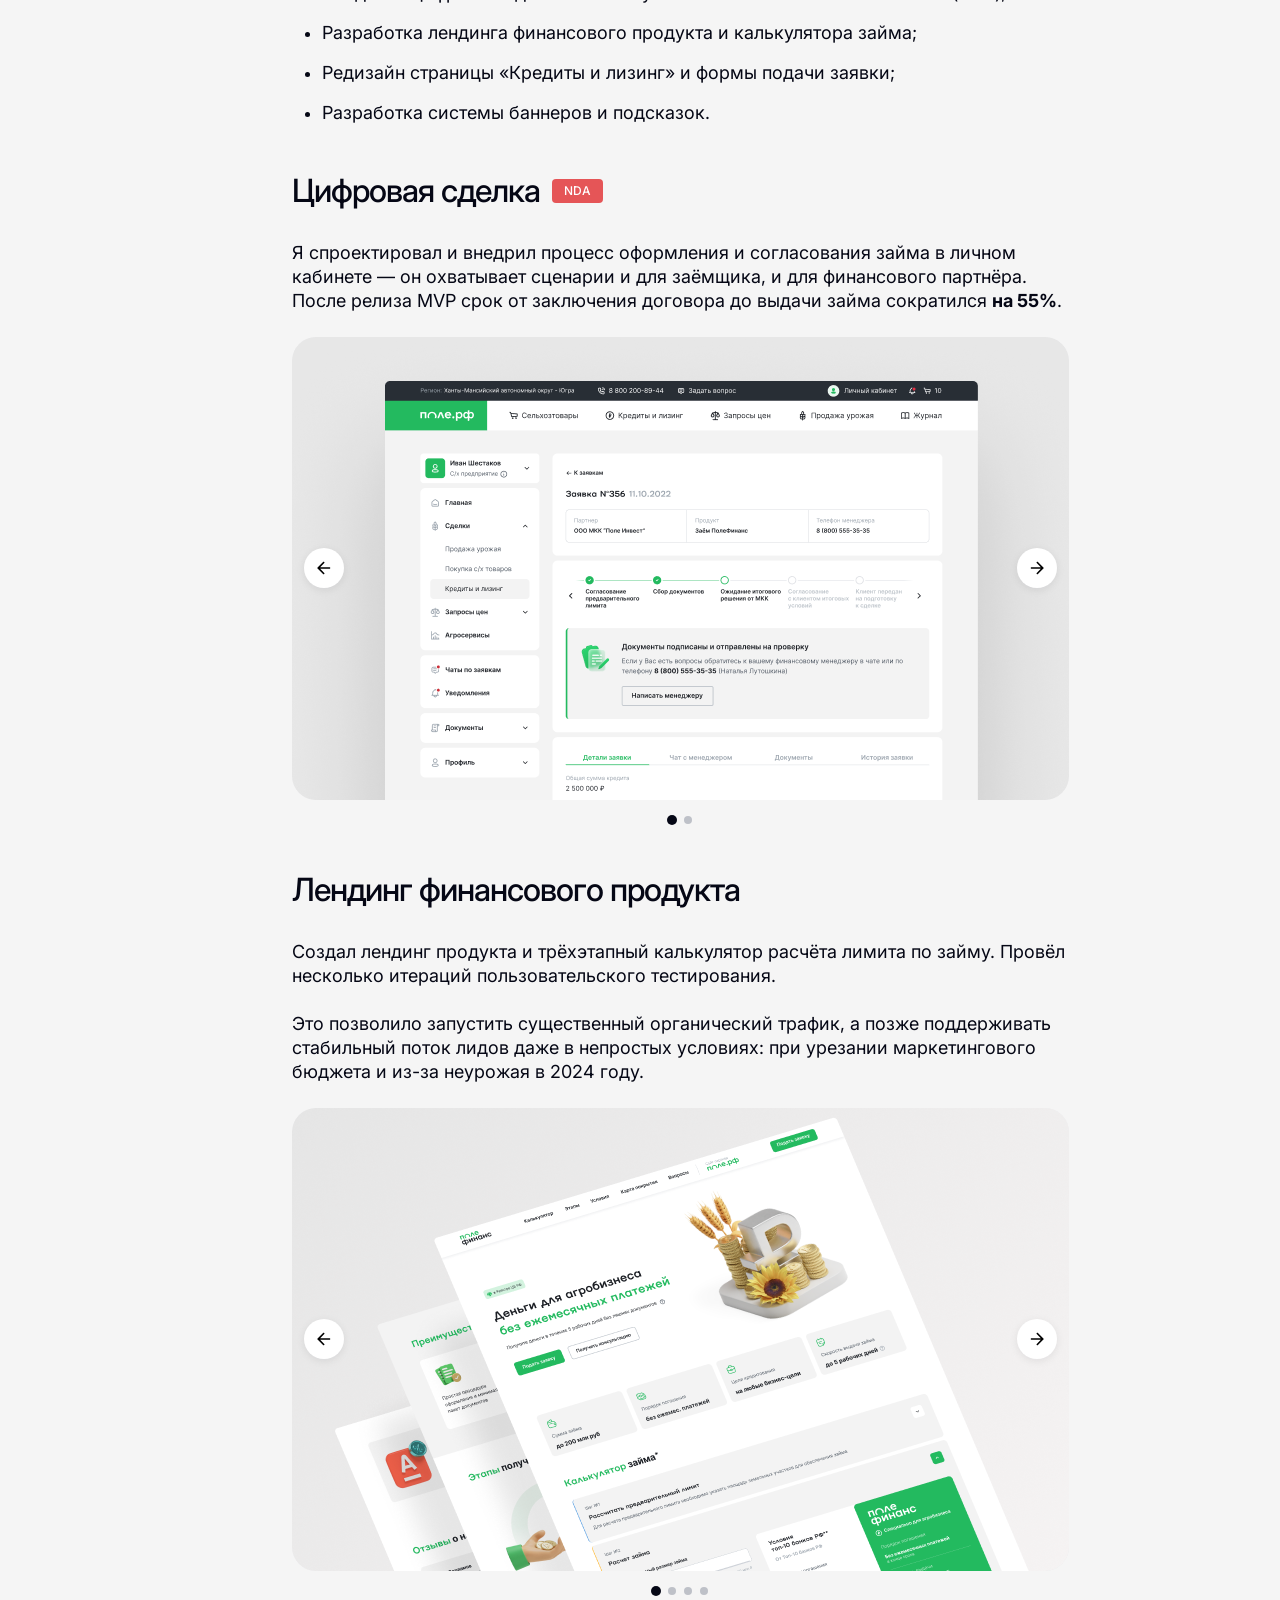
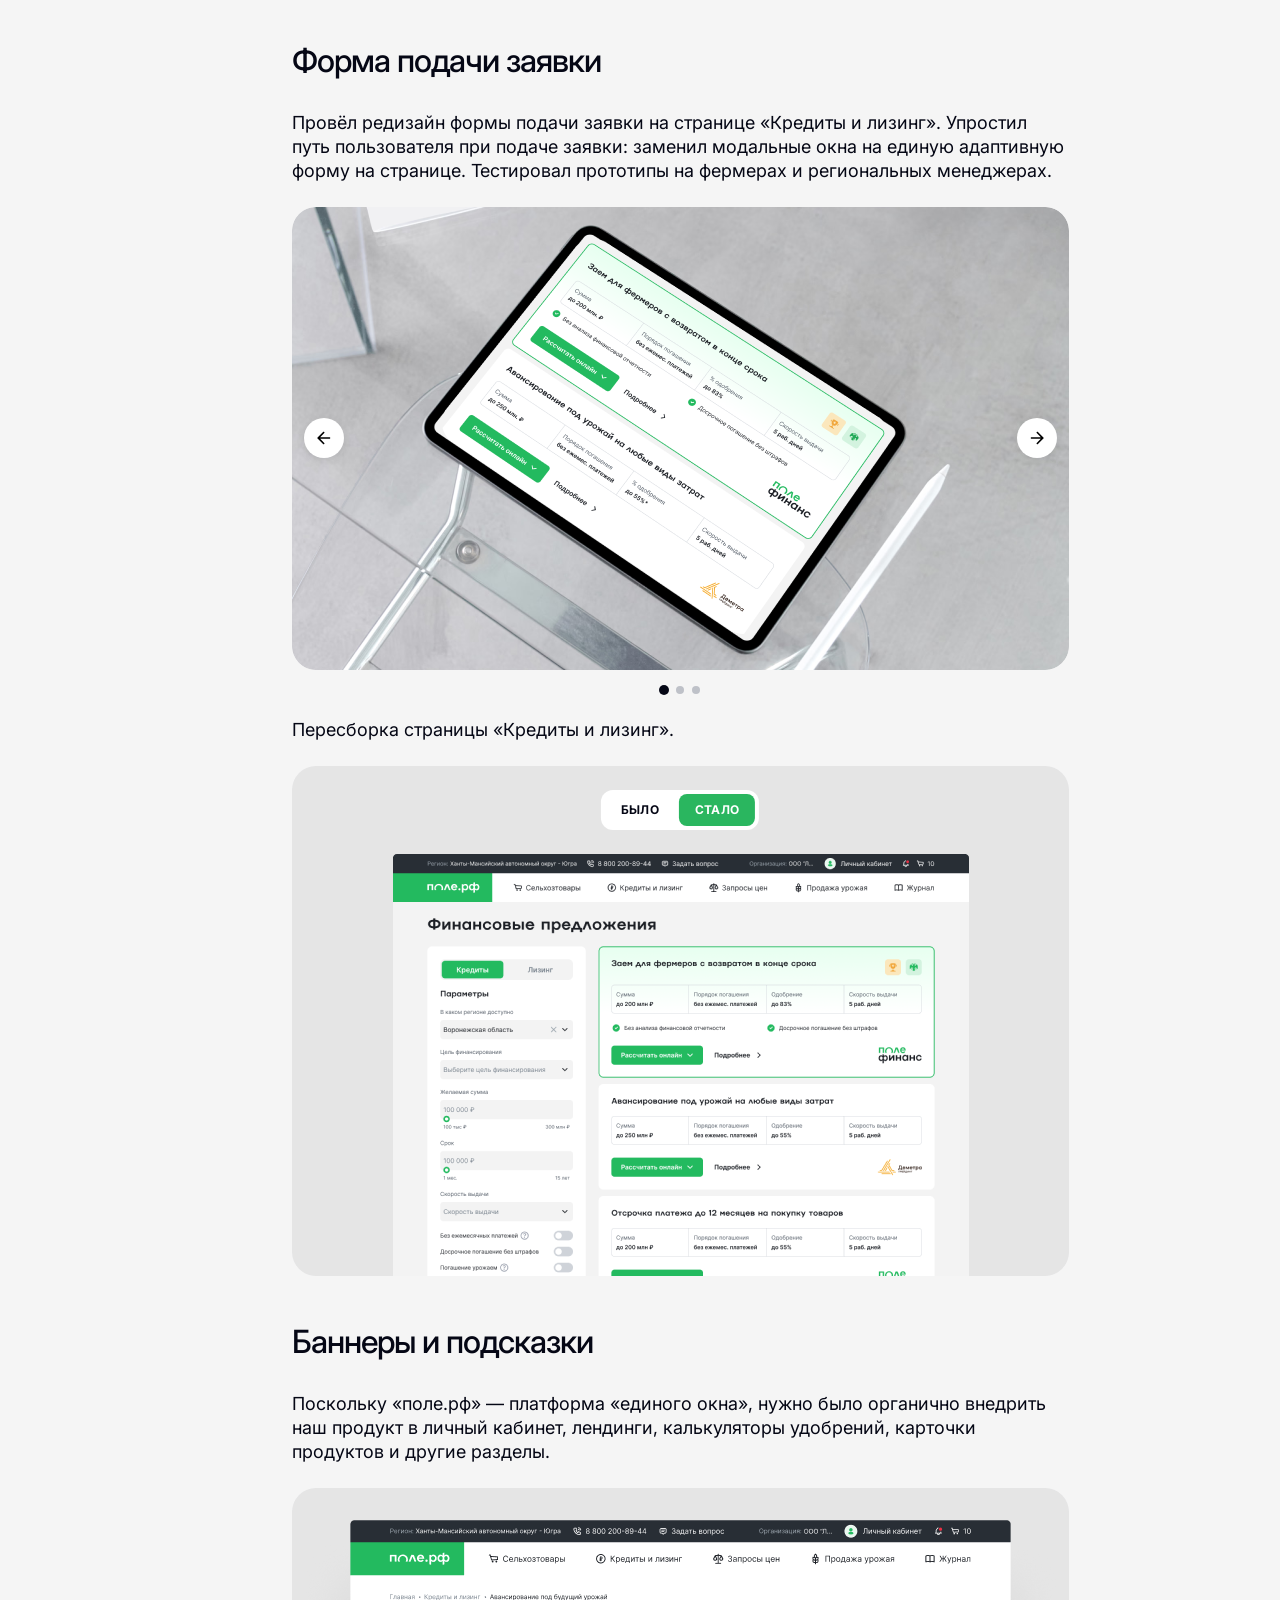
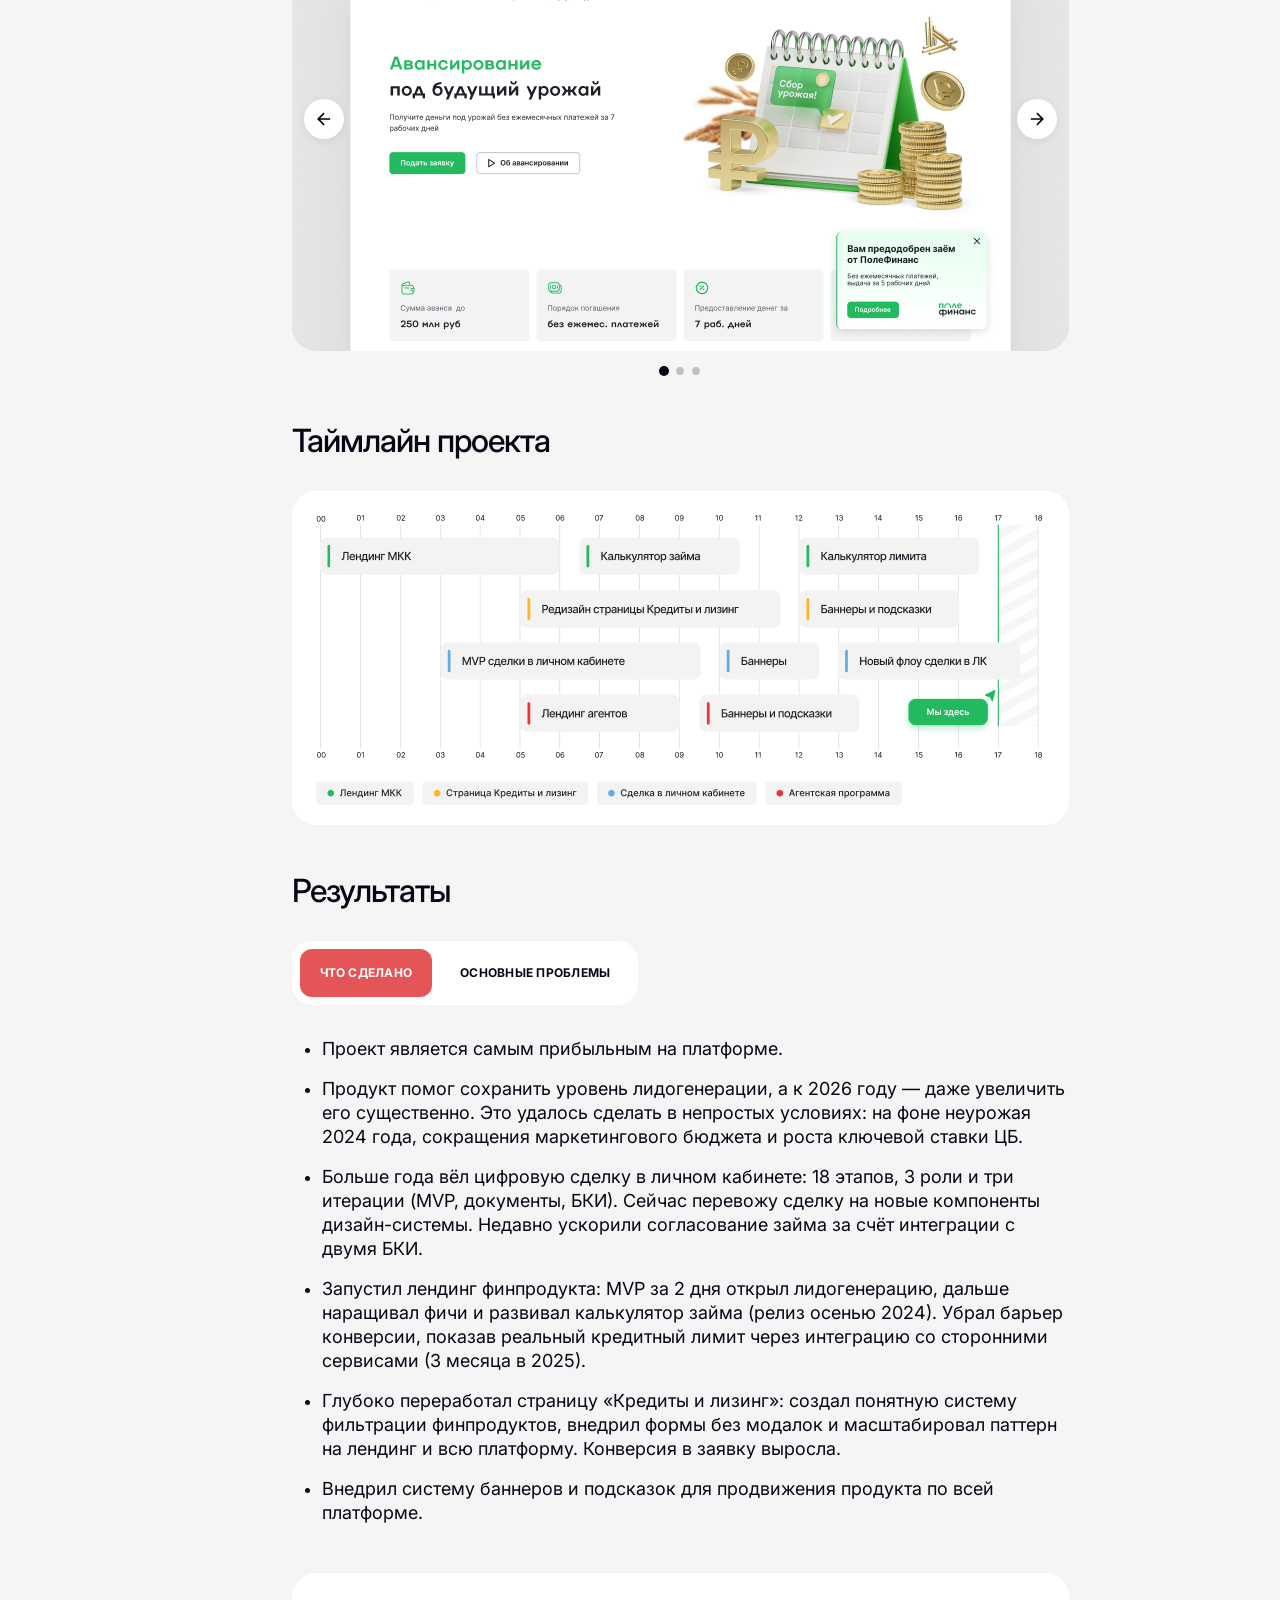
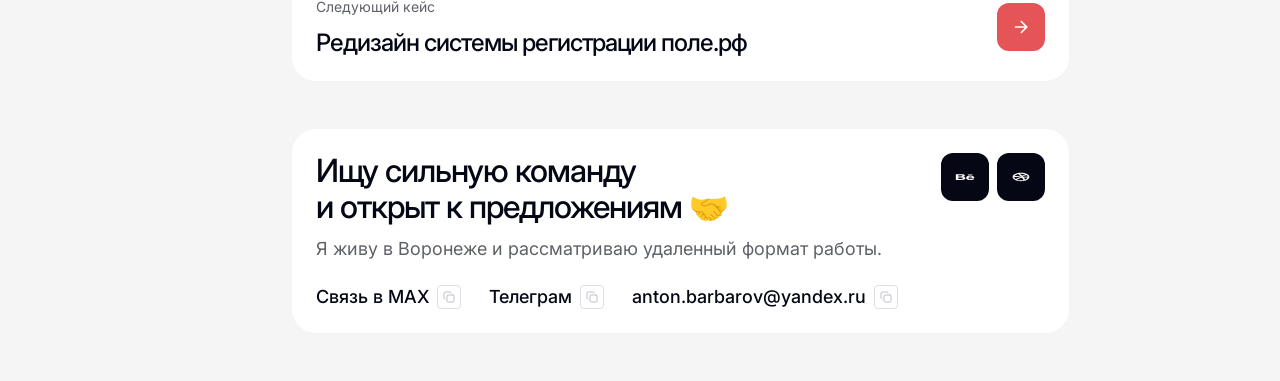
==== commit f85d427e: "Fix contact copy fallback and normalize copy icon stroke Co-authored-by: Cursor <cursoragent@cursor." ====
--- a/case-01.html
+++ b/case-01.html
@@ -1,4 +1,4 @@
-﻿<!DOCTYPE html>
+<!DOCTYPE html>
 <html lang="ru">
   <head>
     <meta charset="UTF-8" />
@@ -18,7 +18,7 @@
     />
     <link rel="stylesheet" href="./src/styles/tokens.css?v=20260807-1" />
     <link rel="stylesheet" href="./src/styles/components.css?v=20260730-7" />
-    <link rel="stylesheet" href="./src/styles/main.css?v=20260731-2" />
+    <link rel="stylesheet" href="./src/styles/main.css?v=20260811-2" />
   </head>
   <body class="case-page">
     <div class="app">
@@ -969,7 +969,7 @@
                         >
                           <img
                             class="btn-copy__icon btn-copy__icon--copy"
-                            src="./src/assets/svg/ui/copy.svg?v=4"
+                            src="./src/assets/svg/ui/copy.svg?v=6"
                             alt=""
                             width="12"
                             height="12"
@@ -1001,7 +1001,7 @@
                         >
                           <img
                             class="btn-copy__icon btn-copy__icon--copy"
-                            src="./src/assets/svg/ui/copy.svg?v=4"
+                            src="./src/assets/svg/ui/copy.svg?v=6"
                             alt=""
                             width="12"
                             height="12"
@@ -1031,7 +1031,7 @@
                         >
                           <img
                             class="btn-copy__icon btn-copy__icon--copy"
-                            src="./src/assets/svg/ui/copy.svg?v=4"
+                            src="./src/assets/svg/ui/copy.svg?v=6"
                             alt=""
                             width="12"
                             height="12"
@@ -1333,6 +1333,6 @@
       </section>
     </div>
 
-    <script src="./src/js/main.js?v=20260811-7" type="module"></script>
+    <script src="./src/js/main.js?v=20260811-8" type="module"></script>
   </body>
 </html>
--- a/src/styles/main.css
+++ b/src/styles/main.css
@@ -2023,6 +2023,7 @@
   width: 12px;
   height: 12px;
   display: block;
+  pointer-events: none;
   transition: opacity 0.15s ease;
 }
 
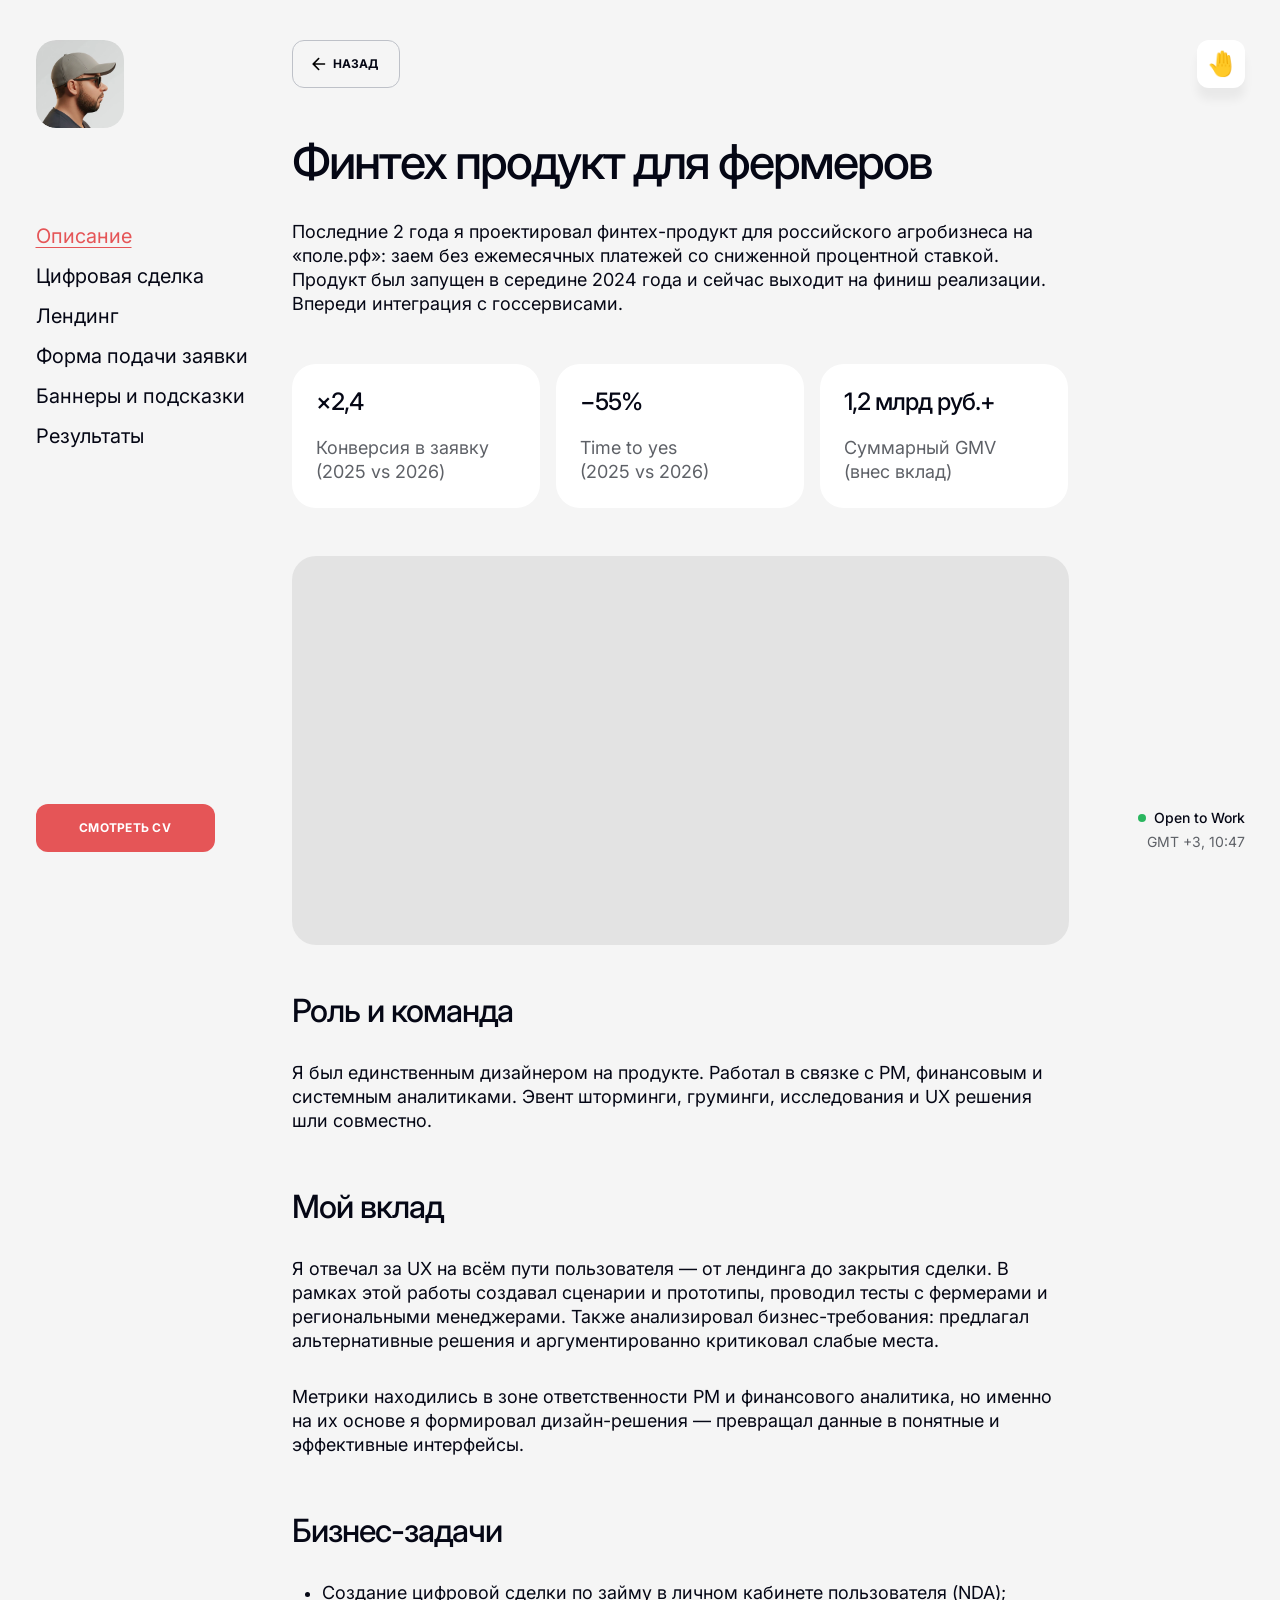
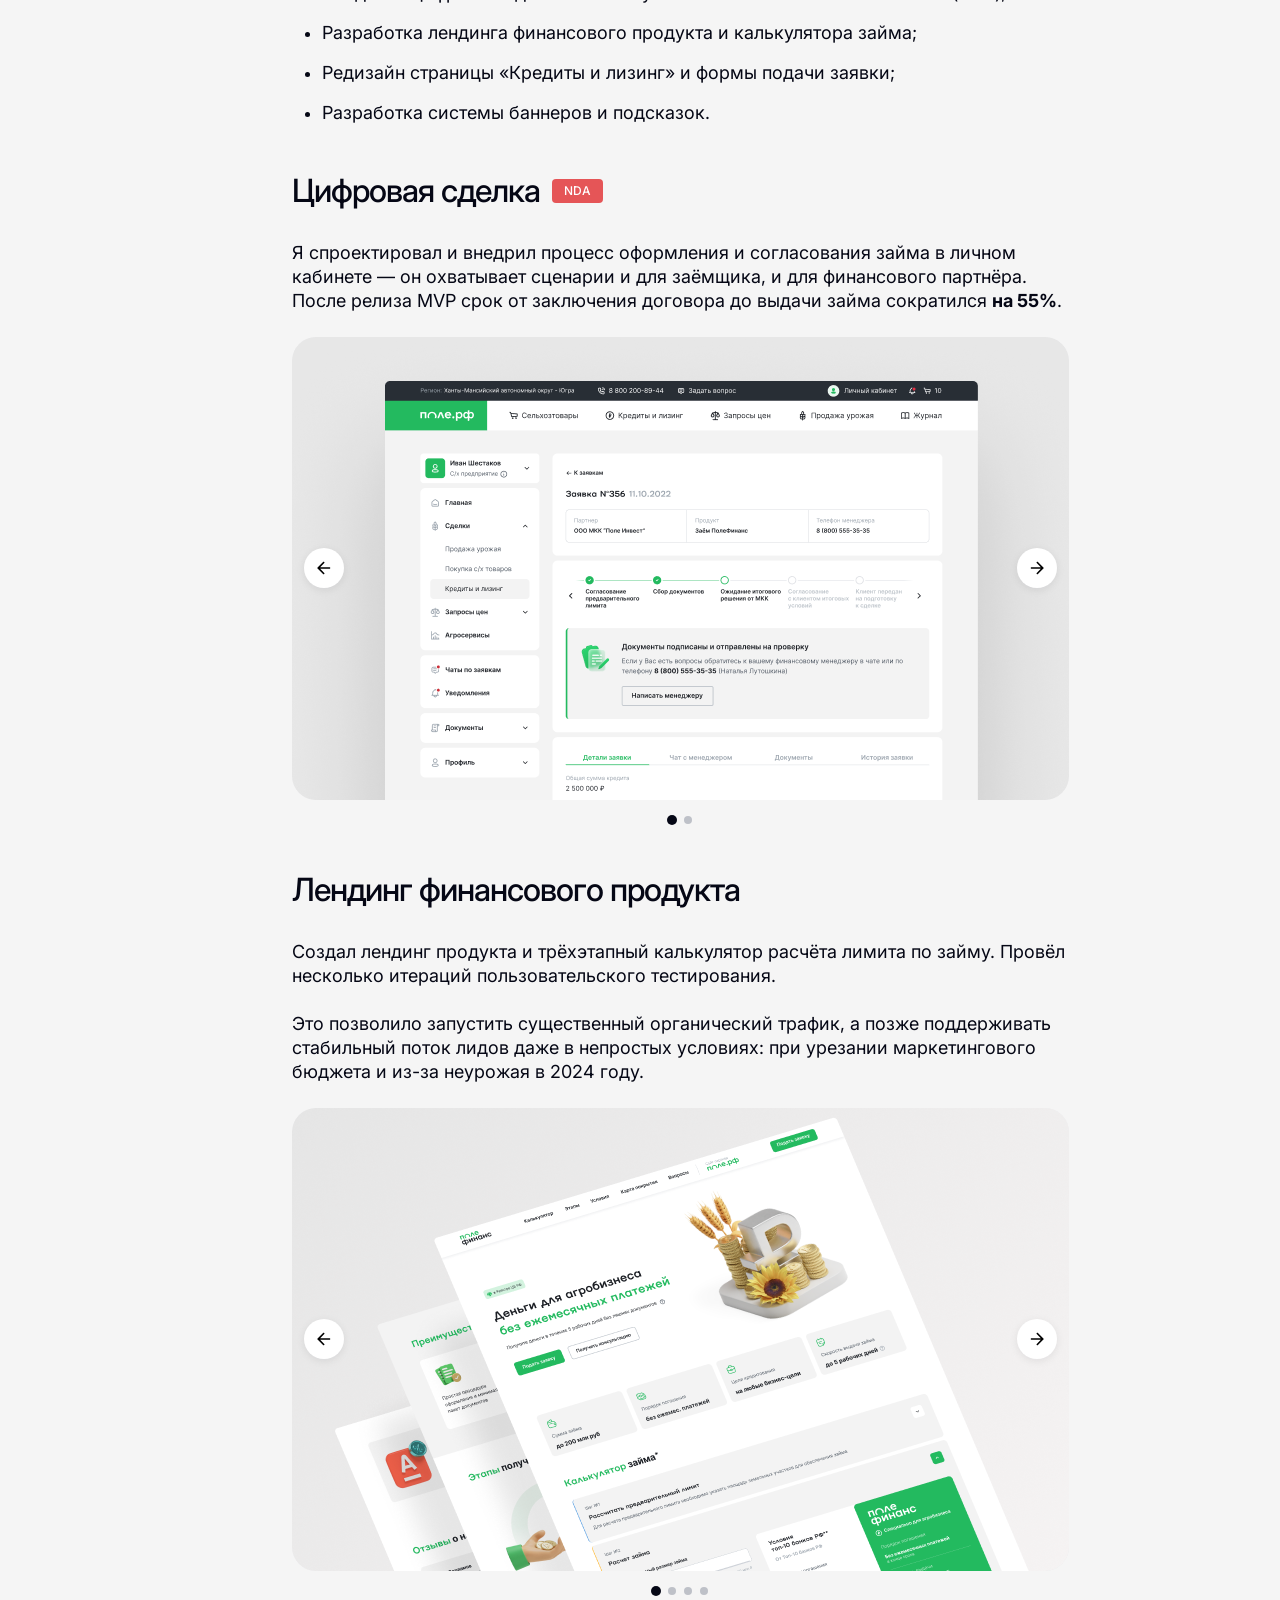
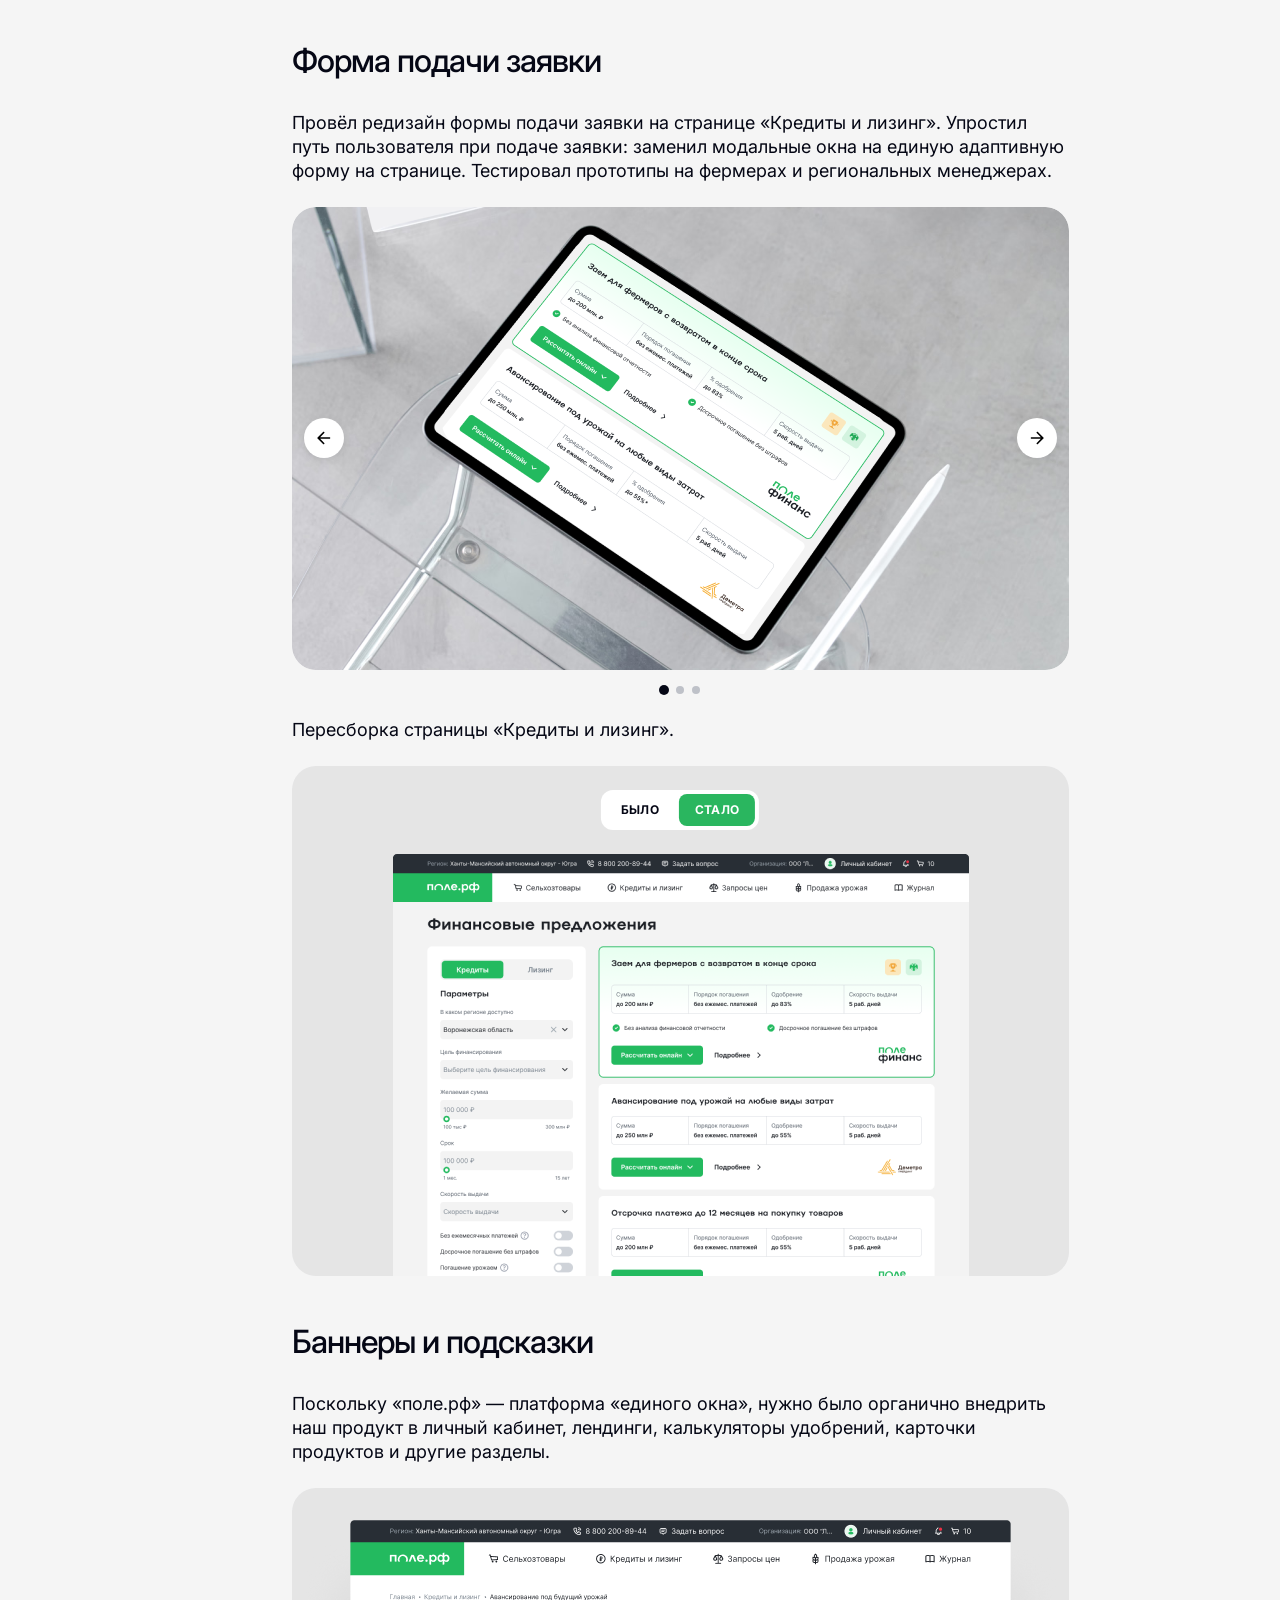
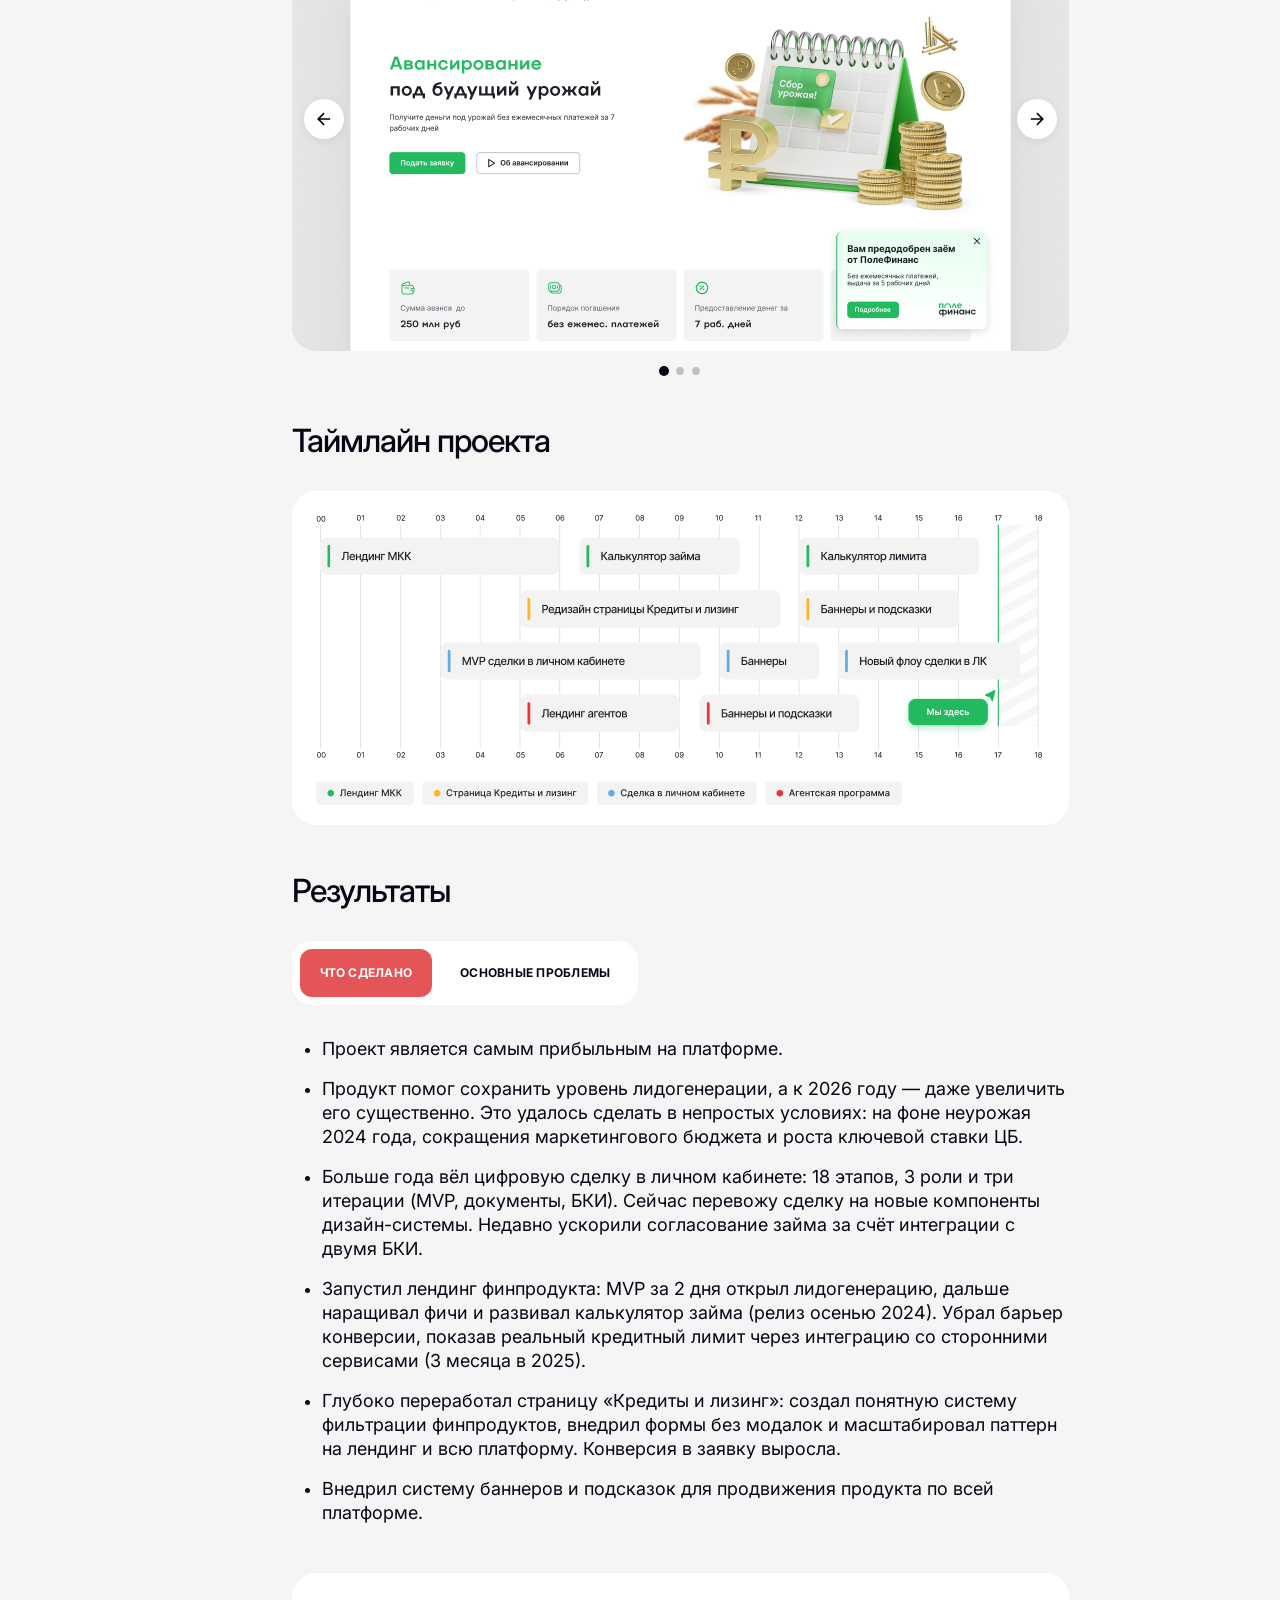
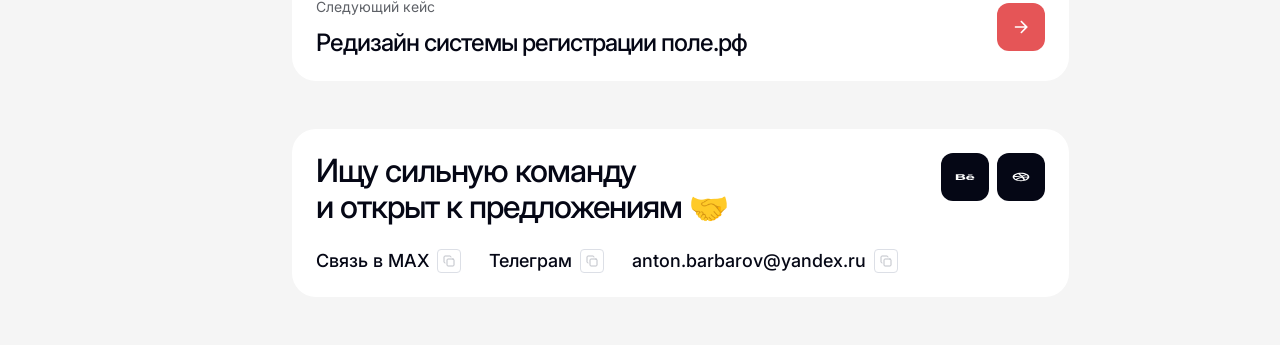
==== commit ea02db3d: "Remove Voronezh location line from contact card Co-authored-by: Cursor <cursoragent@cursor.com>" ====
--- a/case-01.html
+++ b/case-01.html
@@ -945,9 +945,6 @@
                 <div class="contact-card__intro">
                   <p class="contact-card__headline">
                     Ищу сильную команду<br class="contact-card__br" /> и открыт к предложениям 🤝
-                  </p>
-                  <p class="contact-card__text">
-                    Я живу в Воронеже и рассматриваю удаленный формат работы.
                   </p>
                 </div>
                 <div class="contact-card__footer">
--- a/src/styles/main.css
+++ b/src/styles/main.css
@@ -221,7 +221,7 @@
    h2: .section__title, .contact-card__headline
    h3: .case-card__title
    h4: .hero__name, .mini-case__title, .stack-card__title, .contact-card__name, .contact-channel__value
-   body: .case-card__meta dd, .contact-card__text
+   body: .case-card__meta dd
    mini: .case-card__meta dt, .mini-case__year, .contact-card__role, .clock, .availability
    badge: .badge
    item: .side-nav__link
@@ -1937,16 +1937,6 @@
   color: var(--text);
 }
 
-.contact-card__text {
-  margin: 0;
-  max-width: 52ch;
-  font-size: var(--font-body-size);
-  font-weight: var(--font-body-weight);
-  line-height: var(--font-body-line);
-  letter-spacing: var(--font-body-tracking);
-  color: var(--text-secondary);
-}
-
 .contact-card__br {
   display: none;
 }
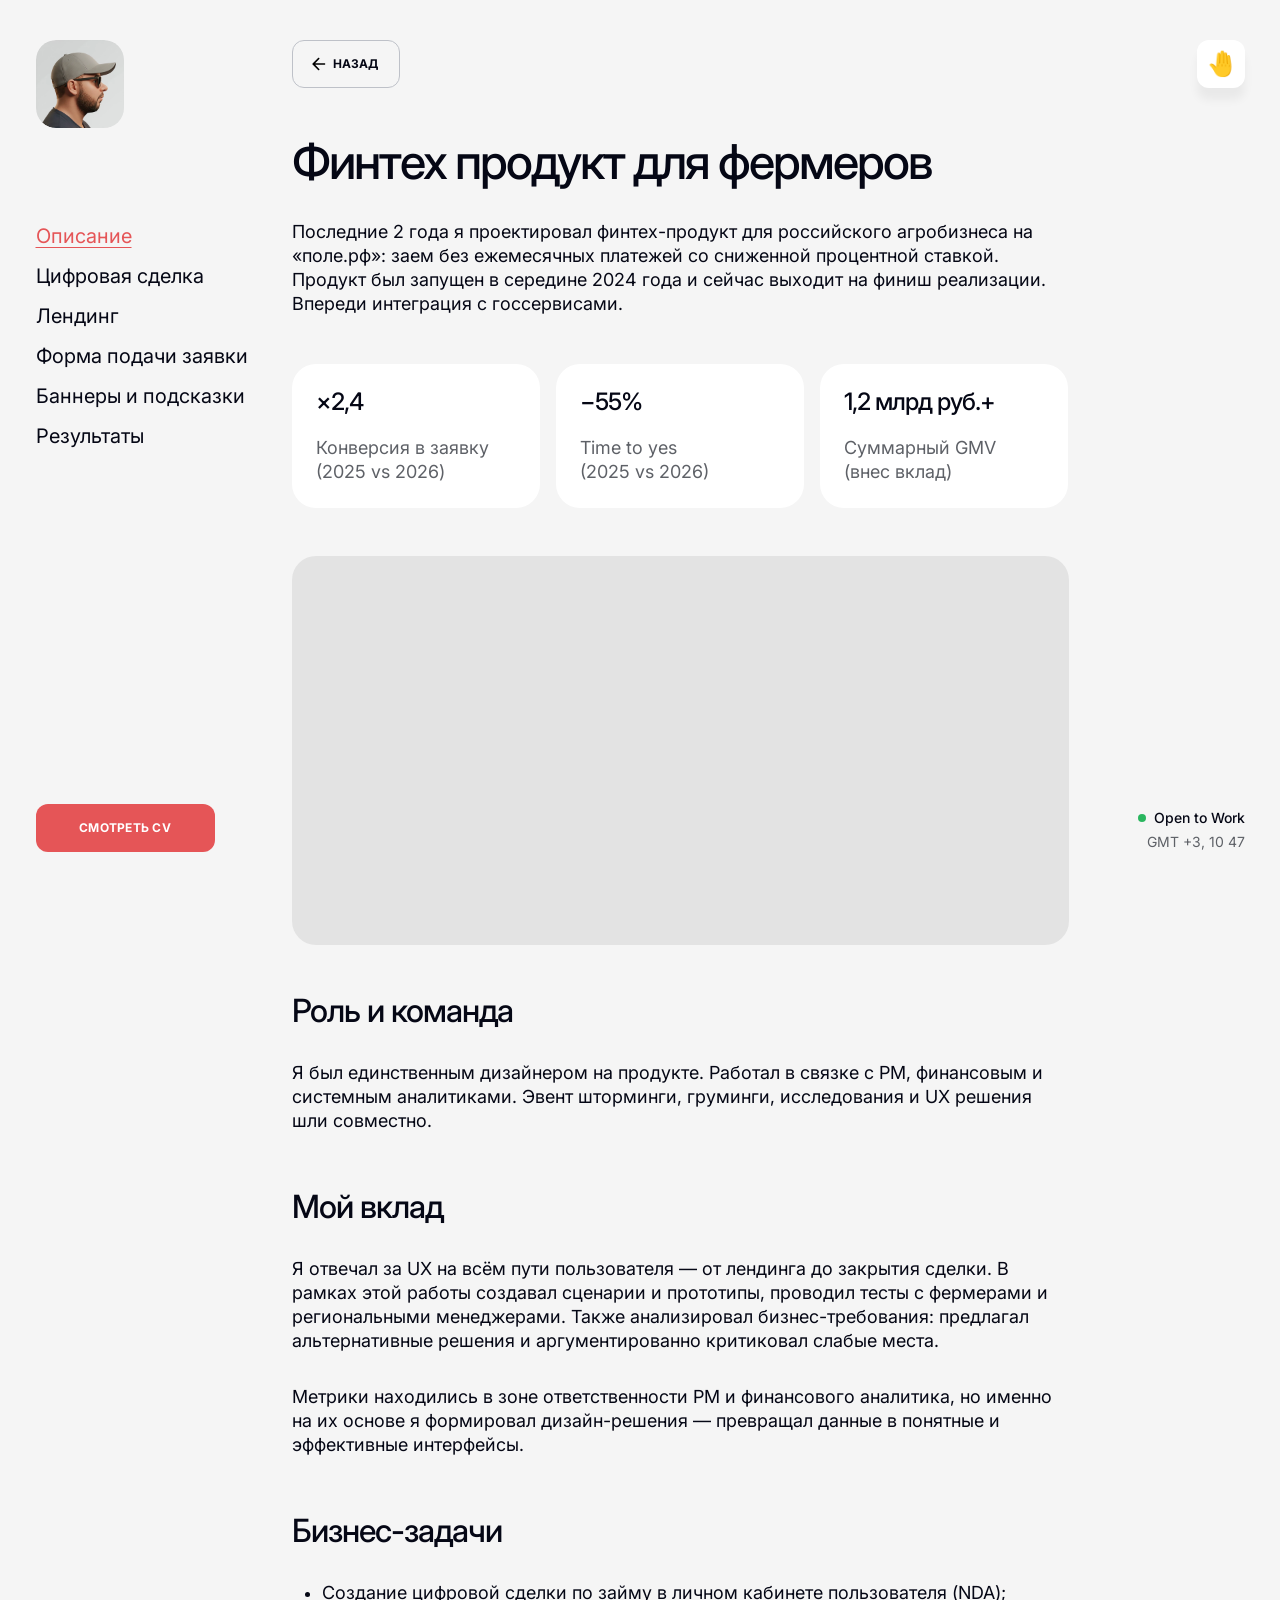
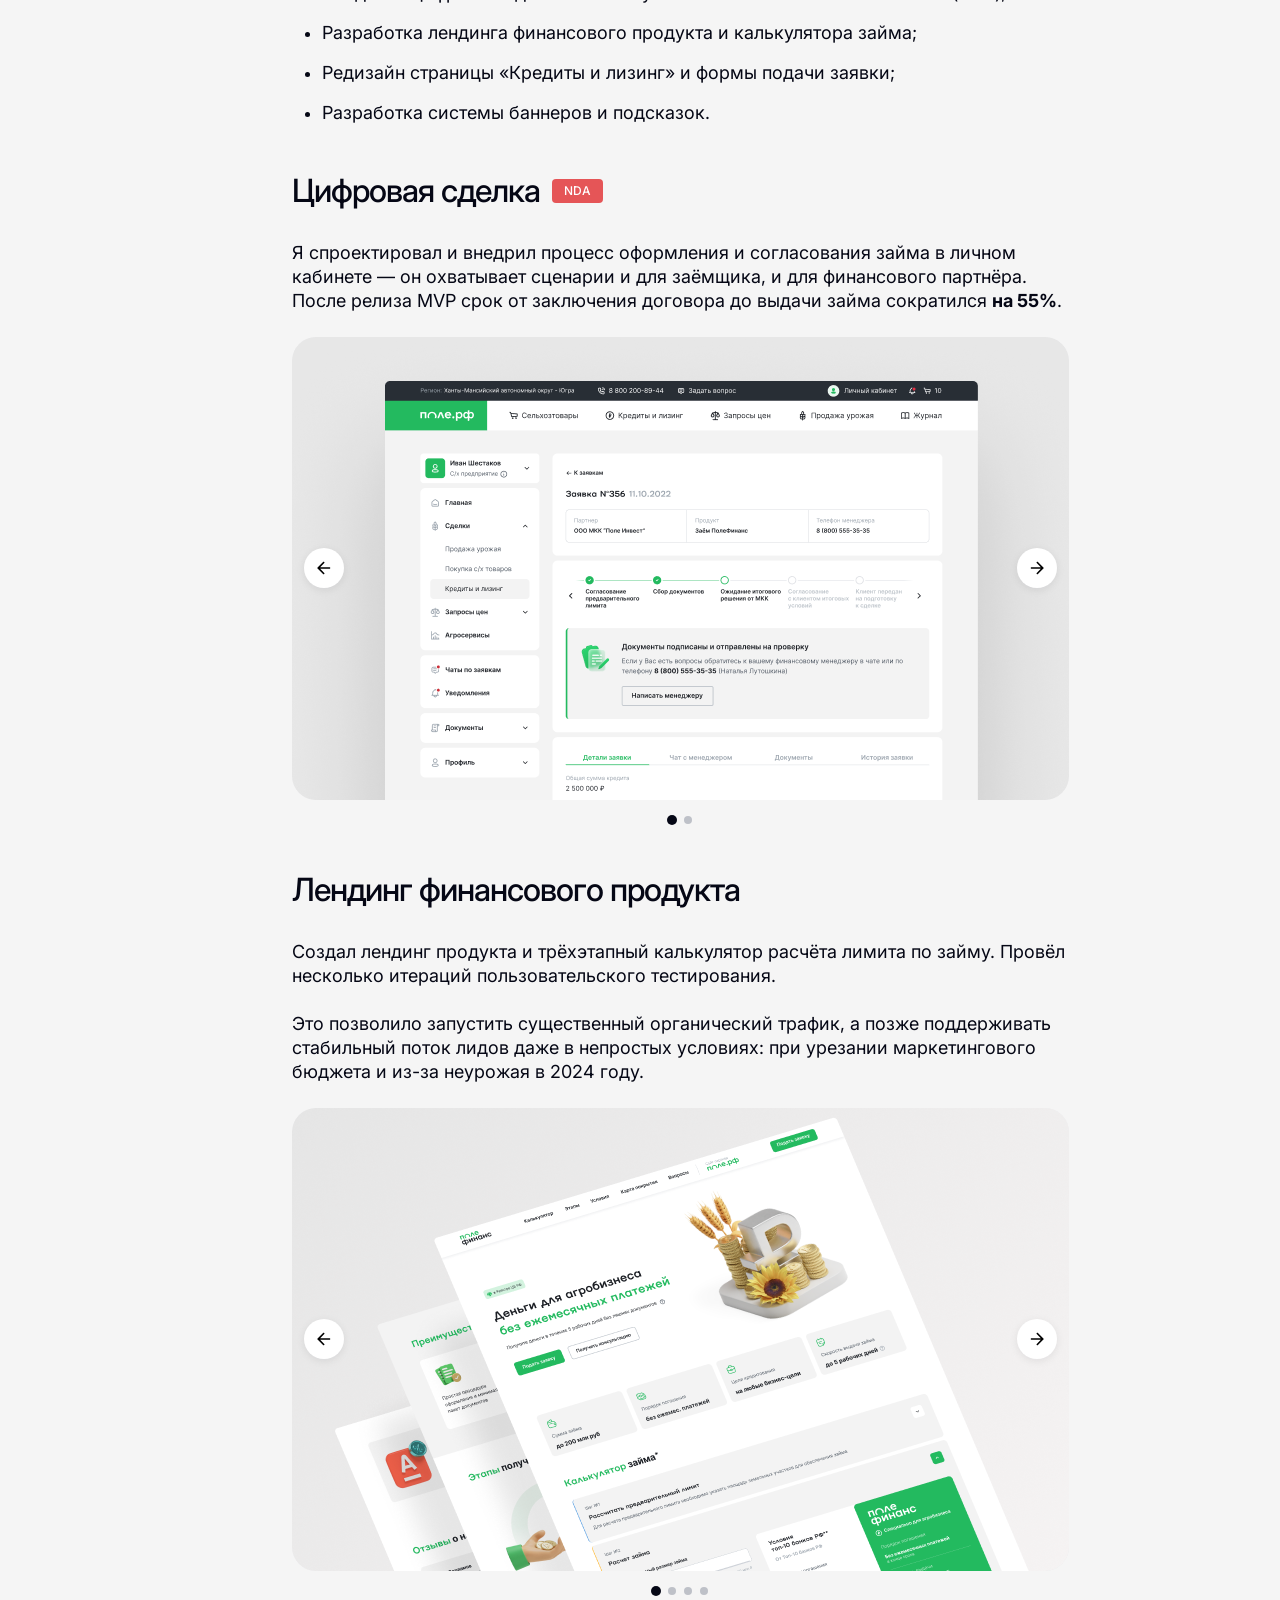
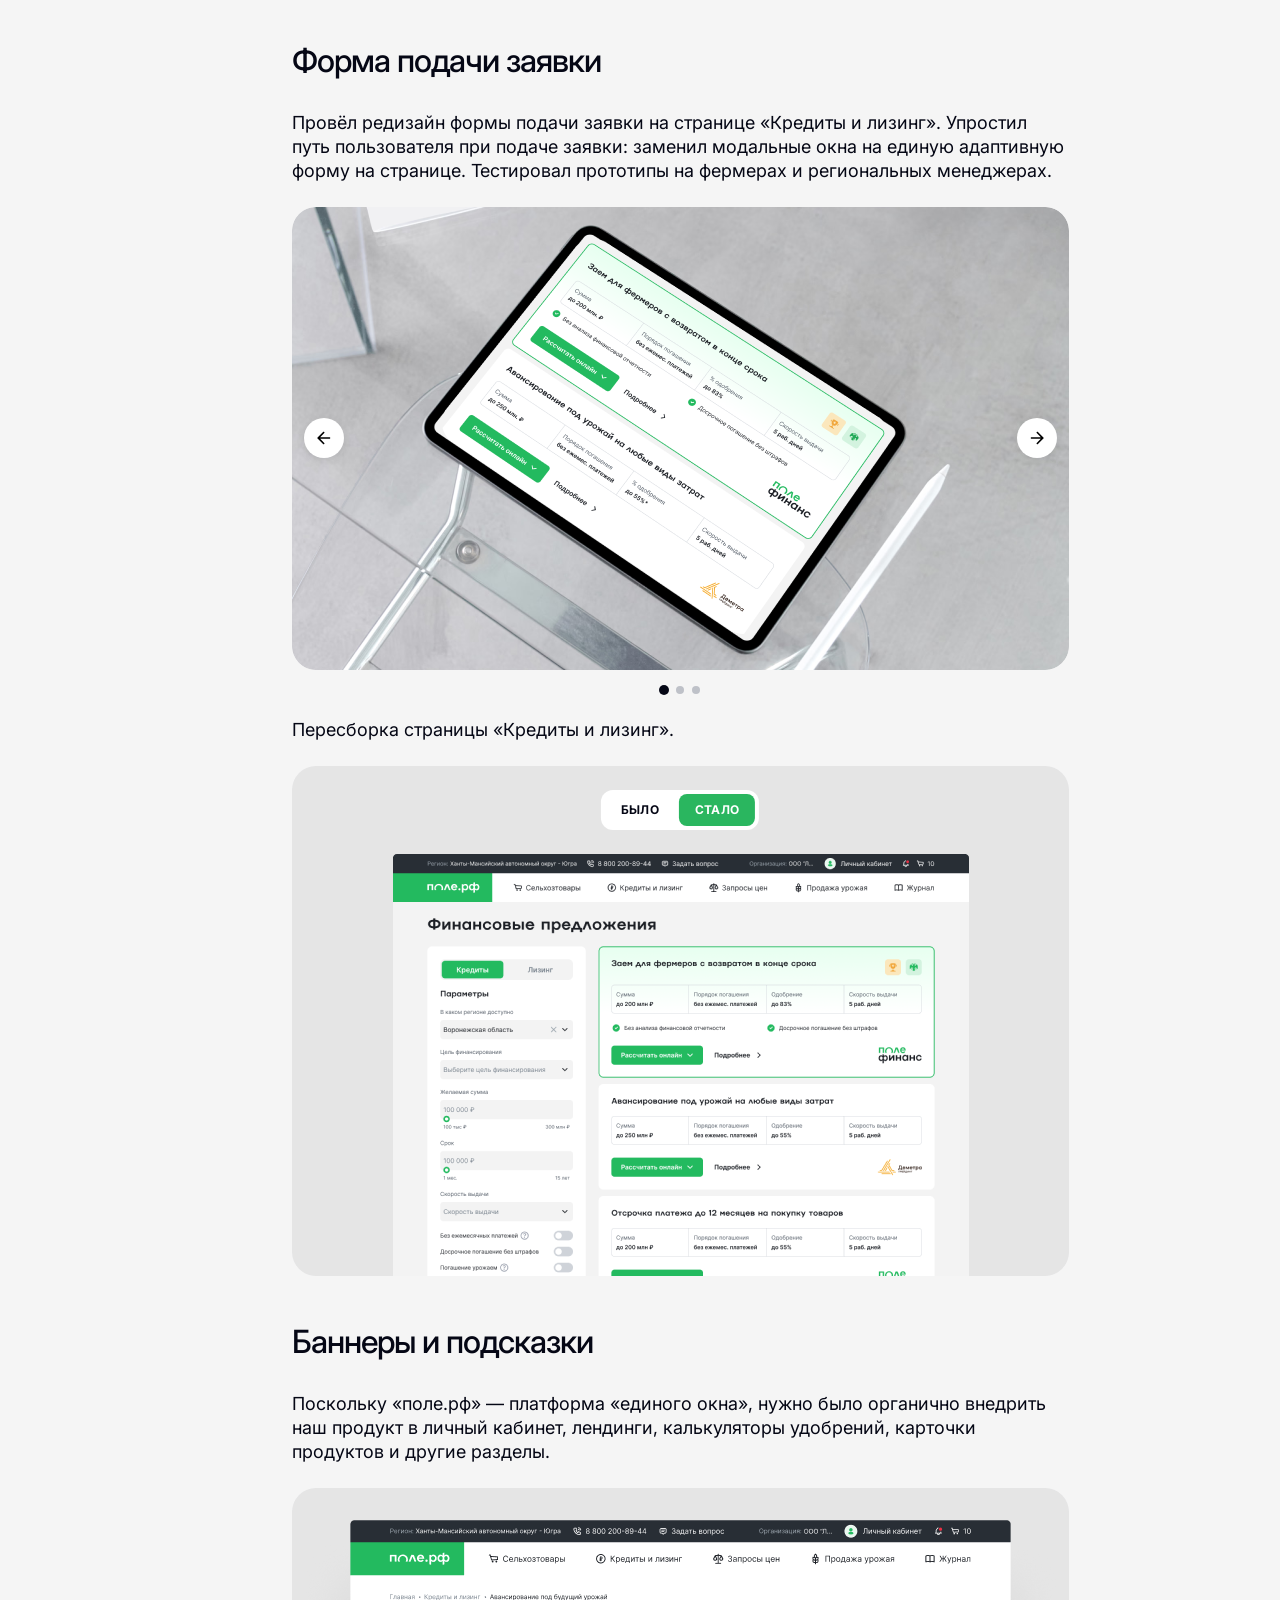
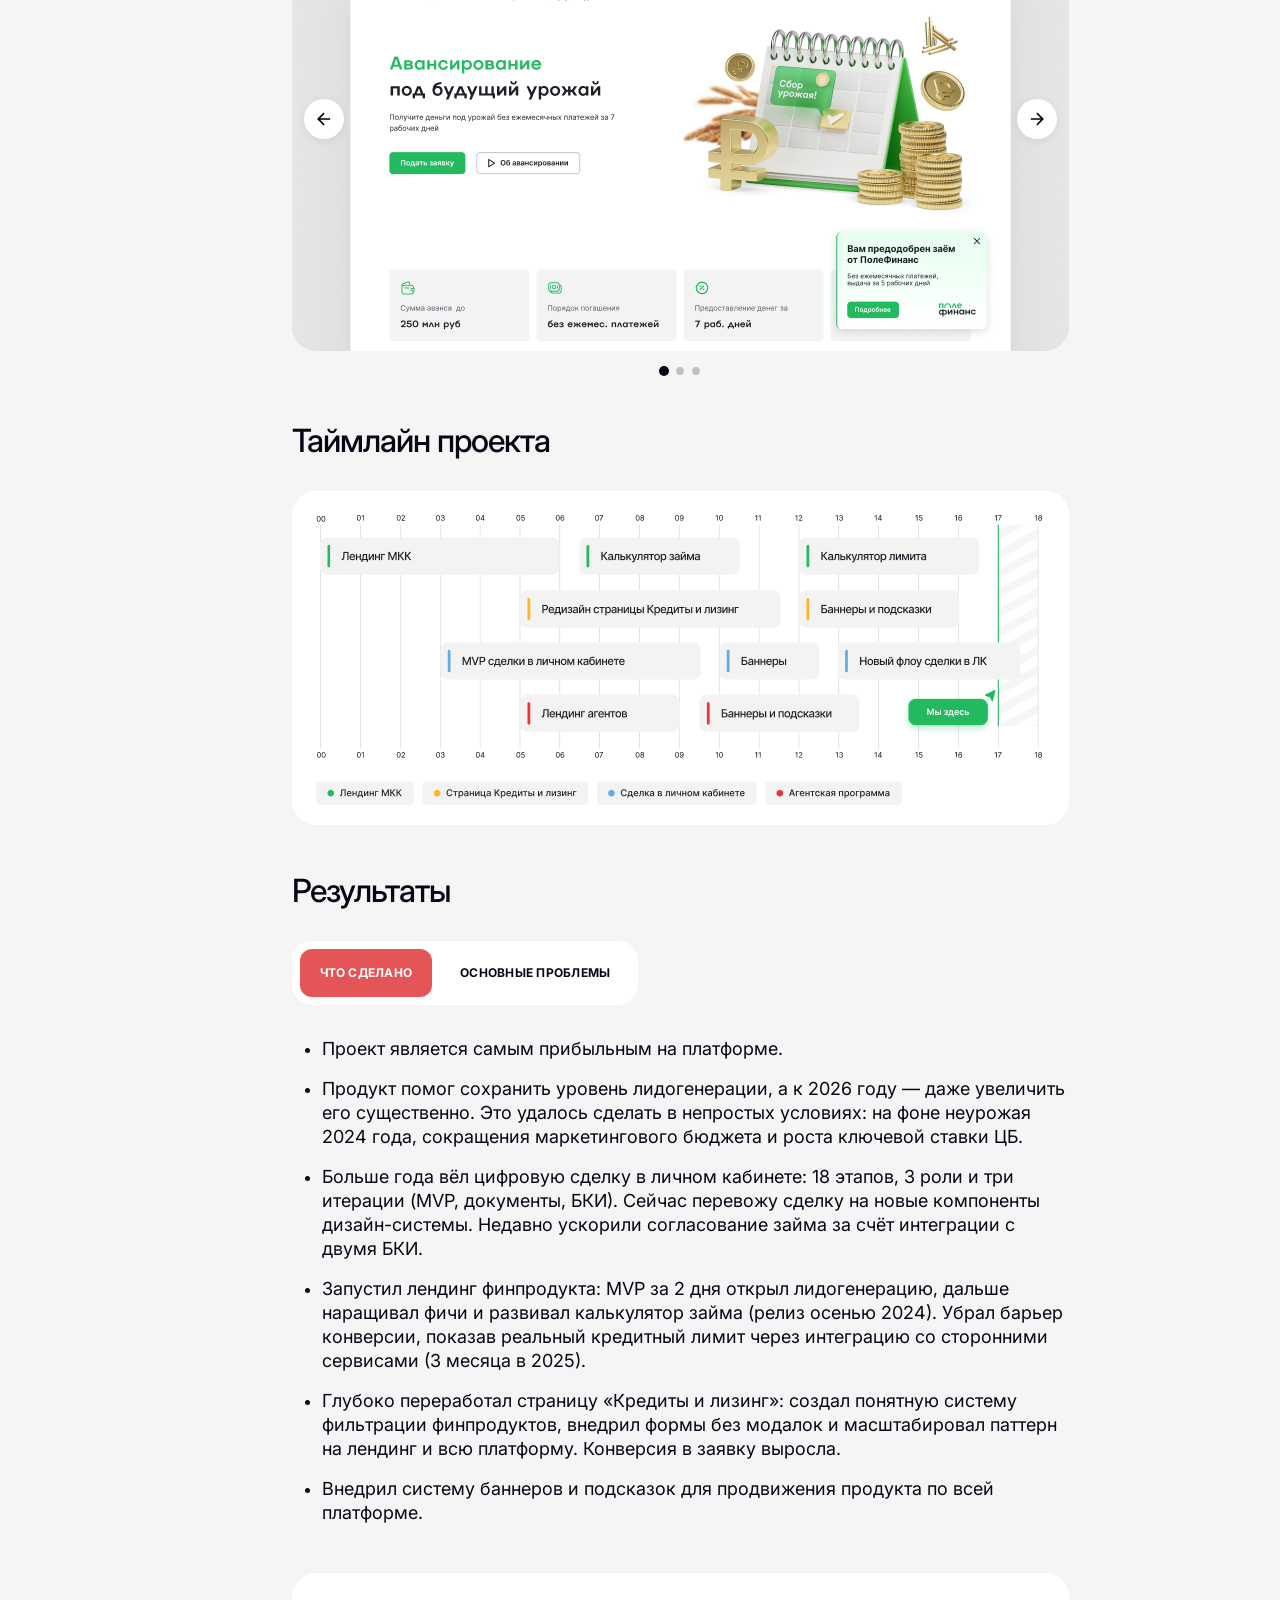
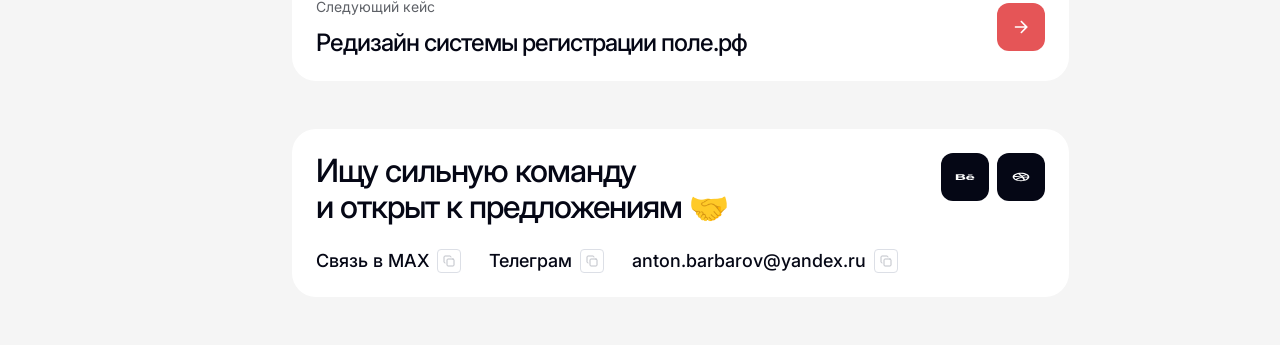
==== commit 2af5cae0: "Version resume links to refresh cached PDF" ====
--- a/case-01.html
+++ b/case-01.html
@@ -43,7 +43,7 @@
             <a class="side-nav__link js-nav-link" href="#case-results-block">Результаты</a>
           </nav>
         </div>
-        <a class="btn btn--primary" href="./src/assets/docs/Barbarov-Anton-CV.pdf" target="_blank" rel="noopener noreferrer">
+        <a class="btn btn--primary" href="./src/assets/docs/Barbarov-Anton-CV.pdf?v=20261011" target="_blank" rel="noopener noreferrer">
           Смотреть CV
         </a>
       </aside>
@@ -1253,7 +1253,7 @@
           </nav>
         </div>
         <div class="mobile-menu__footer">
-          <a class="btn btn--primary mobile-menu__cv" href="./src/assets/docs/Barbarov-Anton-CV.pdf" target="_blank" rel="noopener noreferrer">
+          <a class="btn btn--primary mobile-menu__cv" href="./src/assets/docs/Barbarov-Anton-CV.pdf?v=20261011" target="_blank" rel="noopener noreferrer">
             Смотреть CV
           </a>
           <p class="clock mobile-menu__clock mobile-menu__clock--bottom" id="clock-menu-bottom">
